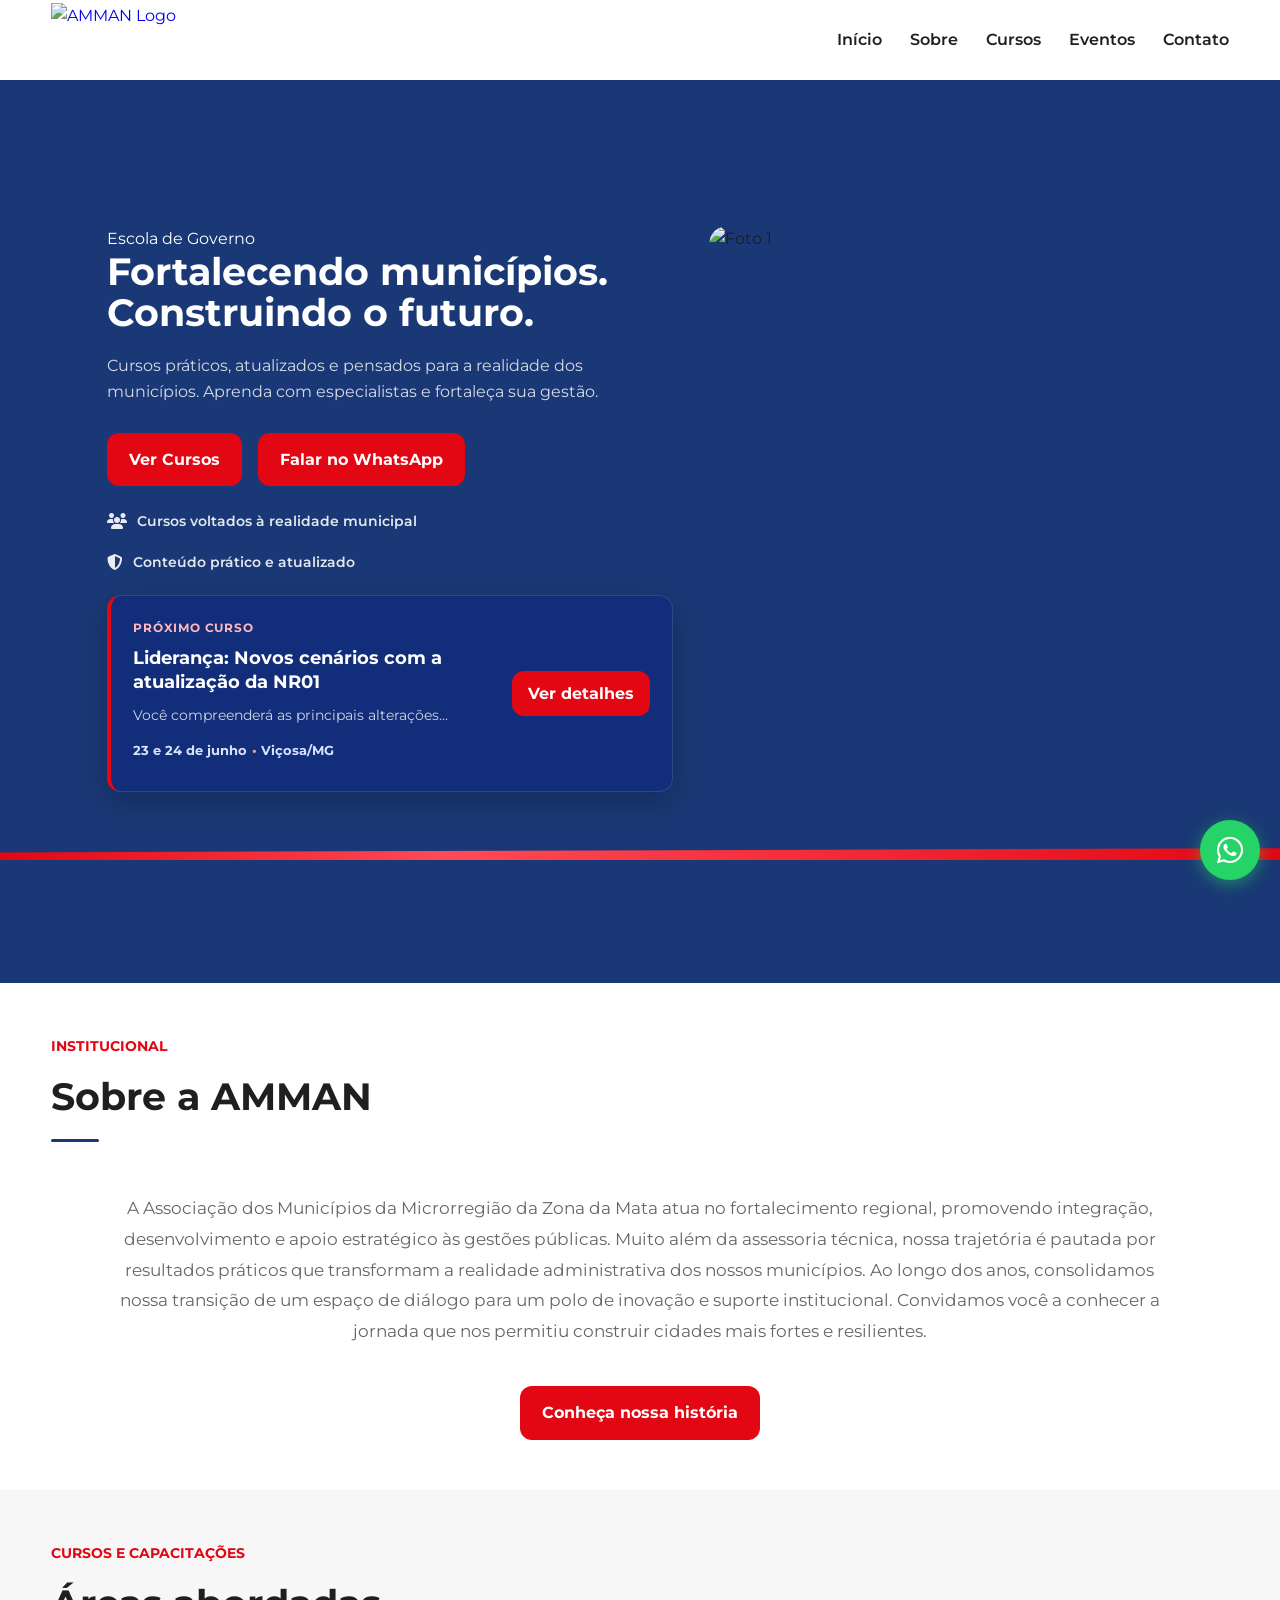
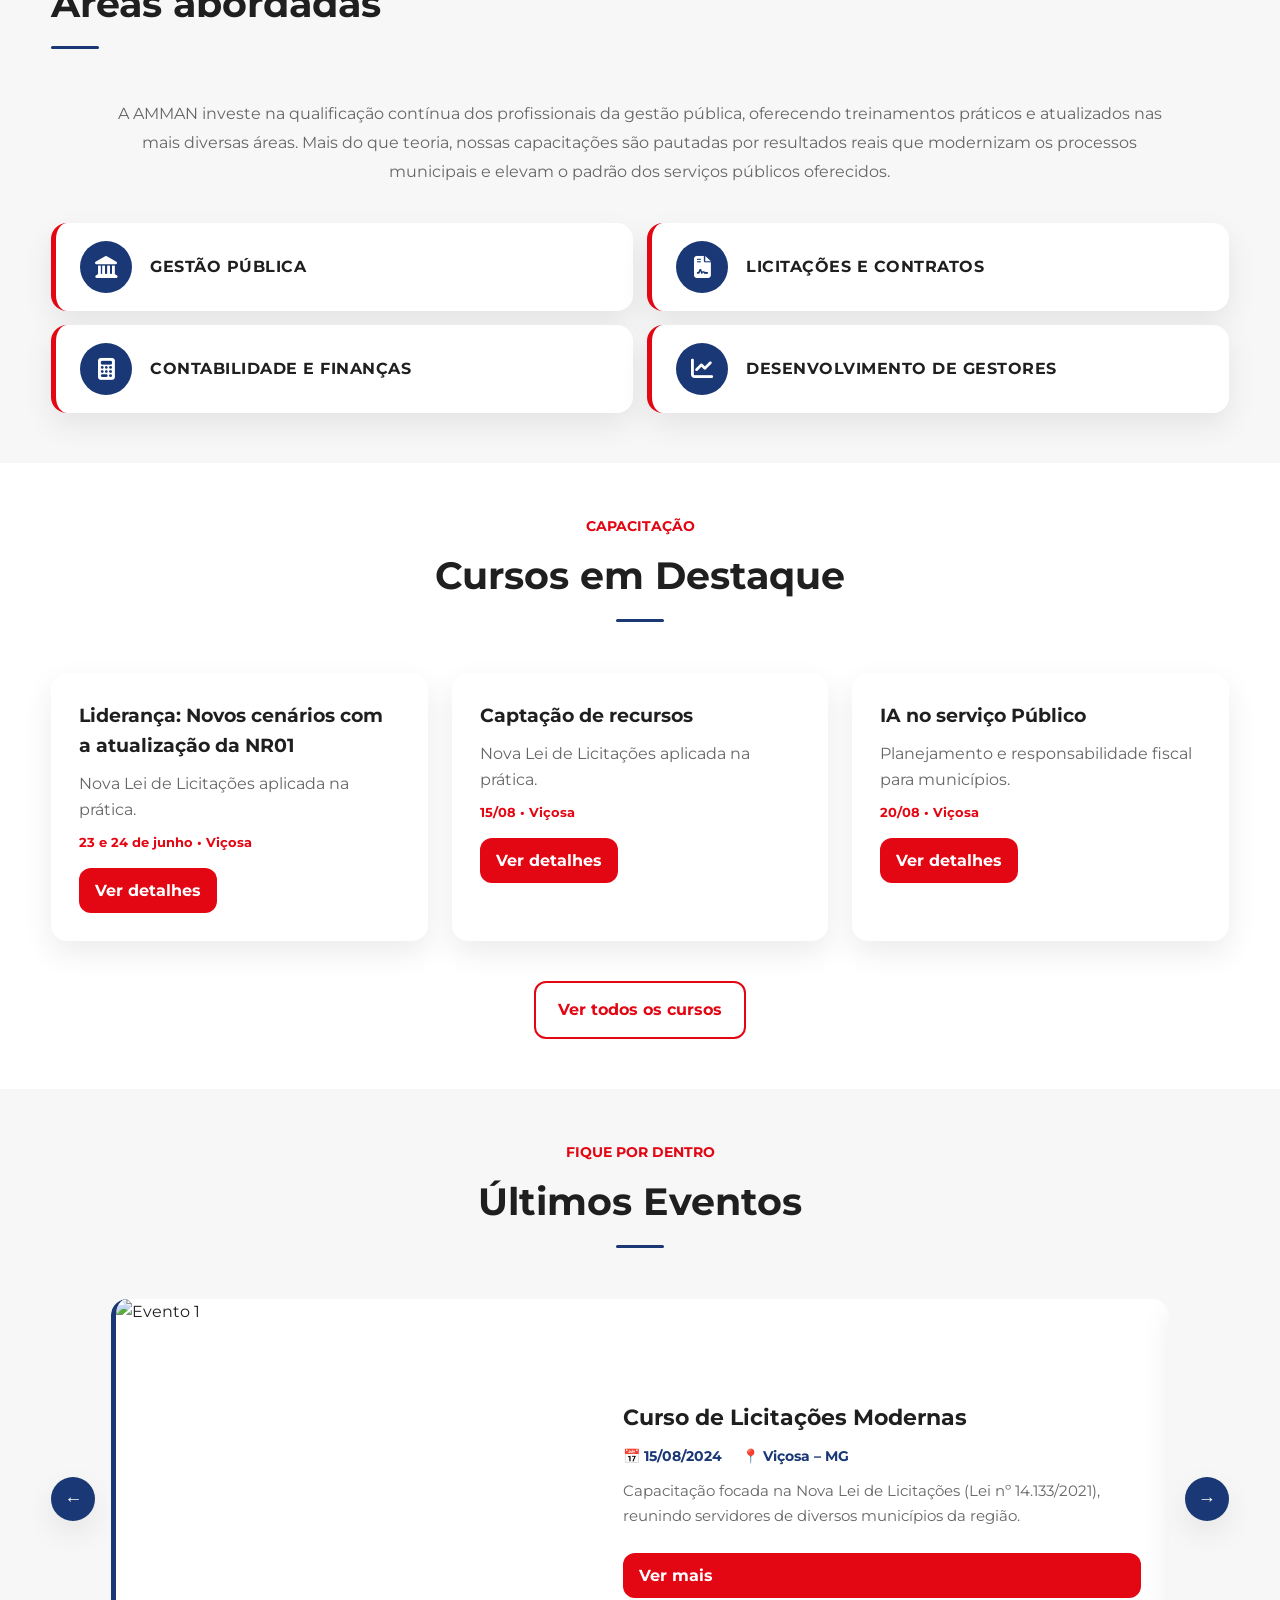
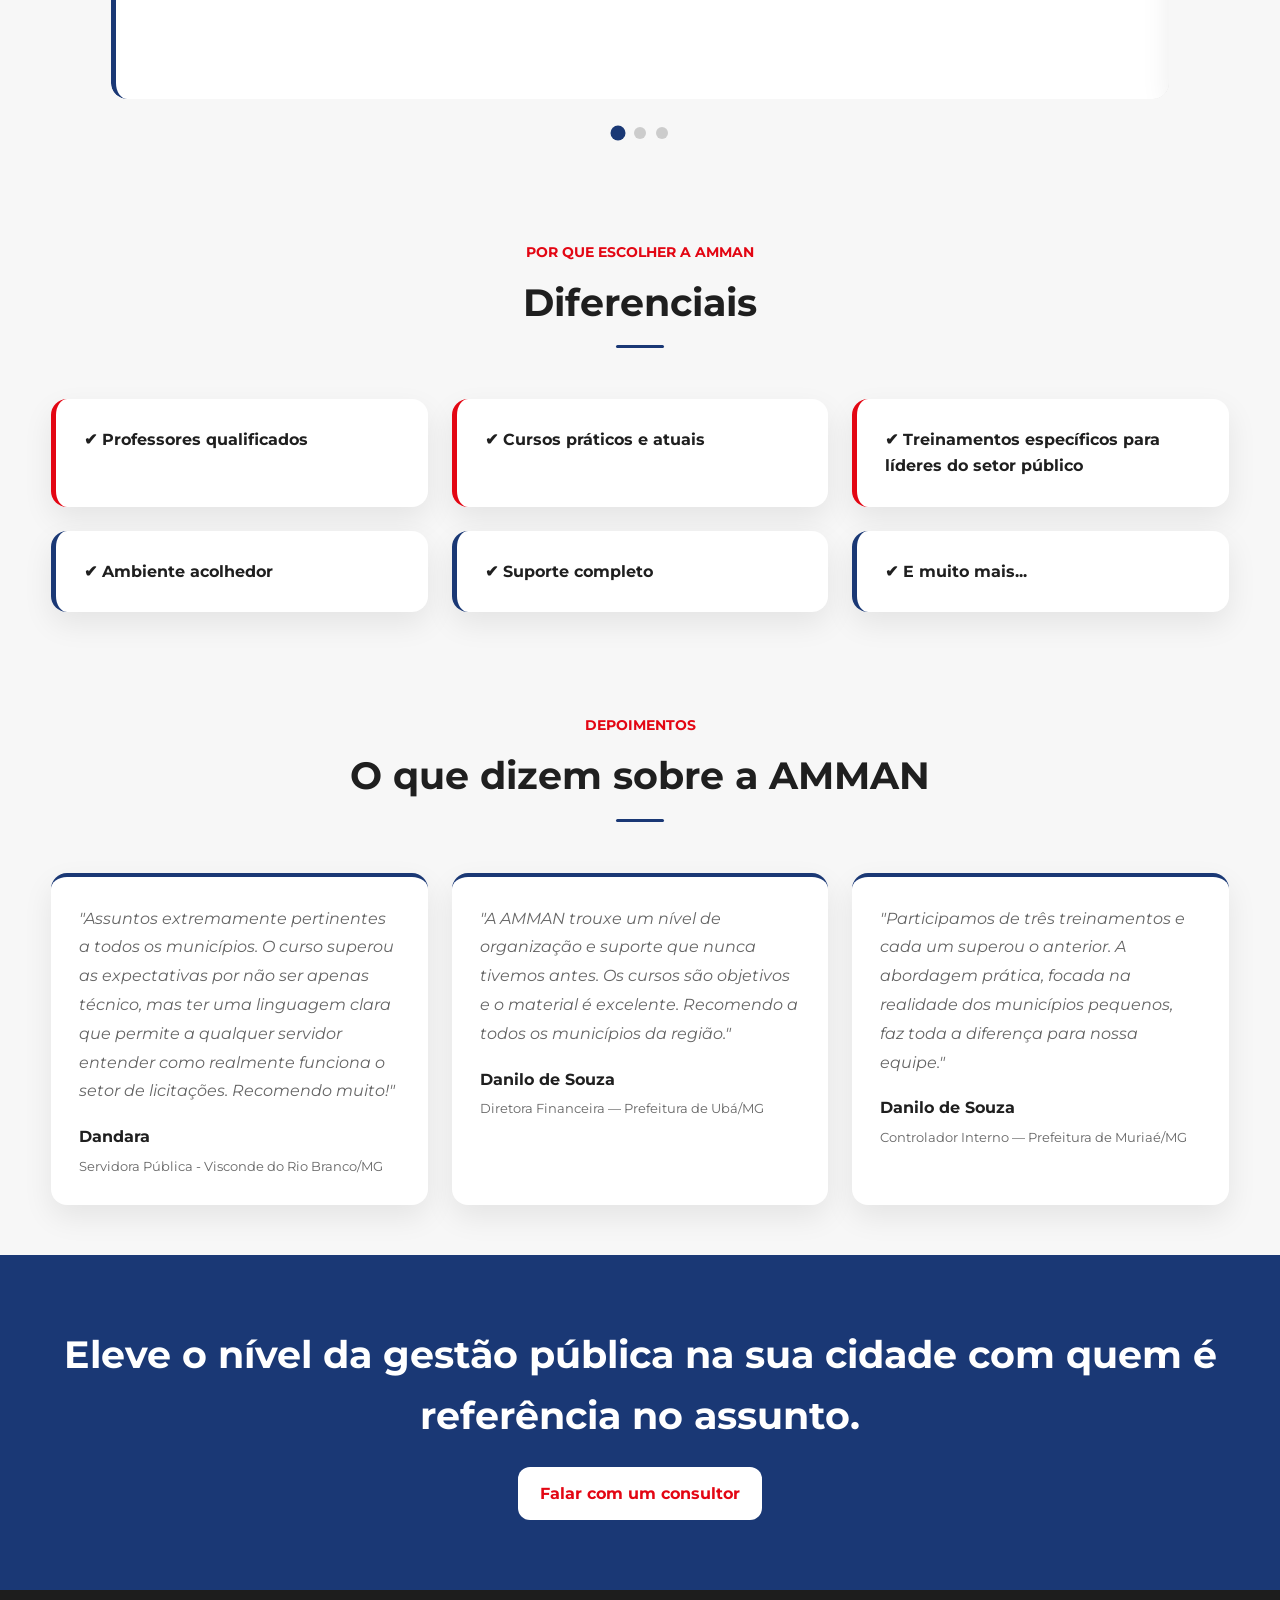
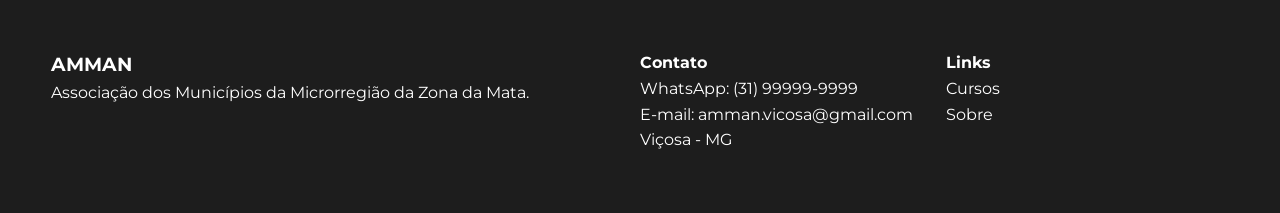
==== index.html @ 2d3f0f54 "Add files via upload" ====
<!DOCTYPE html>
<html lang="pt-BR">
<head>
  <meta charset="UTF-8" />
  <meta name="viewport" content="width=device-width, initial-scale=1.0" />

  <title>AMMAN | Escola de Governo</title>
  <meta name="description" content="Capacitação de qualidade para gestores públicos da Zona da Mata Mineira. Cursos práticos, atualizados e presenciais com foco na realidade dos municípios." />
  <meta name="keywords" content="AMMAN, cursos para prefeitura, capacitação pública, gestão municipal, licitações, escola de governo, zona da mata mineira" />
  <meta name="author" content="AMMAN" />
  <meta name="robots" content="index, follow" />

  <!-- Open Graph -->
  <meta property="og:title" content="AMMAN | Escola de Governo" />
  <meta property="og:description" content="Cursos e capacitações para gestores públicos." />
  <meta property="og:type" content="website" />
  <meta property="og:image" content="logo.png" />

  <!-- Favicon claro -->
    <link
      rel="icon"
      href="./assets/fav.svg"
      media="(prefers-color-scheme: light)"
    />

    <!-- Favicon para tema escuro -->
    <link
      rel="icon"
      href="./assets/fav-bco.svg"
      media="(prefers-color-scheme: dark)"
    />

  <!-- Fonts -->
  <link rel="preconnect" href="https://fonts.googleapis.com">
  <link href="https://fonts.googleapis.com/css2?family=Montserrat:wght@400;500;600;700;800&display=swap" rel="stylesheet">
  
  <!-- Icons -->
  <link rel="stylesheet" href="https://cdnjs.cloudflare.com/ajax/libs/font-awesome/6.5.0/css/all.min.css" />

  <link rel="stylesheet" href="style.css" />
</head>
<body>

<!-- HEADER -->
<header class="header">
  <div class="container nav">
    <a href="#inicio" class="brand">
      <img src="./assets/logo.svg" alt="AMMAN Logo">
    </a>

    <nav class="menu" id="menu">
      <a href="#inicio">Início</a>
      <a href="#sobre">Sobre</a>
      <a href="#cursos">Cursos</a>
	  <a href="#eventos">Eventos</a>
      <a href="#contato">Contato</a>
    </nav>

    <button class="hamburger" id="hamburger" aria-label="Abrir menu">
      ☰
    </button>
  </div>
</header>

<!-- HERO -->
<section class="hero hero-model" id="inicio">
  <div class="container">
    <div class="hero-panel">

      <div class="hero-content">
        <span class="tag">Escola de Governo</span>
        <h1>
          <span>Fortalecendo municípios.<br></span>
          <span>Construindo o futuro.</span>
        </h1>

        <p>
          Cursos práticos, atualizados e pensados para a realidade dos municípios.
          Aprenda com especialistas e fortaleça sua gestão.
        </p>

        <div class="hero-buttons">
          <a href="#cursos" class="btn btn-primary">Ver Cursos</a>
          <a href="https://wa.me/5531999999999" target="_blank" rel="noopener noreferrer" class="btn btn-primary">Falar no WhatsApp</a>
        </div>

        <div class="hero-highlights">
          <div class="hero-highlight">
            <i class="fas fa-users"></i>
            <span>Cursos voltados à realidade municipal</span>
          </div>
          <div class="hero-highlight">
            <i class="fas fa-shield-alt"></i>
            <span>Conteúdo prático e atualizado</span>
          </div>
        </div>
		
		<div class="hero-course-card floating">
  <div class="hero-course-card-body">
    <span class="hero-course-label">Próximo Curso</span>
    <h3>Liderança: Novos cenários com a atualização da NR01</h3>
    <p>Você compreenderá as principais alterações...</p>
    <div class="hero-course-meta">
      <span>23 e 24 de junho</span>
      <span>Viçosa/MG</span>
    </div>
  </div>
  <a href="#eventos" class="btn btn-primary btn-small">Ver detalhes</a>
</div>
		
      </div>

      <div class="hero-media">
        <div class="hero-photo-carousel">
  <img src="./assets/evento1.png" class="hero-photo-slide active" alt="Foto 1">
  <img src="./assets/evento2.png" class="hero-photo-slide" alt="Foto 2">
  <img src="./assets/evento3.png" class="hero-photo-slide" alt="Foto 3">
</div>
      </div>

    </div>
  </div>
  <div class="hero-redline"></div>   <!-- ← linha vermelha -->
</section>

<!-- SOBRE -->
<section class="section" id="sobre">
  <div class="container">
    <div class="section-title">
      <span>Institucional</span>
      <h2>Sobre a AMMAN</h2>
    </div>

<div class="reveal">
  <p style="max-width:90%; color:var(--gray); font-size:17px; line-height:1.8; margin:0 auto; text-align:center;">
    A Associação dos Municípios da Microrregião da Zona da Mata atua no fortalecimento regional,
    promovendo integração, desenvolvimento e apoio estratégico às gestões públicas. Muito além da
    assessoria técnica, nossa trajetória é pautada por resultados práticos que transformam a
    realidade administrativa dos nossos municípios. Ao longo dos anos, consolidamos nossa transição
    de um espaço de diálogo para um polo de inovação e suporte institucional. Convidamos você a
    conhecer a jornada que nos permitiu construir cidades mais fortes e resilientes.
  </p>
</div>

<div class="center-button">
  <a href="sobre.html" class="btn btn-primary">Conheça nossa história</a>
</div>
  </div>
</section>

<!-- ÁREAS DE ATUAÇÃO -->
<section class="section bg-light" id="areas">
  <div class="container">
    <div class="section-title">
      <span>Cursos e Capacitações</span>
      <h2>Áreas abordadas</h2>
    </div>

    <p style="color:var(--gray); max-width:90%; margin:0 auto 36px; line-height:1.8; text-align:center;">
      A AMMAN investe na qualificação contínua dos profissionais da gestão pública, oferecendo treinamentos
	  práticos e atualizados nas mais diversas áreas. Mais do que teoria, nossas capacitações são pautadas por
	  resultados reais que modernizam os processos municipais e elevam o padrão dos serviços públicos oferecidos.
    </p>

    <div class="areas-list">

      <div class="area-item reveal">
        <div class="area-icon">
          <i class="fas fa-landmark"></i>
        </div>
        <span>Gestão Pública</span>
      </div>

      <div class="area-item reveal">
        <div class="area-icon">
          <i class="fas fa-file-contract"></i>
        </div>
        <span>Licitações e Contratos</span>
      </div>

      <div class="area-item reveal">
        <div class="area-icon">
          <i class="fas fa-calculator"></i>
        </div>
        <span>Contabilidade e Finanças</span>
      </div>

      <div class="area-item reveal">
        <div class="area-icon">
          <i class="fas fa-chart-line"></i>
        </div>
        <span>Desenvolvimento de gestores</span>
      </div>

    </div>
  </div>
</section>


<!-- CURSOS -->
<section class="section" id="cursos">
  <div class="container">
    <div class="section-title center">
      <span>Capacitação</span>
      <h2>Cursos em Destaque</h2>
    </div>

    <div class="cards-grid courses-grid">

	  <article class="course-card reveal">
        <h3>Liderança: Novos cenários com a atualização da NR01</h3>
        <p>Nova Lei de Licitações aplicada na prática.</p>
        <small>23 e 24 de junho • Viçosa</small>
        <a href="#curso-interno" class="btn btn-small">Ver detalhes</a>
      </article>      
	  
	  <article class="course-card reveal">
        <h3>Captação de recursos</h3>
        <p>Nova Lei de Licitações aplicada na prática.</p>
        <small>15/08 • Viçosa</small>
        <a href="#curso-interno" class="btn btn-small">Ver detalhes</a>
      </article>

      <article class="course-card reveal">
        <h3>IA no serviço Público</h3>
        <p>Planejamento e responsabilidade fiscal para municípios.</p>
        <small>20/08 • Viçosa</small>
        <a href="#curso-interno" class="btn btn-small">Ver detalhes</a>
      </article>

    </div>
		
	<div class="center-button">
		<a href="cursos.html" class="btn btn-outline">
			Ver todos os cursos
		</a>
	</div>
  </div>
</section>

<!-- SEÇÃO ÚLTIMOS EVENTOS -->
<section class="section bg-light reveal" id="eventos">
  <div class="container">

    <div class="section-title center">
      <span>FIQUE POR DENTRO</span>
      <h2>Últimos Eventos</h2>
    </div>

    <div class="eventos-wrapper">

      <button class="carousel-btn carousel-prev" id="eventoPrev" aria-label="Evento anterior">&#8592;</button>

      <div class="carousel-viewport">
        <div class="carousel-track" id="eventoTrack">

          <div class="evento-card">
            <img src="./assets/evento1.png" alt="Evento 1" class="evento-img" loading="lazy">
            <div class="evento-info">
              <h3>Curso de Licitações Modernas</h3>
              <p class="evento-meta">
                <span>📅 15/08/2024</span>
                <span>📍 Viçosa – MG</span>
              </p>
              <p class="evento-desc">Capacitação focada na Nova Lei de Licitações (Lei nº 14.133/2021), reunindo servidores de diversos municípios da região.</p>
              <a href="#" class="btn btn-small">Ver mais</a>
            </div>
          </div>

          <div class="evento-card">
            <img src="./assets/evento1.png" alt="Evento 2" class="evento-img" loading="lazy">
            <div class="evento-info">
              <h3>Treinamento de Gestão Fiscal</h3>
              <p class="evento-meta">
                <span>📅 20/06/2024</span>
                <span>📍 Viçosa – MG</span>
              </p>
              <p class="evento-desc">Workshop prático sobre responsabilidade fiscal e planejamento orçamentário para gestores municipais.</p>
              <a href="#" class="btn btn-small">Ver mais</a>
            </div>
          </div>

          <div class="evento-card">
            <img src="./assets/evento1.png" alt="Evento 3" class="evento-img" loading="lazy">
            <div class="evento-info">
              <h3>RH no Setor Público</h3>
              <p class="evento-meta">
                <span>📅 28/04/2024</span>
                <span>📍 Viçosa – MG</span>
              </p>
              <p class="evento-desc">Formação voltada para gestores de pessoas na administração pública, abordando processos, produtividade e legislação.</p>
              <a href="#" class="btn btn-small">Ver mais</a>
            </div>
          </div>

        </div>
      </div>

      <button class="carousel-btn carousel-next" id="eventoNext" aria-label="Próximo evento">&#8594;</button>

    </div>

    <div class="carousel-dots" id="eventoDots">
      <button class="dot active" data-index="0"></button>
      <button class="dot" data-index="1"></button>
      <button class="dot" data-index="2"></button>
    </div>

  </div>
</section>

<!-- PÁGINA INTERNA DE CURSO
<section class="section bg-light" id="curso-interno">
  <div class="container">
    <div class="section-title">
      <span>Detalhes</span>
      <h2>Licitações Modernas</h2>
    </div>

    <div class="internal-course reveal">
      <p><strong>Para quem é:</strong> gestores, compradores, controladores e equipes administrativas.</p>
      <p><strong>O que vai aprender:</strong> planejamento, contratação, dispensa, fiscalização e boas práticas.</p>
      <p><strong>Data:</strong> 15 de Agosto</p>
      <p><strong>Local:</strong> Viçosa/MG</p>
      <p><strong>Instrutor:</strong> Especialista convidado</p>

      <div class="hero-buttons">
        <a href="#" class="btn btn-primary">Inscrever</a>
        <a href="https://wa.me/5531999999999" target="_blank" class="btn btn-outline">Tirar dúvidas</a>
      </div>
    </div>
  </div>
</section> -->

<!-- DIFERENCIAIS -->
<section class="section bg-light">
  <div class="container">
    <div class="section-title center">
      <span>Por que escolher a AMMAN</span>
      <h2>Diferenciais</h2>
    </div>

    <div class="cards-grid">
      <div class="feature-card reveal">✔ Professores qualificados</div>
      <div class="feature-card reveal">✔ Cursos práticos e atuais</div>
      <div class="feature-card reveal">✔ Treinamentos específicos para líderes do setor público</div>
      <div class="feature-card reveal">✔ Ambiente acolhedor</div>
      <div class="feature-card reveal">✔ Suporte completo</div>
	  <div class="feature-card reveal">✔ E muito mais...</div>
    </div>
  </div>
</section>

<!-- DEPOIMENTOS -->
<section class="section bg-light" id="depoimentos">
  <div class="container">
    <div class="section-title center">
      <span>Depoimentos</span>
      <h2>O que dizem sobre a AMMAN</h2>
    </div>

    <div class="cards-grid">

      <div class="depoimento-card reveal">
        <p style="color:var(--gray); font-style:italic; line-height:1.8; margin-bottom:18px;">
          "Assuntos extremamente pertinentes a todos os municípios. O curso superou as expectativas por não ser apenas técnico, mas ter uma linguagem clara que permite a qualquer servidor entender como realmente funciona o setor de licitações. Recomendo muito!"
        </p>
        <strong>Dandara</strong>
        <small>Servidora Pública - Visconde do Rio Branco/MG</small>
      </div>

      <div class="depoimento-card reveal">
        <p style="color:var(--gray); font-style:italic; line-height:1.8; margin-bottom:18px;">
          "A AMMAN trouxe um nível de organização e suporte que nunca tivemos antes. Os cursos são objetivos e o material é excelente. Recomendo a todos os municípios da região."
        </p>
        <strong>Danilo de Souza</strong>
        <small>Diretora Financeira — Prefeitura de Ubá/MG</small>
      </div>

      <div class="depoimento-card reveal">
        <p style="color:var(--gray); font-style:italic; line-height:1.8; margin-bottom:18px;">
          "Participamos de três treinamentos e cada um superou o anterior. A abordagem prática, focada na realidade dos municípios pequenos, faz toda a diferença para nossa equipe."
        </p>
        <strong>Danilo de Souza</strong>
        <small>Controlador Interno — Prefeitura de Muriaé/MG</small>
      </div>

    </div>
  </div>
</section>


<!-- CTA -->
<section class="cta">
  <div class="container">
    <h2>Eleve o nível da gestão pública na sua cidade com quem é referência no assunto.</h2>
    <a href="https://wa.me/5531999999999" target="_blank" class="btn btn-light">Falar com um consultor</a>
  </div>
</section>

<!-- CONTATO -->
<footer class="footer" id="contato">
  <div class="container footer-grid">
    <div>
      <h3>AMMAN</h3>
      <p>Associação dos Municípios da Microrregião da Zona da Mata.</p>
    </div>

    <div>
      <h4>Contato</h4>
      <p>WhatsApp: (31) 99999-9999</p>
	  <p>E-mail: amman.vicosa@gmail.com
      <p>Viçosa - MG</p>
    </div>

    <div>
      <h4>Links</h4>
      <p><a href="#cursos">Cursos</a></p>
      <p><a href="#sobre">Sobre</a></p>
    </div>
  </div>
</footer>

<!-- WHATSAPP FLUTUANTE -->
<a href="https://wa.me/55SEUNUMERO" class="whatsapp" target="_blank" aria-label="Falar no WhatsApp">
  <i class="fab fa-whatsapp"></i>
</a>

<script src="script.js"></script>
</body>
</html>
---- style.css ----
:root{
--red:#e30613;
--blue:#1a3875;
--blue-light:#e8edf7;
--dark:#1f1f1f;
--gray:#666;
--light:#f7f7f7;
--white:#fff;
--shadow:0 12px 30px rgba(0,0,0,.08);
--radius:16px;
}

*{
margin:0;
padding:0;
box-sizing:border-box;
}

html{
scroll-behavior:smooth;
}

body{
font-family:'Montserrat',sans-serif;
color:var(--dark);
background:#fff;
line-height:1.6;
overflow-x: hidden;
width: 100%;
}

img{
max-width:100%;
display:block;
}

a{
text-decoration:none;
}

.container{
width:min(92%,1200px);
margin:0 auto;
}

/* HEADER */
.header{
position:sticky;
top:0;
background:rgba(255,255,255,.95);
backdrop-filter:blur(8px);
border-bottom:3px solid var(--blue);
z-index:999;
}

.nav{
min-height:80px;
display:flex;
align-items:center;
justify-content:space-between;
}

.brand img{
height:75px;
}

.menu{
display:flex;
gap:28px;
}

.menu a{
color:var(--dark);
font-weight:600;
position:relative;
}

.menu a::after{
content:"";
position:absolute;
left:0;
bottom:-6px;
width:0;
height:2px;
background:var(--red);
transition:.3s;
}

.menu a:hover::after{
width:100%;
}

.hamburger{
display:none;
border:none;
background:none;
font-size:30px;
cursor:pointer;
color:var(--red);
}

/* HERO — modelo próximo à referência */
.hero.hero-model {
  padding: 0;
  background: #1a3875;
  position: relative;
  min-height: 100vh; /* 🔥 garante altura mínima da tela */
  display: flex;
  flex-direction: column;
  justify-content: center;
}

.hero-panel {
  position: relative;
  display: grid;
  grid-template-columns: 1.1fr .9fr;
  gap: 36px;
  align-items: start;
  background: transparent;   /* ← agora transparente, o azul vem da section */
  border-radius: 0;
  min-height: 500px;
  padding: 20px 56px 56px;
}

.hero-redline {
  width: 100%;
  height: 12px;
  background: linear-gradient(90deg, var(--red) 0%, #ff4a55 35%, var(--red) 100%);
  clip-path: polygon(0 35%, 100% 0, 100% 100%, 0 100%);
}

.hero-content{
  position: relative;
  z-index: 2;
}

.hero-model .tag {
/*   background: rgba(255,255,255,.12); */
  color: #ffffff;        /* ← branco puro */
/*   border: 1px solid rgba(255,255,255,.16); */
  backdrop-filter: blur(4px);
}

.hero-model h1{
  font-size: clamp(24px, 3vw, 38px);
  line-height: 1.08;
  margin-bottom: 20px;
  color:#fff;
  max-width: none;
}

.hero-model h1 span{
  display:block;
}

.hero-model h1 span:last-child{
  color:#ffffff;
}

.hero-model p{
  color: rgba(255,255,255,.82);
  max-width: 560px;
  margin-bottom: 28px;
  font-size: 16px;
}

.btn-outline-light{
  border-color: rgba(255,255,255,.45);
  color: #fff;
}

.btn-outline-light:hover{
  background: #fff;
  border-color: #fff;
  color: var(--blue);
}

.hero-highlights{
  display:flex;
  flex-wrap:wrap;
  gap:18px 26px;
  margin-top: 24px;
}

.hero-highlight{
  display:flex;
  align-items:center;
  gap:10px;
  color: rgba(255,255,255,.88);
  font-size:14px;
  font-weight:600;
}

.hero-highlight i{
  color:#fff;
  font-size:16px;
  opacity:.9;
}

.hero-media{
  position: relative;
  min-height: 390px;
  display:flex;
  align-items:flex-end;
  justify-content:flex-end;
  z-index:1;
}

/* CARROSSEL DE FOTOS DO HERO */
.hero-photo-carousel {
  position: relative;
  width: 100%;
  max-width: 560px;
  height: 520px;
  border-radius: 18px 18px 0 0;
  overflow: hidden;
}

.hero-photo-slide {
  position: absolute;
  top: 0;
  left: 0;
  width: 100%;
  height: 100%;
  object-fit: cover;
  object-position: center top;
  border-radius: 18px 18px 0 0;
  filter: saturate(1.02) contrast(1.02);
  opacity: 0;
  transition: opacity 1.2s ease-in-out;   /* ← transição suave */
}

.hero-photo-slide:first-child {
  opacity: 0;
  z-index: 1;
}

.hero-photo-slide.active {
  opacity: 1;
  z-index: 2;
}

.hero-course-card {
  position: static;               /* ← sai do absolute, entra no fluxo normal */
  width: 100%;                    /* ← ocupa toda a largura da coluna esquerda */
  display: flex;                  /* ← layout horizontal retangular */
  align-items: center;
  gap: 18px;
  flex-wrap: wrap;
  margin-top: 22px;               /* ← espaço abaixo dos highlights */
  background: rgba(18,45,122,.90);
  color: #fff;
  padding: 18px 22px;
  border-radius: 14px;
  border-left: 4px solid var(--red);
  border-top: 1px solid rgba(255,255,255,.12);
  border-right: 1px solid rgba(255,255,255,.12);
  border-bottom: 1px solid rgba(255,255,255,.12);
  box-shadow: 0 10px 28px rgba(0,0,0,.20);
  backdrop-filter: blur(8px);
}

/* Agrupa label + título + descrição em uma coluna flexível */
.hero-course-card-body {
  flex: 1;
  min-width: 0;
}

/* Botão fica à direita */
.hero-course-card .btn-small {
  flex-shrink: 0;
  margin-top: 0;                  /* ← remove o margin-top padrão do btn-small */
  white-space: nowrap;
}

.hero-course-label{
  display:inline-block;
  font-size:12px;
  text-transform:uppercase;
  letter-spacing:.8px;
  color:#ffb8bd;
  margin-bottom:10px;
  font-weight:700;
}

.hero-course-card h3{
  font-size:18px;
  line-height:1.3;
  margin-bottom:10px;
  color:#fff;
}

.hero-course-card p{
  font-size:14px;
  color: rgba(255,255,255,.80);
  line-height:1.6;
  margin-bottom:14px;
}

.hero-course-meta{
  display:flex;
  flex-wrap:wrap;
  gap:8px 14px;
  font-size:13px;
  font-weight:700;
  color:#d9e3ff;
  margin-bottom:12px;
}

.hero-course-meta span{
  position:relative;
}

.hero-course-meta span + span::before{
  content:"•";
  position:absolute;
  left:-9px;
  color:#ff9ea6;
}

/* mantém a animação existente */
.floating{
  animation:float 3s ease-in-out infinite;
}

@keyframes float{
  0%,100%{transform:translateY(0);}
  50%{transform:translateY(-10px);}
}

.hero-buttons {
  display: flex;
  flex-wrap: wrap; /* Permite que os botões caiam para a linha de baixo se não couberem */
  gap: 16px; /* Adiciona um espaço de 16px entre os botões, tanto na horizontal quanto na vertical */
}

/* RESPONSIVO */
@media (max-width: 992px){
.hero-panel {
    padding: 20px 20px 40px 20px; /* Padding igual em todos os lados para respiro */
    width: 100%;
    display: flex;
    flex-direction: column;
    overflow: visible;
  }

  .hero-model h1{
    max-width: 100%;
  }

.hero-media{
  min-height: 260px; /* 🔥 garante espaço para o carrossel */
  display: flex;
  align-items: center;
  justify-content: center;
}

.hero-photo-carousel {
  max-width: 100%;
  height: 420px;
}

.hero-course-card{
right: auto;
bottom: auto;
}
}

@media (max-width: 768px){
.hero.hero-model{
    padding: 0;
    overflow: visible;
    min-height: auto;
  }

.hero-panel {
  padding: 28px 16px 28px 16px;  /* ← padding lateral reduzido e simétrico */
  border-radius: 0;               /* ← sem arredondamento no mobile */
  gap: 22px;
  min-height: auto;
  width: 100%;                    /* ← garante que não ultrapasse a tela */
  box-sizing: border-box;
}

  .hero-model .hero-content{
    text-align: center;
  }

.hero-model h1 {
    font-size: clamp(20px, 8vw, 28px); /* Reduz levemente o tamanho máximo */
    word-wrap: break-word; /* Força a quebra de palavras se necessário */
    width: 100%;
  }
  
  .hero-model h1 span {
    display: inline; 
    white-space: normal;
  }

  .hero-model p{
    margin-left:auto;
    margin-right:auto;
  }

  .hero-buttons{
    justify-content:center;
	flex-wrap: wrap; /* Garante a quebra caso a tela seja muito pequena */
    gap: 12px; /* Espaçamento ligeiramente menor no mobile */
  }

  .hero-highlights{
    justify-content:center;
    gap:12px;
  }

  .hero-highlight{
    width:100%;
    justify-content:center;
    text-align:center;
  }

.hero-photo-carousel {
  height: 280px;
  border-radius: 16px;
  position: relative;
  overflow: hidden;
  display: block;
  width: 100%;
}

.hero-photo-slide {
  border-radius: 16px;
}

.hero-course-card {
  width: 100%;
  box-sizing: border-box;
  margin-top: 20px;
  margin-bottom: 20px;
  flex-direction: column;
  align-items: flex-start;
  animation: none;
  position: static;
  right: auto;
  left: auto;
}

.hero-media {
  min-height: 260px;
  display: block;
  width: 100%;
}

.hero-redline {
    clip-path: none;
    height: 8px;
    width: 100%;
    margin: 0;
  }
}


/* .hero-card{
background:var(--white);
padding:30px;
border-radius:var(--radius);
box-shadow:var(--shadow);
border-top:5px solid var(--red);
} */

.floating{
animation:float 3s ease-in-out infinite;
}

@keyframes float{
0%,100%{transform:translateY(0);}
50%{transform:translateY(-12px);}
}

/* BUTTONS */
.btn{
padding:14px 22px;
border-radius:12px;
font-weight:700;
display:inline-block;
transition:.25s;
}

.btn-primary,
.btn-small{
background:var(--red);
color:#fff;
}

.btn-primary:hover{
  transform:translateY(-2px);
  box-shadow:var(--shadow);
}

.btn-small:hover{
  transform:translateY(-2px);
  box-shadow:var(--shadow);
  background:var(--blue);
}

.btn-outline{
border:2px solid var(--red);
color:var(--red);
}

.btn-outline:hover{
background:var(--blue);
border-color:var(--blue);
color:#fff;
}

.btn-light{
background:#fff;
color:var(--red);
}

.btn-small{
padding:10px 16px;
margin-top:14px;
}

/* SECTIONS */
.section{
padding:50px 0;
}

.bg-light{
background:var(--light);
}

.section-title{
margin-bottom:35px;
}

.section-title span{
color:var(--red);
font-weight:700;
font-size:14px;
text-transform:uppercase;
}

.section-title h2{
font-size:38px;
margin-top:8px;
position:relative;
padding-bottom:16px;
}

.section-title h2::after{
content:"";
display:block;
width:48px;
height:3px;
background:var(--blue);
border-radius:2px;
margin-top:12px;
}

.center{
text-align:center;
}

.center .section-title h2::after,
.section-title.center h2::after{
margin-left:auto;
margin-right:auto;
}

/* GRID */
.about-grid,
.cards-grid,
.footer-grid{
display:grid;
gap:24px;
}

.about-grid{
grid-template-columns:repeat(3,1fr);
}

.cards-grid{
grid-template-columns:repeat(3,1fr);
}

.courses-grid{
align-items:stretch;
}

.about-box,
.feature-card,
.course-card,
.internal-course{
background:#fff;
padding:28px;
border-radius:var(--radius);
box-shadow:var(--shadow);
}

.about-box{
border-top:4px solid var(--blue);
}

.feature-card{
border-left:5px solid var(--red);
font-weight:700;
}

.feature-card:nth-child(n+4) {
  border-left-color: var(--blue);
}

.course-card h3{
margin-bottom:10px;
}

.course-card p{
color:var(--gray);
}

.course-card small{
display:block;
margin-top:10px;
color:var(--red);
font-weight:700;
}

/* CTA */
.cta{
background:var(--blue);
color:#fff;
text-align:center;
padding:70px 0;
}

.cta h2{
font-size:38px;
margin-bottom:20px;
}

/* FOOTER */
.footer{
background:#1d1d1d;
color:#fff;
padding:60px 0;
}

.footer-grid{
grid-template-columns:2fr 1fr 1fr;
}

.footer a{
color:#fff;
}

/* REVEAL */
.reveal{
opacity:0;
transform:translateY(40px);
transition:all .8s ease;
}

.reveal.active{
opacity:1;
transform:translateY(0);
}

/* WHATSAPP */
.whatsapp {
position: fixed;
right: 20px;
bottom: 20px;
width: 60px;
height: 60px;
border-radius: 50%;
background: #25D366;
color: #fff;
display: flex;
align-items: center;
justify-content: center;
font-size: 30px;
box-shadow: 0 4px 16px rgba(37,211,102,.5);
z-index: 999;
animation: whatsapp-pulse 2s ease-in-out infinite;
transition: transform .2s;
}

.whatsapp:hover {
transform: scale(1.12);
animation-play-state: paused;
}

@keyframes whatsapp-pulse {
0%, 100% {
box-shadow: 0 4px 16px rgba(37,211,102,.5), 0 0 0 0 rgba(37,211,102,.5);
}
50% {
box-shadow: 0 4px 16px rgba(37,211,102,.5), 0 0 0 14px rgba(37,211,102,0);
}
}

/* RESPONSIVO PREMIUM */
@media (max-width:992px){
.hero-grid,
.about-grid,
.cards-grid,
.footer-grid{
grid-template-columns:1fr 1fr;
}

.hero h1{
font-size: clamp(22px, 7.5vw, 38px);
}
}

@media (max-width:768px){

.menu{
position:absolute;
top:80px;
right:15px;
background:#fff;
flex-direction:column;
padding:20px;
width:220px;
border-radius:16px;
box-shadow:var(--shadow);
display:none;
}

.menu.show{
display:flex;
}

.hamburger{
display:block;
}

.hero-grid,
.about-grid,
.cards-grid,
.footer-grid{
grid-template-columns:1fr;
}

.hero{
padding:60px 0;
}

.hero-content {
text-align: center;
}

.hero h1{
font-size: clamp(18px, 7vw, 28px);
line-height: 1.1;
margin-bottom: 20px;
width: 100%;
overflow-wrap: break-word;
word-wrap: break-word;
}

.hero h1 span {
display: inline;
white-space: normal;
}

.hero p {
margin-left: auto;
margin-right: auto;
}

.section-title h2,
.cta h2{
font-size:30px;
}

.hero-buttons{
justify-content: center;
}

.btn{
text-align:center;
}

.areas-list {
grid-template-columns: 1fr;
}
}

.center-button{
text-align:center;
margin-top:40px;
}

/* DEPOIMENTOS */
.depoimento-card {
background: #fff;
padding: 28px;
border-radius: var(--radius);
box-shadow: var(--shadow);
border-top: 4px solid var(--blue);
}

.depoimento-card small {
display: block;
margin-top: 6px;
color: var(--gray);
font-weight: 400;
}

.course-description {
font-size: 14px;
line-height: 1.6;
opacity: 0.9;
margin-bottom: 15px;
}

/* ÁREAS DE ATUAÇÃO */
.areas-list {
display: grid;
grid-template-columns: repeat(2, 1fr);
gap: 14px;
}

.area-item {
  display: flex;
  align-items: center;
  gap: 18px;
  background: #fff;
  padding: 18px 24px;
  border-radius: var(--radius);
  box-shadow: var(--shadow);
  border-left: 5px solid var(--red);
}

.area-icon {
width: 52px;
height: 52px;
min-width: 52px;
border-radius: 50%;
background: var(--blue);
color: #fff;
display: flex;
align-items: center;
justify-content: center;
font-size: 22px;
}

.area-item span {
font-weight: 700;
font-size: 16px;
text-transform: uppercase;
letter-spacing: .5px;
}

.mobile-only {
display: none;
}

@media (max-width: 768px) {
.areas-list {
grid-template-columns: 1fr !important;
}

.mobile-only {
display: block;
}

.feature-card {
    border-left-color: var(--blue);
  }

}

/* ÚLTIMOS EVENTOS — CARROSSEL */
.eventos-wrapper {
  display: flex;
  align-items: center;
  gap: 16px;
}

.carousel-viewport {
  overflow: hidden;
  flex: 1;
  border-radius: var(--radius);
}

.carousel-track {
  display: flex;
  transition: transform 0.5s ease;
}

.evento-card {
  min-width: 100%;
  display: grid;
  grid-template-columns: 1fr 1.2fr;
  background: #fff;
  border-radius: var(--radius);
  box-shadow: var(--shadow);
  border-left: 5px solid var(--blue);
  overflow: hidden;
}

.evento-img {
  width: 100%;
  height: 400px;
  object-fit: cover; /* cover: A imagem preenche todo o espaço definido, pode cortar a imagem. contain: A imagem tenta caber inteira dentro do espaço, sem cortes. */
  display: block;
}

.evento-info {
  padding: 24px 28px;
  display: flex;
  flex-direction: column;
  justify-content: center;
  gap: 10px;
}

.evento-info h3 {
  font-size: 22px;
  color: var(--dark);
}

.evento-meta {
  display: flex;
  gap: 20px;
  color: var(--blue);
  font-weight: 700;
  font-size: 14px;
}

.evento-desc {
  color: var(--gray);
  font-size: 15px;
  line-height: 1.7;
}

.carousel-btn {
  width: 44px;
  height: 44px;
  min-width: 44px;
  border-radius: 50%;
  background: var(--blue);
  color: #fff;
  font-size: 18px;
  display: flex;
  align-items: center;
  justify-content: center;
  cursor: pointer;
  border: none;
  box-shadow: var(--shadow);
  transition: background .25s, transform .2s;
}

.carousel-btn:hover {
  background: var(--red);
  transform: scale(1.08);
}

.carousel-dots {
  display: flex;
  justify-content: center;
  gap: 10px;
  margin-top: 28px;
}

.dot {
  width: 12px;
  height: 12px;
  border-radius: 50%;
  background: #ccc;
  border: none;
  cursor: pointer;
  transition: background .3s, transform .2s;
  padding: 0;
}

.dot.active {
  background: var(--blue);
  transform: scale(1.25);
}

@media (max-width: 768px) {
  .evento-card {
    grid-template-columns: 1fr;
  }

  .evento-img {
    min-height: 200px;
    max-height: 220px;
  }

  .evento-info {
    padding: 22px 20px;
  }

  .eventos-wrapper {
    gap: 8px;
  }

  .carousel-btn {
    width: 36px;
    height: 36px;
    min-width: 36px;
    font-size: 15px;
	display: none;
  }
}
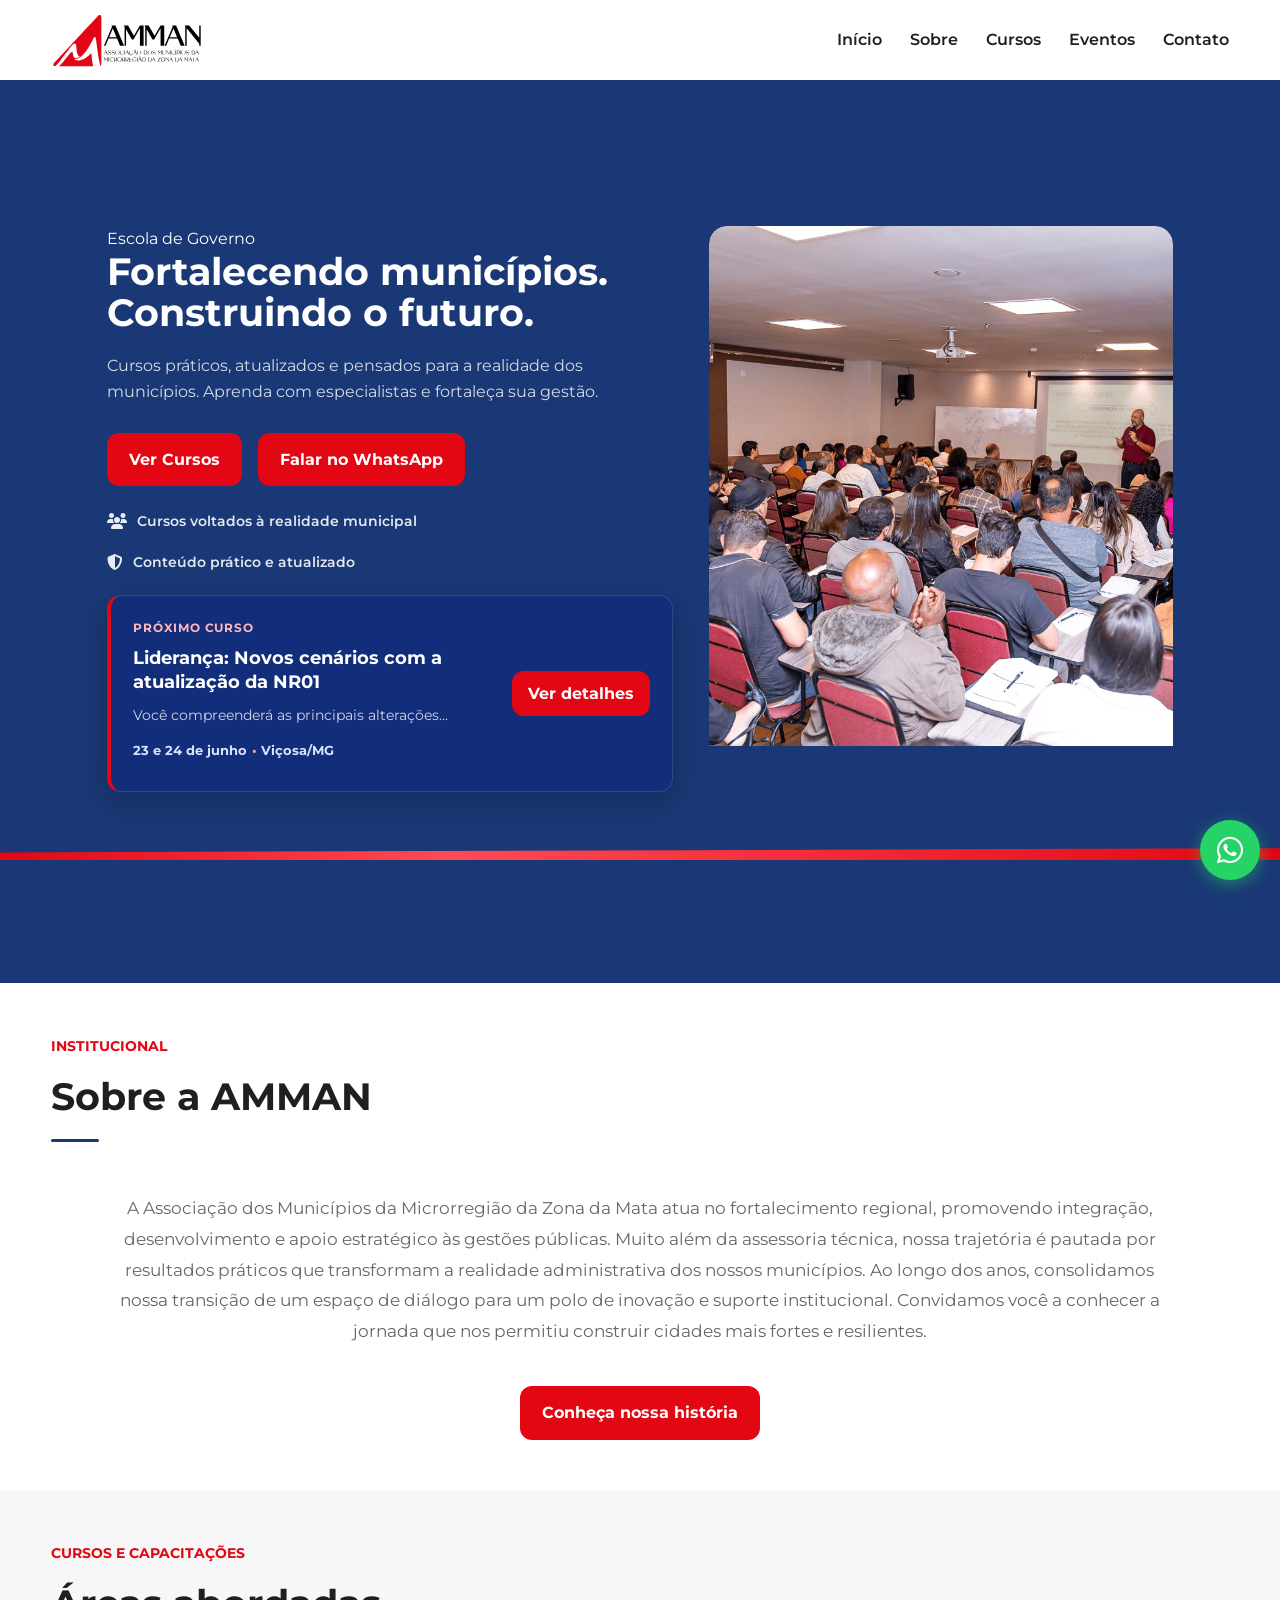
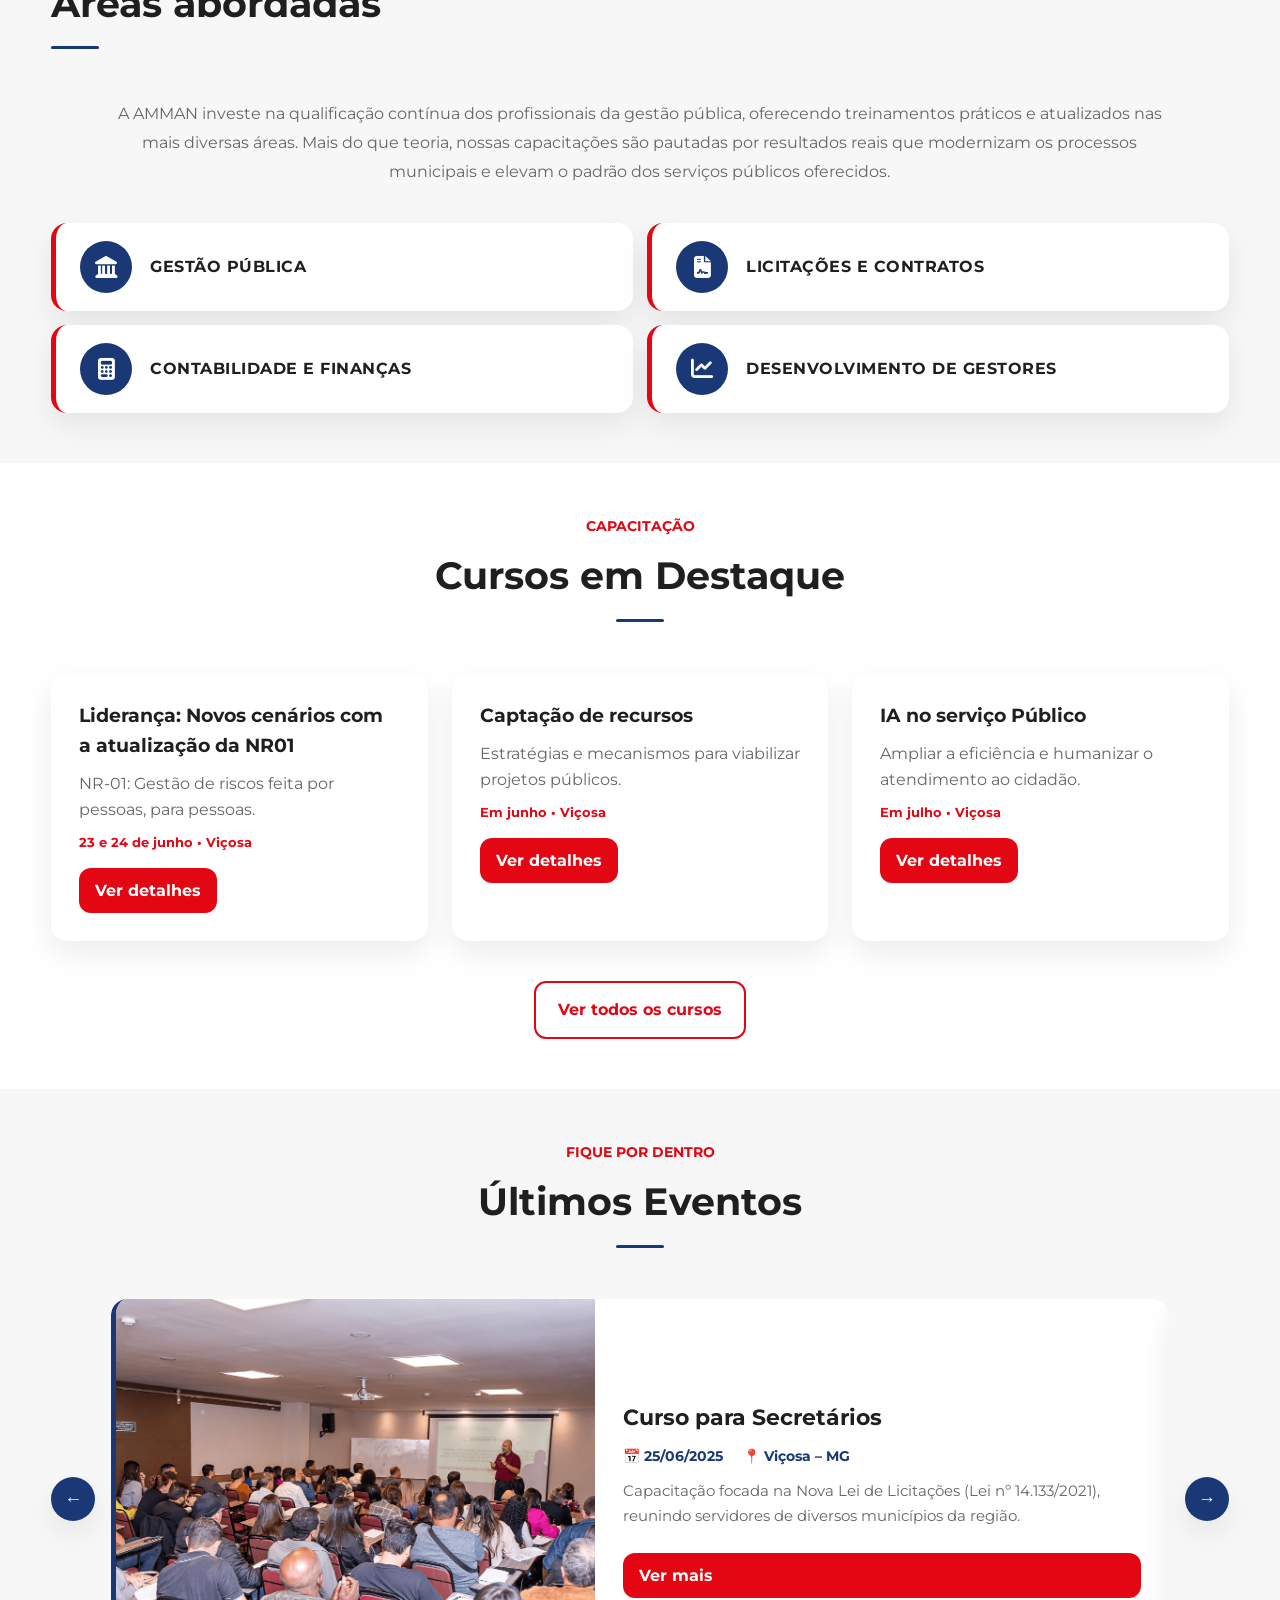
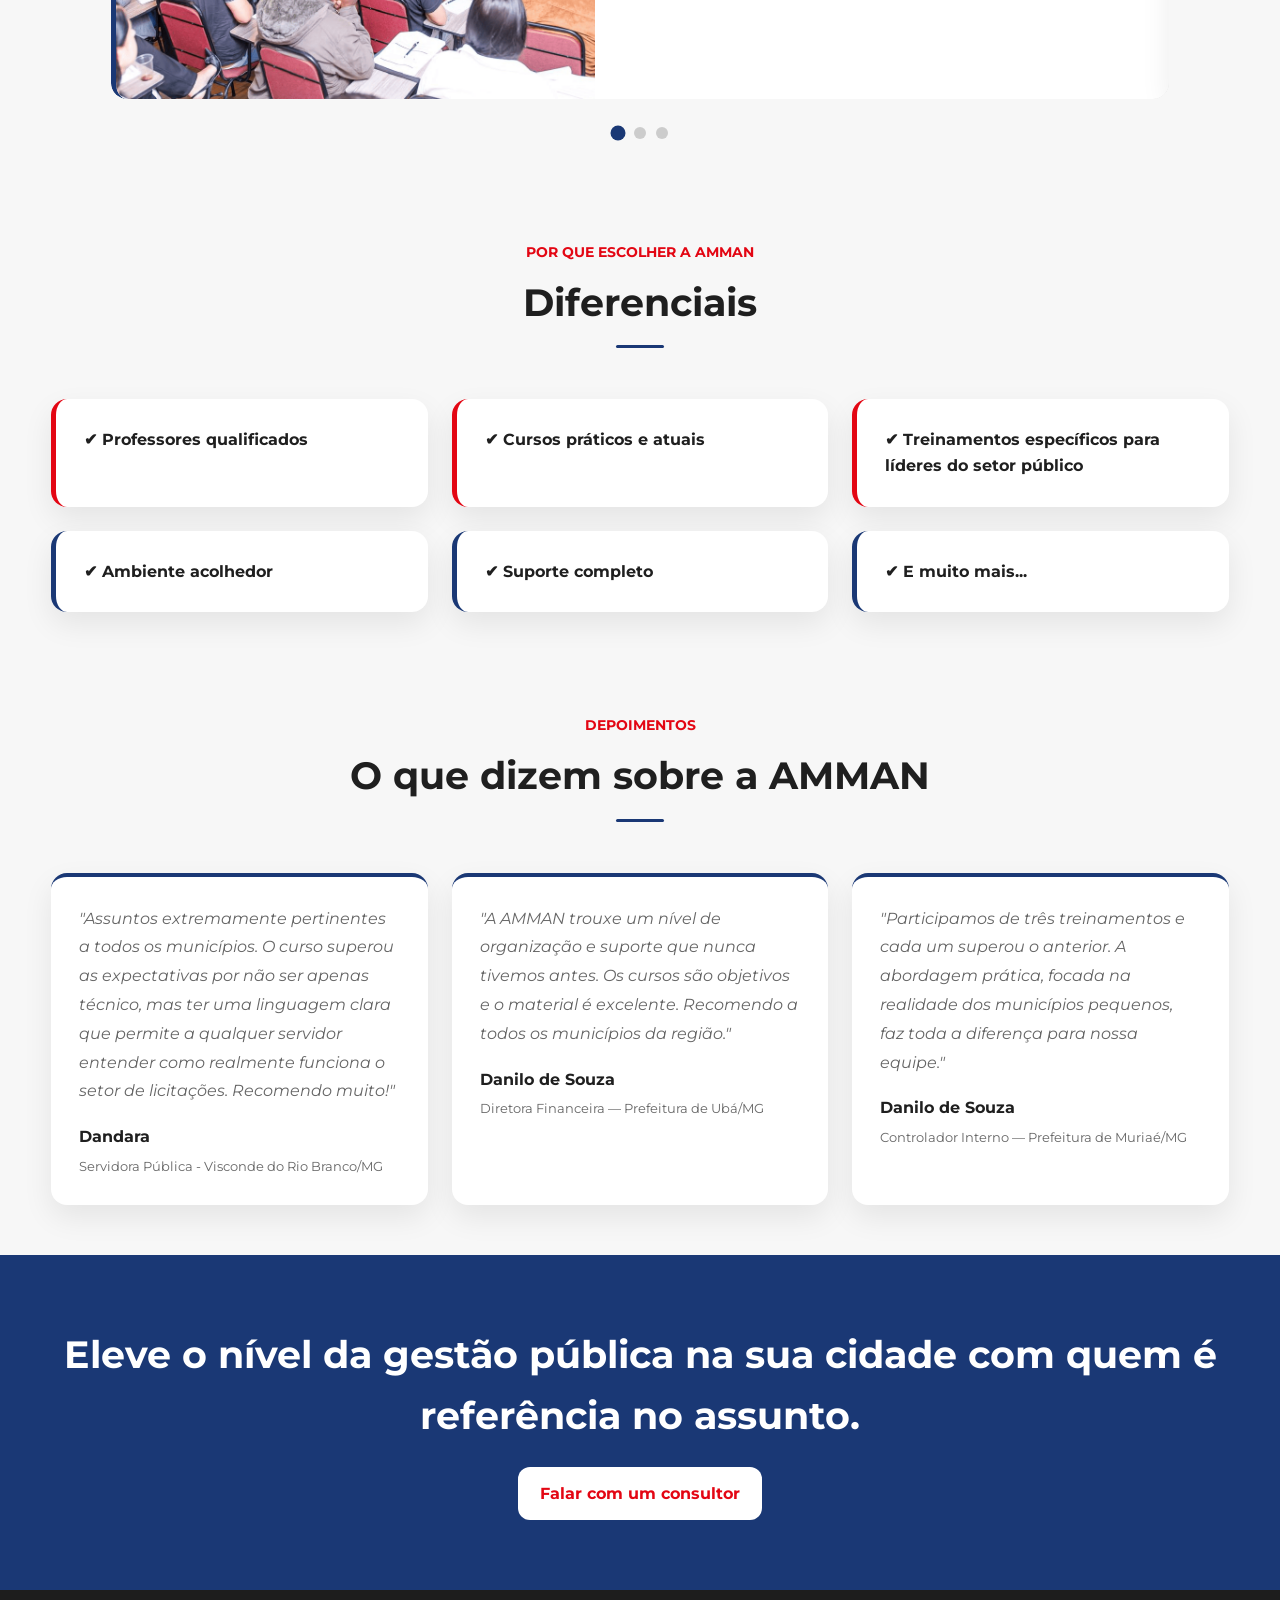
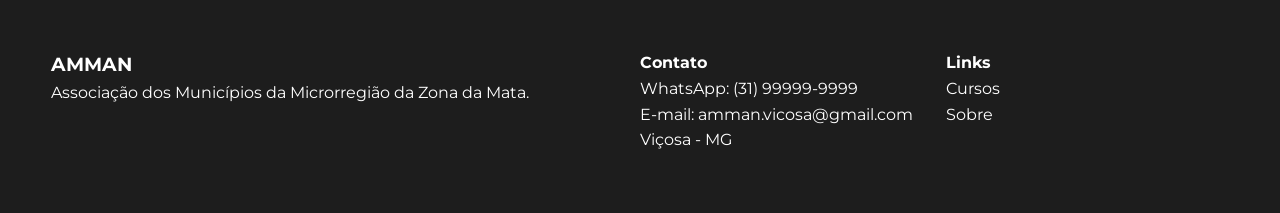
==== commit 3c650437: "Add files via upload" ====
--- a/index.html
+++ b/index.html
@@ -209,22 +209,22 @@
 
 	  <article class="course-card reveal">
         <h3>Liderança: Novos cenários com a atualização da NR01</h3>
-        <p>Nova Lei de Licitações aplicada na prática.</p>
+        <p>NR-01: Gestão de riscos feita por pessoas, para pessoas.</p>
         <small>23 e 24 de junho • Viçosa</small>
         <a href="#curso-interno" class="btn btn-small">Ver detalhes</a>
       </article>      
 	  
 	  <article class="course-card reveal">
         <h3>Captação de recursos</h3>
-        <p>Nova Lei de Licitações aplicada na prática.</p>
-        <small>15/08 • Viçosa</small>
+        <p>Estratégias e mecanismos para viabilizar projetos públicos.</p>
+        <small>Em junho • Viçosa</small>
         <a href="#curso-interno" class="btn btn-small">Ver detalhes</a>
       </article>
 
       <article class="course-card reveal">
         <h3>IA no serviço Público</h3>
-        <p>Planejamento e responsabilidade fiscal para municípios.</p>
-        <small>20/08 • Viçosa</small>
+        <p>Ampliar a eficiência e humanizar o atendimento ao cidadão.</p>
+        <small>Em julho • Viçosa</small>
         <a href="#curso-interno" class="btn btn-small">Ver detalhes</a>
       </article>
 
@@ -257,9 +257,9 @@
           <div class="evento-card">
             <img src="./assets/evento1.png" alt="Evento 1" class="evento-img" loading="lazy">
             <div class="evento-info">
-              <h3>Curso de Licitações Modernas</h3>
+              <h3>Curso para Secretários</h3>
               <p class="evento-meta">
-                <span>📅 15/08/2024</span>
+                <span>📅 25/06/2025</span>
                 <span>📍 Viçosa – MG</span>
               </p>
               <p class="evento-desc">Capacitação focada na Nova Lei de Licitações (Lei nº 14.133/2021), reunindo servidores de diversos municípios da região.</p>
@@ -270,9 +270,9 @@
           <div class="evento-card">
             <img src="./assets/evento1.png" alt="Evento 2" class="evento-img" loading="lazy">
             <div class="evento-info">
-              <h3>Treinamento de Gestão Fiscal</h3>
+              <h3>Curso Controle Interno de Almoxarifado</h3>
               <p class="evento-meta">
-                <span>📅 20/06/2024</span>
+                <span>📅 15/05/2025</span>
                 <span>📍 Viçosa – MG</span>
               </p>
               <p class="evento-desc">Workshop prático sobre responsabilidade fiscal e planejamento orçamentário para gestores municipais.</p>
@@ -283,9 +283,9 @@
           <div class="evento-card">
             <img src="./assets/evento1.png" alt="Evento 3" class="evento-img" loading="lazy">
             <div class="evento-info">
-              <h3>RH no Setor Público</h3>
+              <h3>Curso Nova Lei de Licitações</h3>
               <p class="evento-meta">
-                <span>📅 28/04/2024</span>
+                <span>📅 10/04/2025</span>
                 <span>📍 Viçosa – MG</span>
               </p>
               <p class="evento-desc">Formação voltada para gestores de pessoas na administração pública, abordando processos, produtividade e legislação.</p>
--- a/style.css
+++ b/style.css
@@ -407,6 +407,12 @@
 	flex-wrap: wrap; /* Garante a quebra caso a tela seja muito pequena */
     gap: 12px; /* Espaçamento ligeiramente menor no mobile */
   }
+  
+  .hero-course-card .btn-small {
+  margin-top: 15px; /* Adiciona um espaço acima do botão para ele não colar no texto */
+  align-self: center; /* Centraliza o botão horizontalmente no layout de coluna */
+  width: auto; /* Garante que o botão tenha apenas a largura necessária (caso tenha colocado 100% antes) */
+}
 
   .hero-highlights{
     justify-content:center;
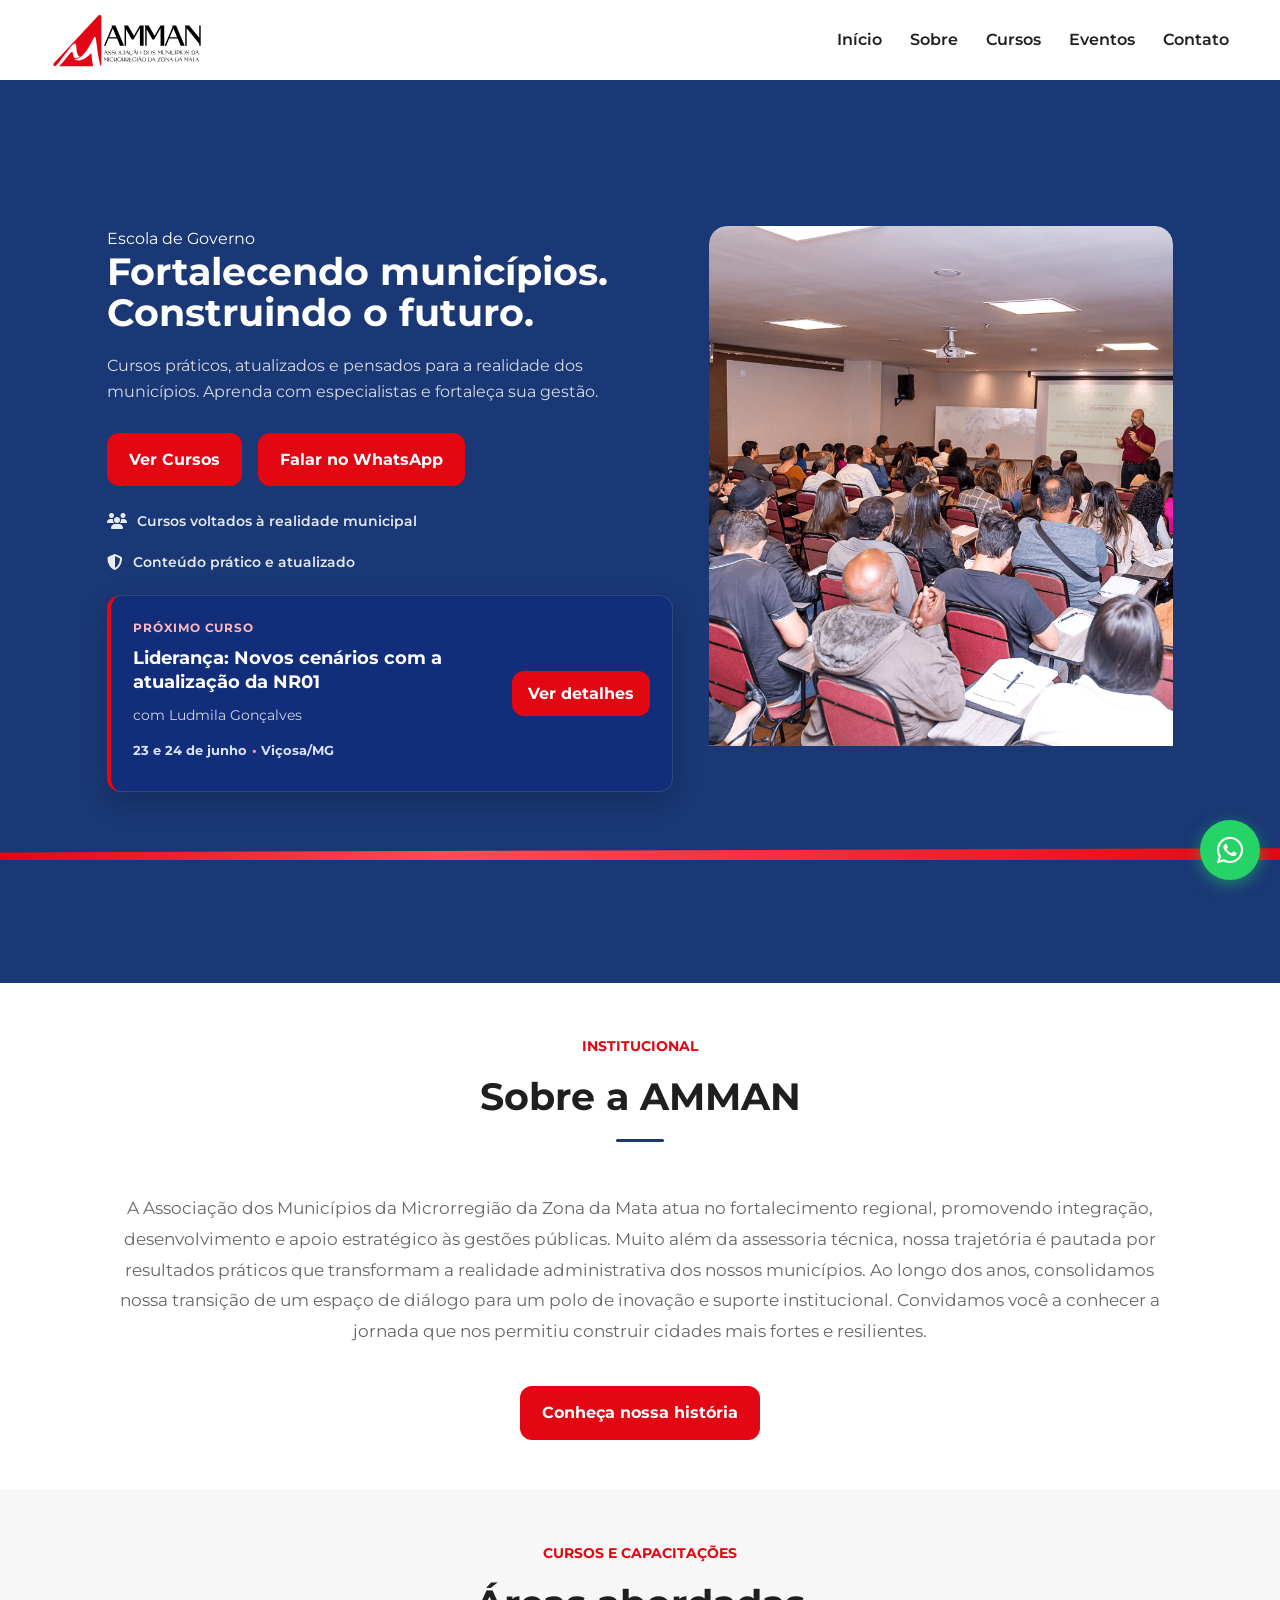
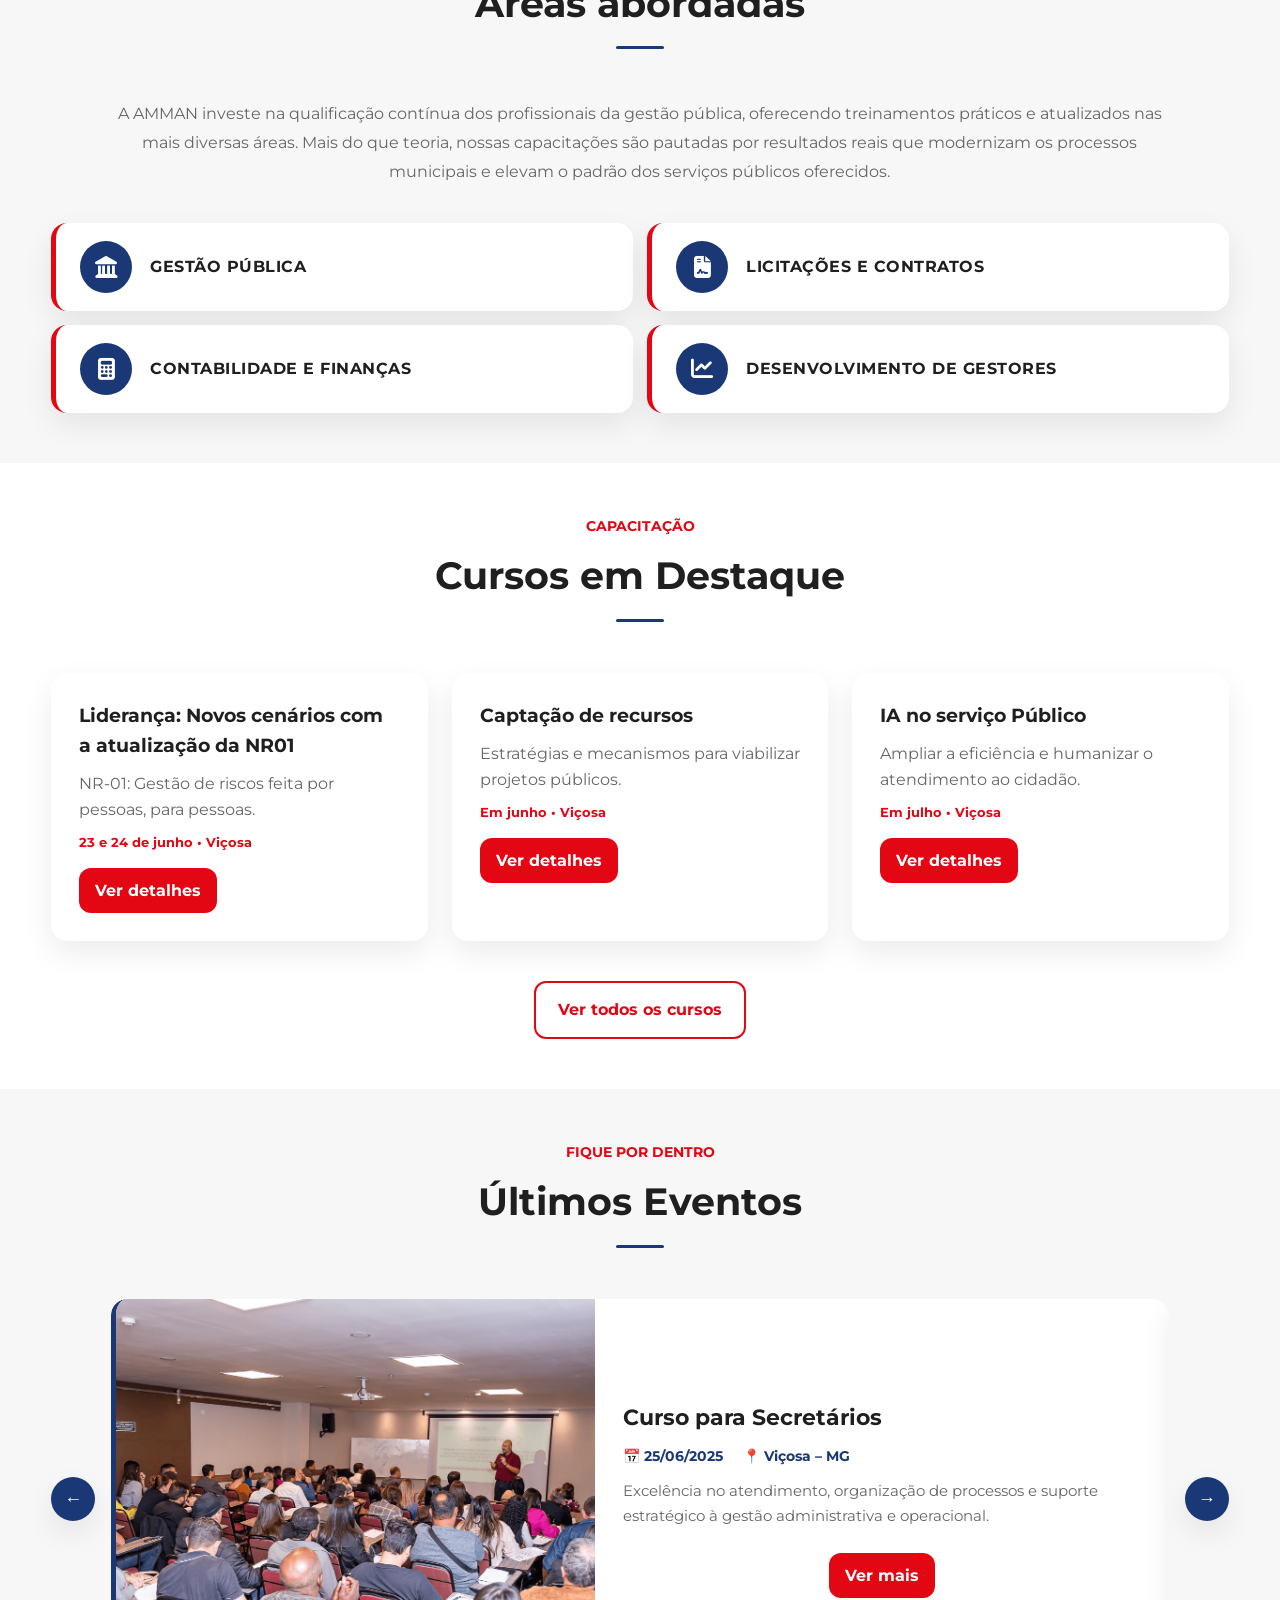
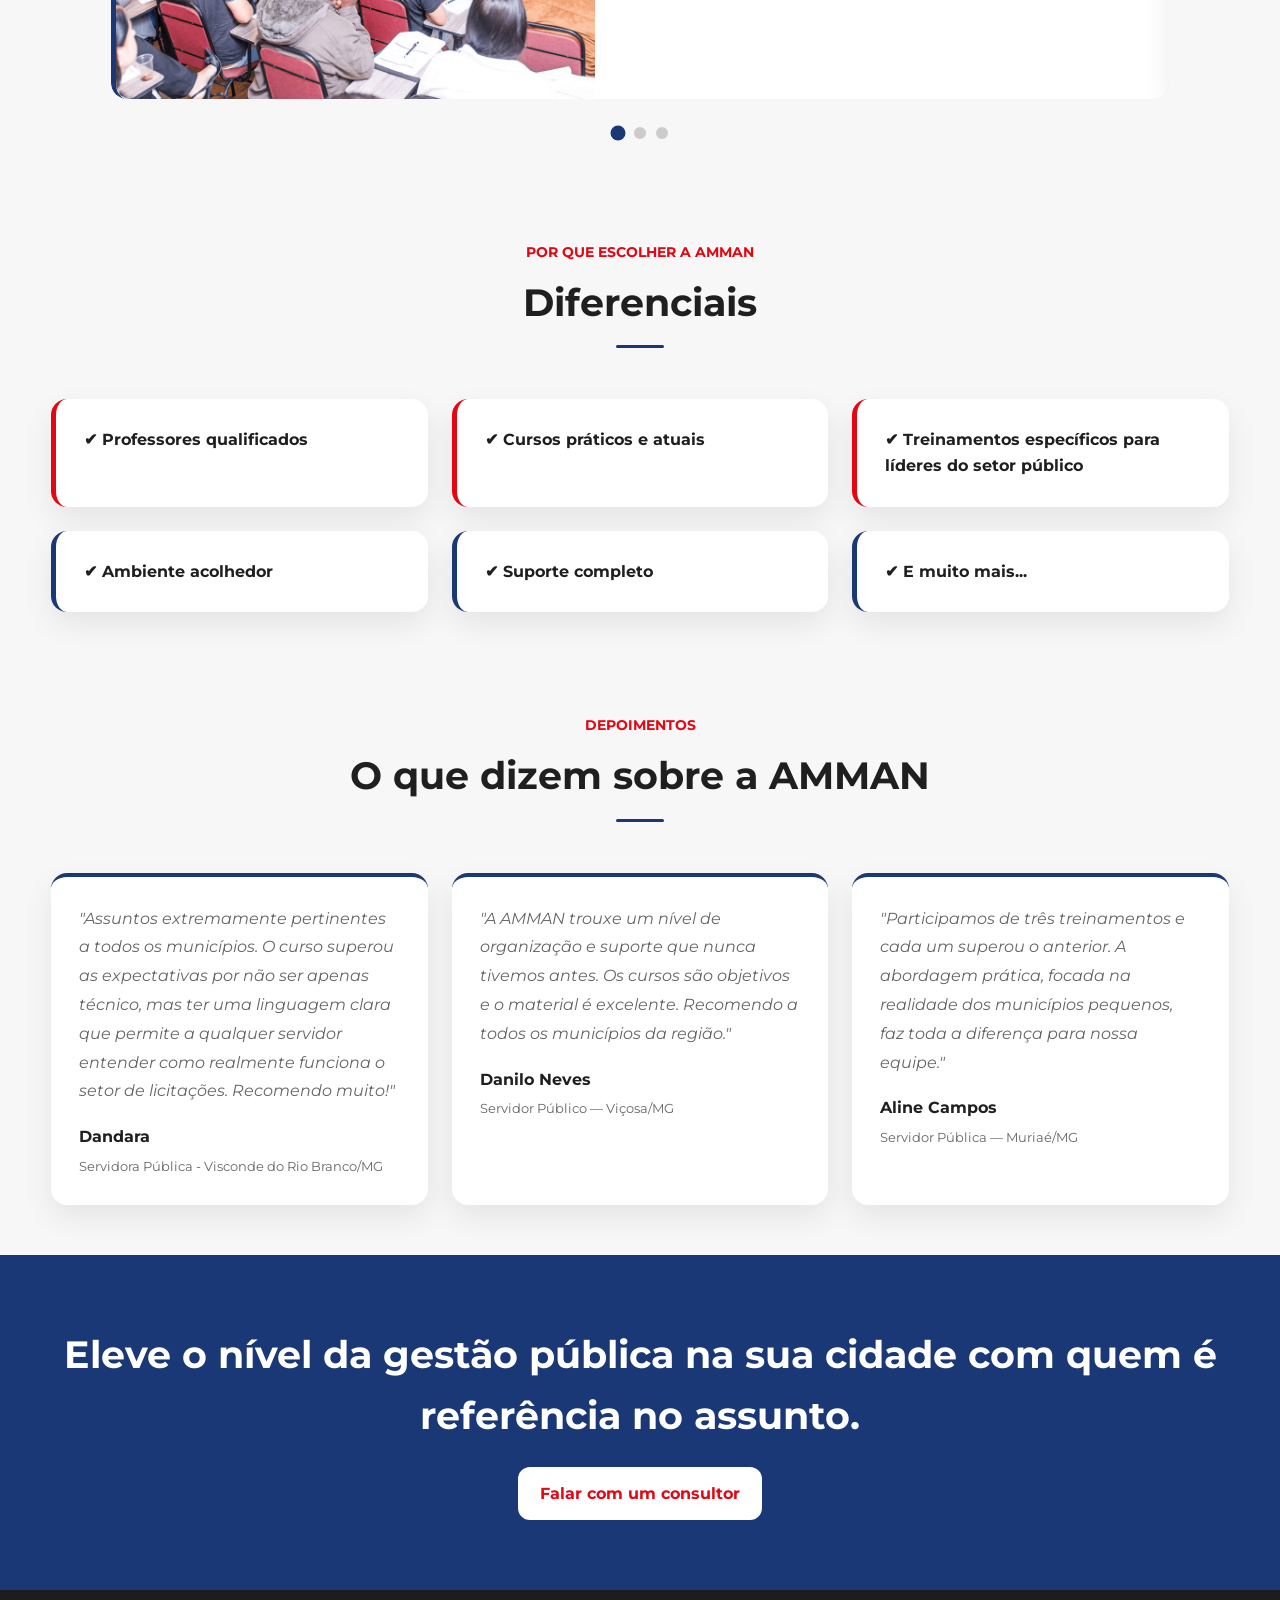
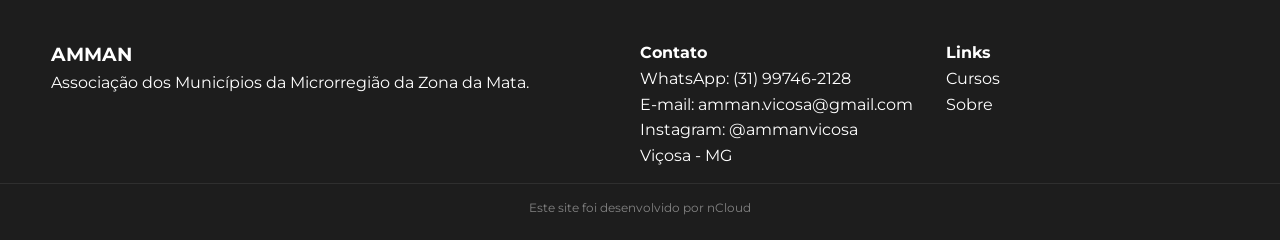
==== commit aa3dc0d0: "Add files via upload" ====
--- a/index.html
+++ b/index.html
@@ -81,7 +81,8 @@
 
         <div class="hero-buttons">
           <a href="#cursos" class="btn btn-primary">Ver Cursos</a>
-          <a href="https://wa.me/5531999999999" target="_blank" rel="noopener noreferrer" class="btn btn-primary">Falar no WhatsApp</a>
+		  <a href="https://wa.me/5531997462128?text=Olá%20vim%20do%20site%20e%20gostaria%20de%20obter%20mais%20informações%20sobre%20os%20cursos%20e%20capacitações" target="_blank" rel="noopener noreferrer" class="btn btn-primary">Falar no WhatsApp</a>
+          <!-- <a href="https://wa.me/5531997462128" target="_blank" rel="noopener noreferrer" class="btn btn-primary">Falar no WhatsApp</a> -->
         </div>
 
         <div class="hero-highlights">
@@ -99,13 +100,14 @@
   <div class="hero-course-card-body">
     <span class="hero-course-label">Próximo Curso</span>
     <h3>Liderança: Novos cenários com a atualização da NR01</h3>
-    <p>Você compreenderá as principais alterações...</p>
+    <p>com Ludmila Gonçalves</p>
     <div class="hero-course-meta">
       <span>23 e 24 de junho</span>
       <span>Viçosa/MG</span>
     </div>
   </div>
-  <a href="#eventos" class="btn btn-primary btn-small">Ver detalhes</a>
+  <!-- <a href="#eventos" class="btn btn-primary btn-small">Ver detalhes</a> -->
+  <a href="./assets/curso_nr01.png" target="_blank" class="btn btn-primary btn-small">Ver detalhes</a>
 </div>
 		
       </div>
@@ -126,7 +128,7 @@
 <!-- SOBRE -->
 <section class="section" id="sobre">
   <div class="container">
-    <div class="section-title">
+    <div class="section-title center">
       <span>Institucional</span>
       <h2>Sobre a AMMAN</h2>
     </div>
@@ -151,7 +153,7 @@
 <!-- ÁREAS DE ATUAÇÃO -->
 <section class="section bg-light" id="areas">
   <div class="container">
-    <div class="section-title">
+    <div class="section-title center">
       <span>Cursos e Capacitações</span>
       <h2>Áreas abordadas</h2>
     </div>
@@ -262,33 +264,33 @@
                 <span>📅 25/06/2025</span>
                 <span>📍 Viçosa – MG</span>
               </p>
-              <p class="evento-desc">Capacitação focada na Nova Lei de Licitações (Lei nº 14.133/2021), reunindo servidores de diversos municípios da região.</p>
+              <p class="evento-desc">Excelência no atendimento, organização de processos e suporte estratégico à gestão administrativa e operacional.</p>
               <a href="#" class="btn btn-small">Ver mais</a>
             </div>
           </div>
 
           <div class="evento-card">
-            <img src="./assets/evento1.png" alt="Evento 2" class="evento-img" loading="lazy">
+            <img src="./assets/evento5.png" alt="Evento 2" class="evento-img" loading="lazy">
             <div class="evento-info">
               <h3>Curso Controle Interno de Almoxarifado</h3>
               <p class="evento-meta">
                 <span>📅 15/05/2025</span>
                 <span>📍 Viçosa – MG</span>
               </p>
-              <p class="evento-desc">Workshop prático sobre responsabilidade fiscal e planejamento orçamentário para gestores municipais.</p>
+              <p class="evento-desc">Otimização do fluxo de materiais, rigor no controle de estoque e máxima eficiência logística.</p>
               <a href="#" class="btn btn-small">Ver mais</a>
             </div>
           </div>
 
           <div class="evento-card">
-            <img src="./assets/evento1.png" alt="Evento 3" class="evento-img" loading="lazy">
+            <img src="./assets/evento4.png" alt="Evento 3" class="evento-img" loading="lazy">
             <div class="evento-info">
               <h3>Curso Nova Lei de Licitações</h3>
               <p class="evento-meta">
                 <span>📅 10/04/2025</span>
                 <span>📍 Viçosa – MG</span>
               </p>
-              <p class="evento-desc">Formação voltada para gestores de pessoas na administração pública, abordando processos, produtividade e legislação.</p>
+              <p class="evento-desc">Domínio prático da Lei 14.133/21 para contratações públicas seguras, transparentes e modernizadas.</p>
               <a href="#" class="btn btn-small">Ver mais</a>
             </div>
           </div>
@@ -308,29 +310,6 @@
 
   </div>
 </section>
-
-<!-- PÁGINA INTERNA DE CURSO
-<section class="section bg-light" id="curso-interno">
-  <div class="container">
-    <div class="section-title">
-      <span>Detalhes</span>
-      <h2>Licitações Modernas</h2>
-    </div>
-
-    <div class="internal-course reveal">
-      <p><strong>Para quem é:</strong> gestores, compradores, controladores e equipes administrativas.</p>
-      <p><strong>O que vai aprender:</strong> planejamento, contratação, dispensa, fiscalização e boas práticas.</p>
-      <p><strong>Data:</strong> 15 de Agosto</p>
-      <p><strong>Local:</strong> Viçosa/MG</p>
-      <p><strong>Instrutor:</strong> Especialista convidado</p>
-
-      <div class="hero-buttons">
-        <a href="#" class="btn btn-primary">Inscrever</a>
-        <a href="https://wa.me/5531999999999" target="_blank" class="btn btn-outline">Tirar dúvidas</a>
-      </div>
-    </div>
-  </div>
-</section> -->
 
 <!-- DIFERENCIAIS -->
 <section class="section bg-light">
@@ -373,16 +352,16 @@
         <p style="color:var(--gray); font-style:italic; line-height:1.8; margin-bottom:18px;">
           "A AMMAN trouxe um nível de organização e suporte que nunca tivemos antes. Os cursos são objetivos e o material é excelente. Recomendo a todos os municípios da região."
         </p>
-        <strong>Danilo de Souza</strong>
-        <small>Diretora Financeira — Prefeitura de Ubá/MG</small>
+        <strong>Danilo Neves</strong>
+        <small>Servidor Público — Viçosa/MG</small>
       </div>
 
       <div class="depoimento-card reveal">
         <p style="color:var(--gray); font-style:italic; line-height:1.8; margin-bottom:18px;">
           "Participamos de três treinamentos e cada um superou o anterior. A abordagem prática, focada na realidade dos municípios pequenos, faz toda a diferença para nossa equipe."
         </p>
-        <strong>Danilo de Souza</strong>
-        <small>Controlador Interno — Prefeitura de Muriaé/MG</small>
+        <strong>Aline Campos</strong>
+        <small>Servidor Pública — Muriaé/MG</small>
       </div>
 
     </div>
@@ -394,7 +373,8 @@
 <section class="cta">
   <div class="container">
     <h2>Eleve o nível da gestão pública na sua cidade com quem é referência no assunto.</h2>
-    <a href="https://wa.me/5531999999999" target="_blank" class="btn btn-light">Falar com um consultor</a>
+    <a href="https://wa.me/5531997462128?text=Olá%20vim%20do%20site%20e%20gostaria%20de%20obter%20mais%20informações%20sobre%20os%20cursos%20e%20capacitações" target="_blank" class="btn btn-light">Falar com um consultor</a>
+	<!-- <a href="https://wa.me/5531997462128" target="_blank" class="btn btn-light">Falar com um consultor</a> -->
   </div>
 </section>
 
@@ -408,8 +388,9 @@
 
     <div>
       <h4>Contato</h4>
-      <p>WhatsApp: (31) 99999-9999</p>
-	  <p>E-mail: amman.vicosa@gmail.com
+      <p>WhatsApp: (31) 99746-2128</p>
+	  <p>E-mail: amman.vicosa@gmail.com</p>
+	  <p>Instagram: @ammanvicosa</p>
       <p>Viçosa - MG</p>
     </div>
 
@@ -419,10 +400,16 @@
       <p><a href="#sobre">Sobre</a></p>
     </div>
   </div>
+    <div class="footer-dev">
+    <a href="https://wa.me/5531998742305" target="_blank" rel="noopener">
+      Este site foi desenvolvido por nCloud
+    </a>
+  </div>
 </footer>
 
 <!-- WHATSAPP FLUTUANTE -->
-<a href="https://wa.me/55SEUNUMERO" class="whatsapp" target="_blank" aria-label="Falar no WhatsApp">
+<a href="https://wa.me/5531997462128?text=Olá%20vim%20do%20site%20e%20gostaria%20de%20obter%20mais%20informações%20sobre%20os%20cursos%20e%20capacitações" class="whatsapp" target="_blank" aria-label="Falar no WhatsApp">
+<!-- <a href="https://wa.me/5531997462128" class="whatsapp" target="_blank" aria-label="Falar no WhatsApp"> -->
   <i class="fab fa-whatsapp"></i>
 </a>
 
--- a/style.css
+++ b/style.css
@@ -414,6 +414,11 @@
   width: auto; /* Garante que o botão tenha apenas a largura necessária (caso tenha colocado 100% antes) */
 }
 
+.hero-course-meta {
+  justify-content: center;
+  width: 100%;
+}
+
   .hero-highlights{
     justify-content:center;
     gap:12px;
@@ -506,7 +511,6 @@
 .btn-small:hover{
   transform:translateY(-2px);
   box-shadow:var(--shadow);
-  background:var(--blue);
 }
 
 .btn-outline{
@@ -652,7 +656,7 @@
 .footer{
 background:#1d1d1d;
 color:#fff;
-padding:60px 0;
+padding: 50px 0 20px 0;
 }
 
 .footer-grid{
@@ -927,6 +931,10 @@
   gap: 10px;
 }
 
+.evento-info .btn-small {
+  align-self: center;
+}
+
 .evento-info h3 {
   font-size: 22px;
   color: var(--dark);
@@ -1016,4 +1024,22 @@
     font-size: 15px;
 	display: none;
   }
+}
+
+.footer-dev {
+  border-top: 1px solid rgba(255,255,255,0.08);
+  text-align: center;
+  margin-top: 15px;
+  padding-top: 10px;
+}
+
+.footer-dev a {
+  color: rgba(255,255,255,0.45);
+  font-size: 12px;
+  text-decoration: none;
+  transition: 0.3s;
+}
+
+.footer-dev a:hover {
+  color: rgba(255,255,255,0.75);
 }
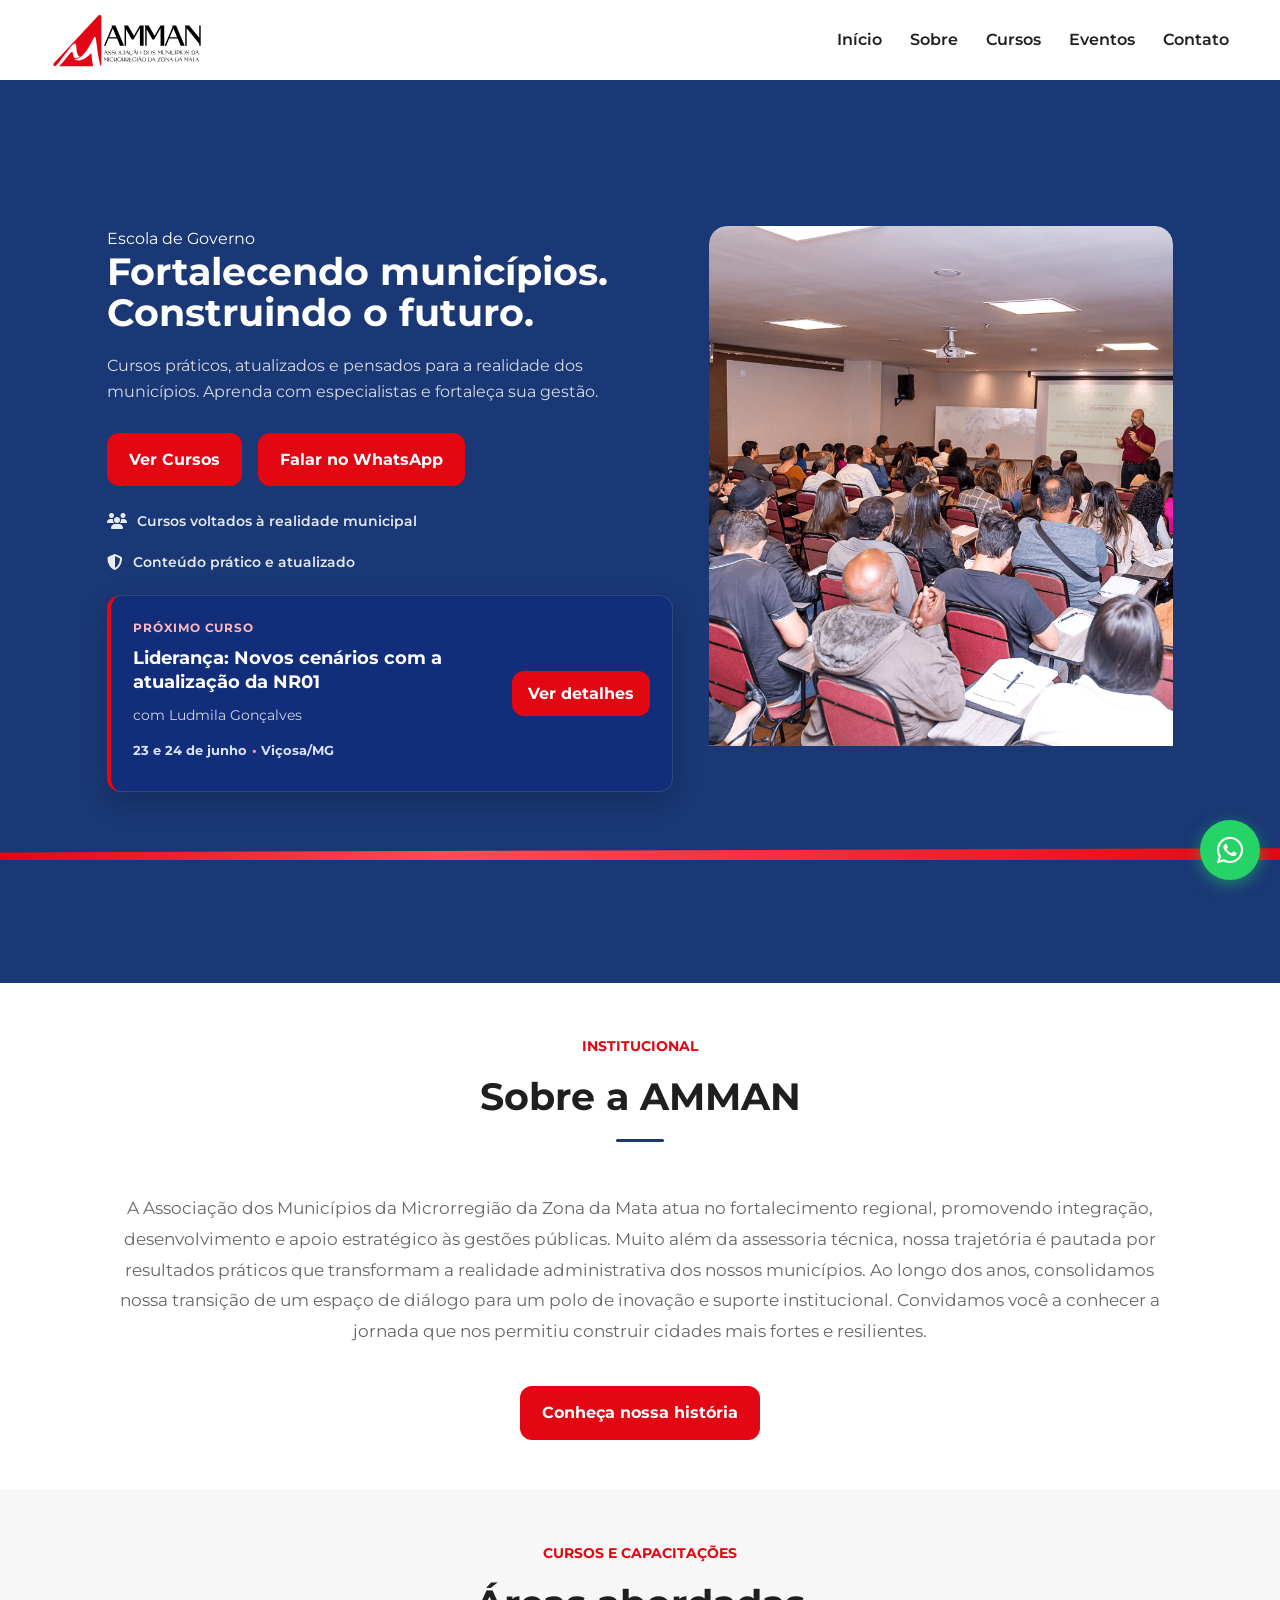
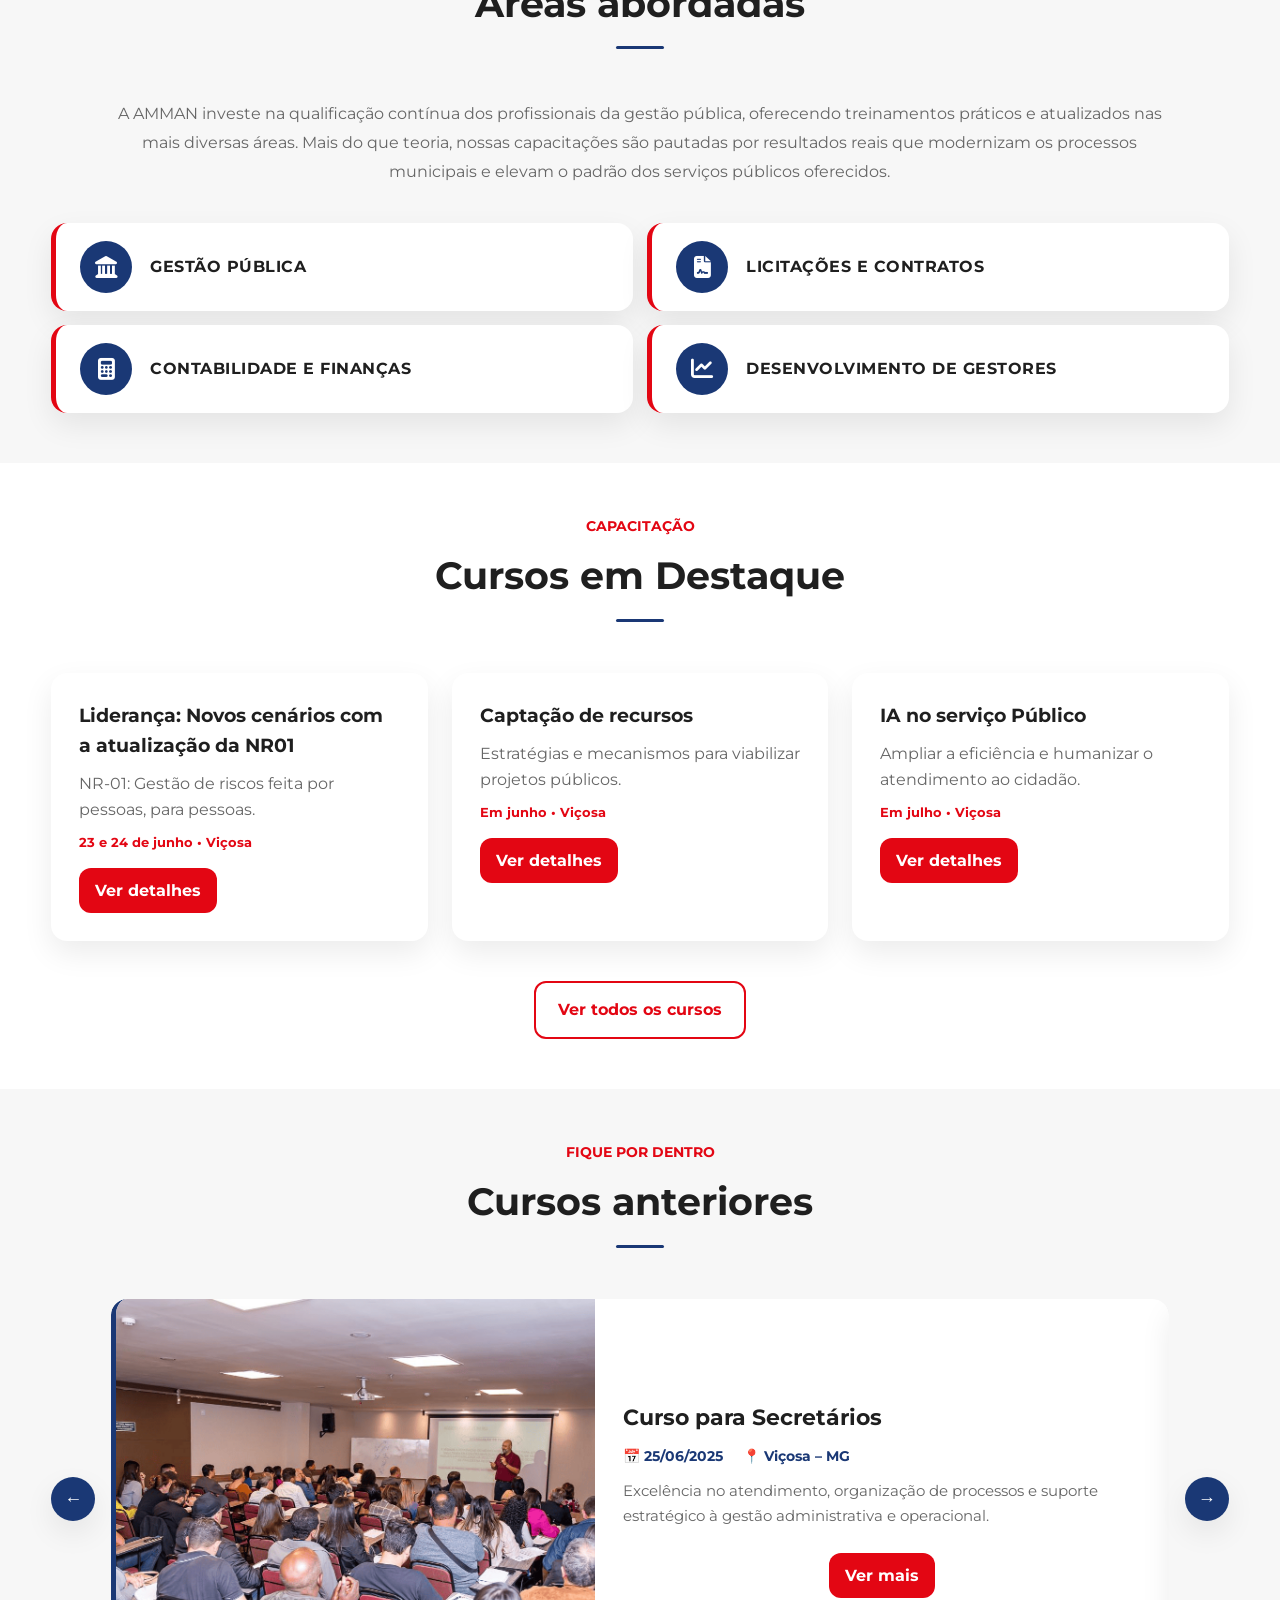
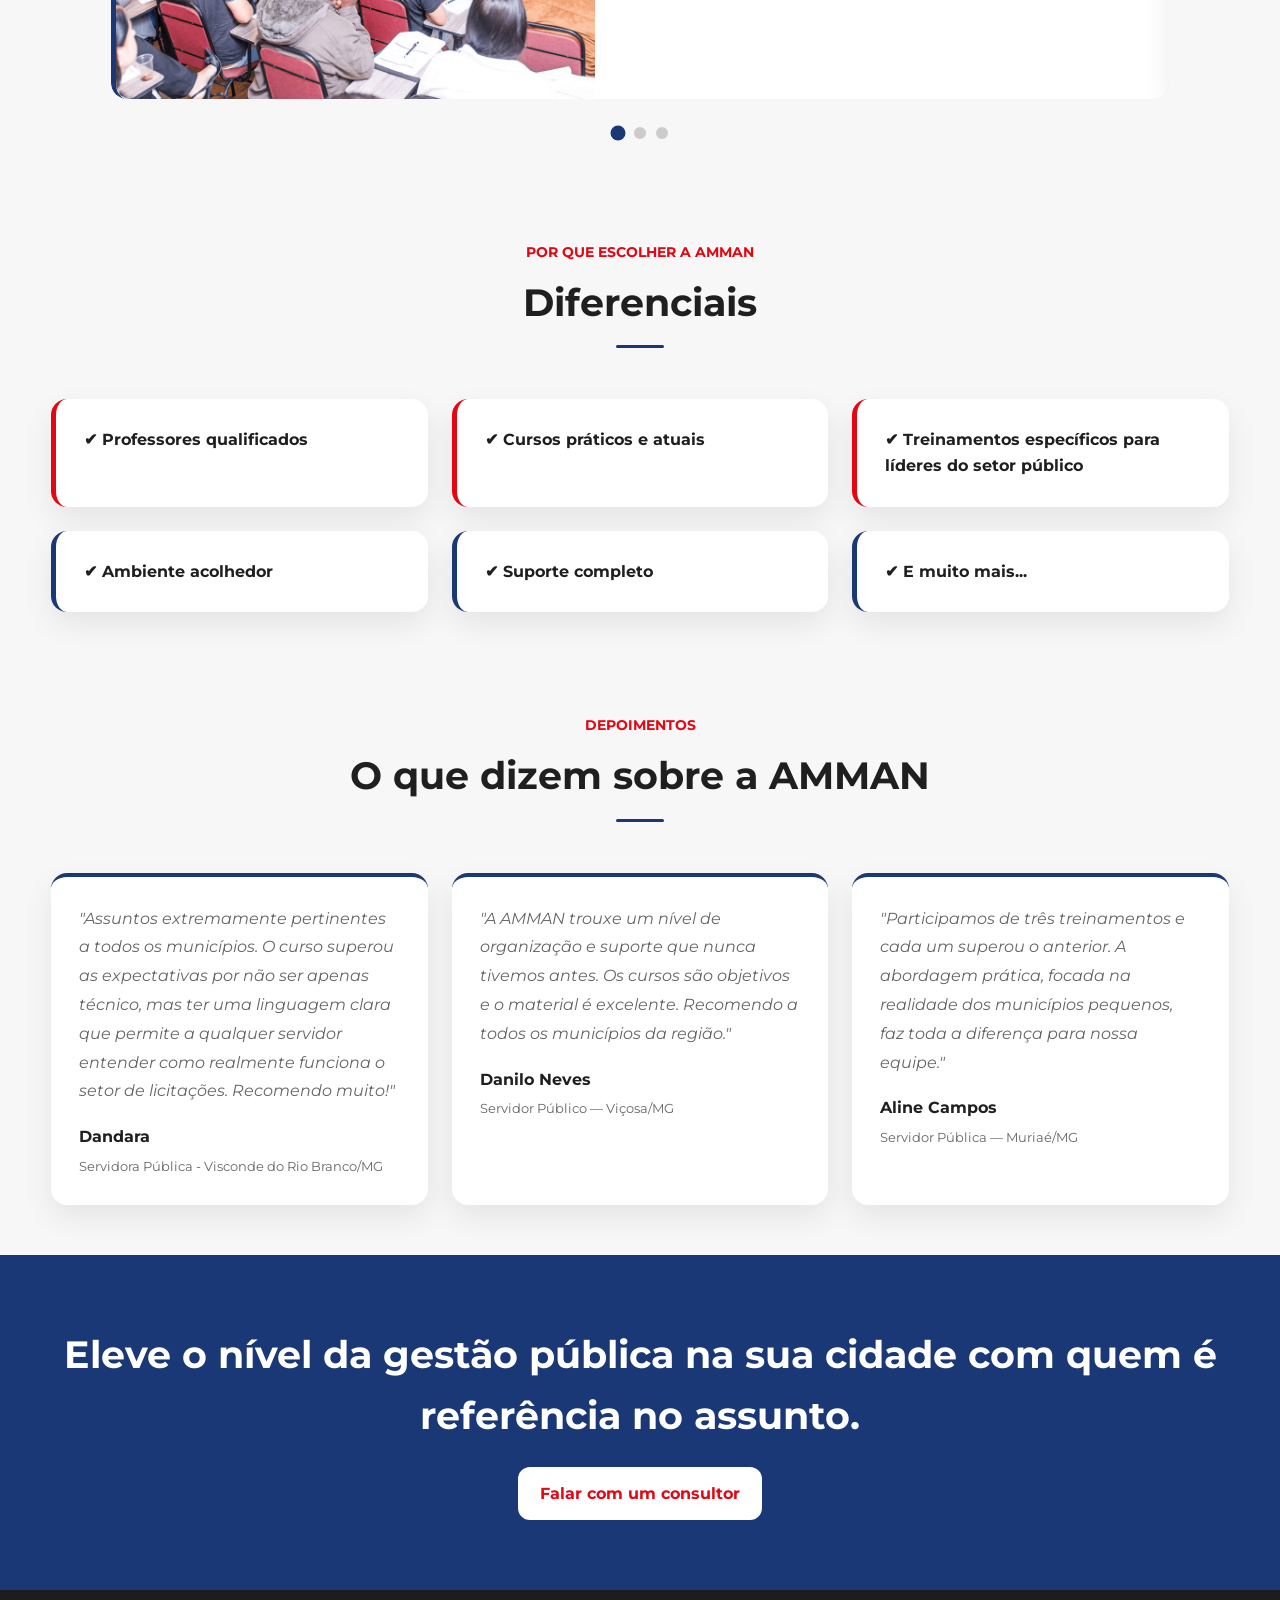
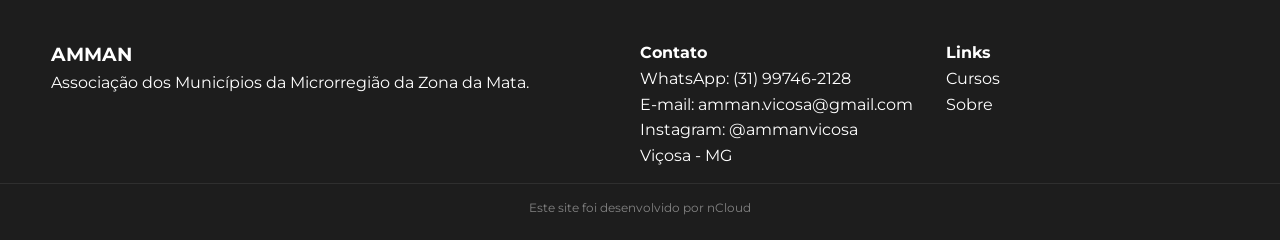
==== commit a43d8471: "Update index.html" ====
--- a/index.html
+++ b/index.html
@@ -246,7 +246,7 @@
 
     <div class="section-title center">
       <span>FIQUE POR DENTRO</span>
-      <h2>Últimos Eventos</h2>
+      <h2>Cursos anteriores</h2>
     </div>
 
     <div class="eventos-wrapper">
@@ -415,4 +415,4 @@
 
 <script src="script.js"></script>
 </body>
-</html>+</html>
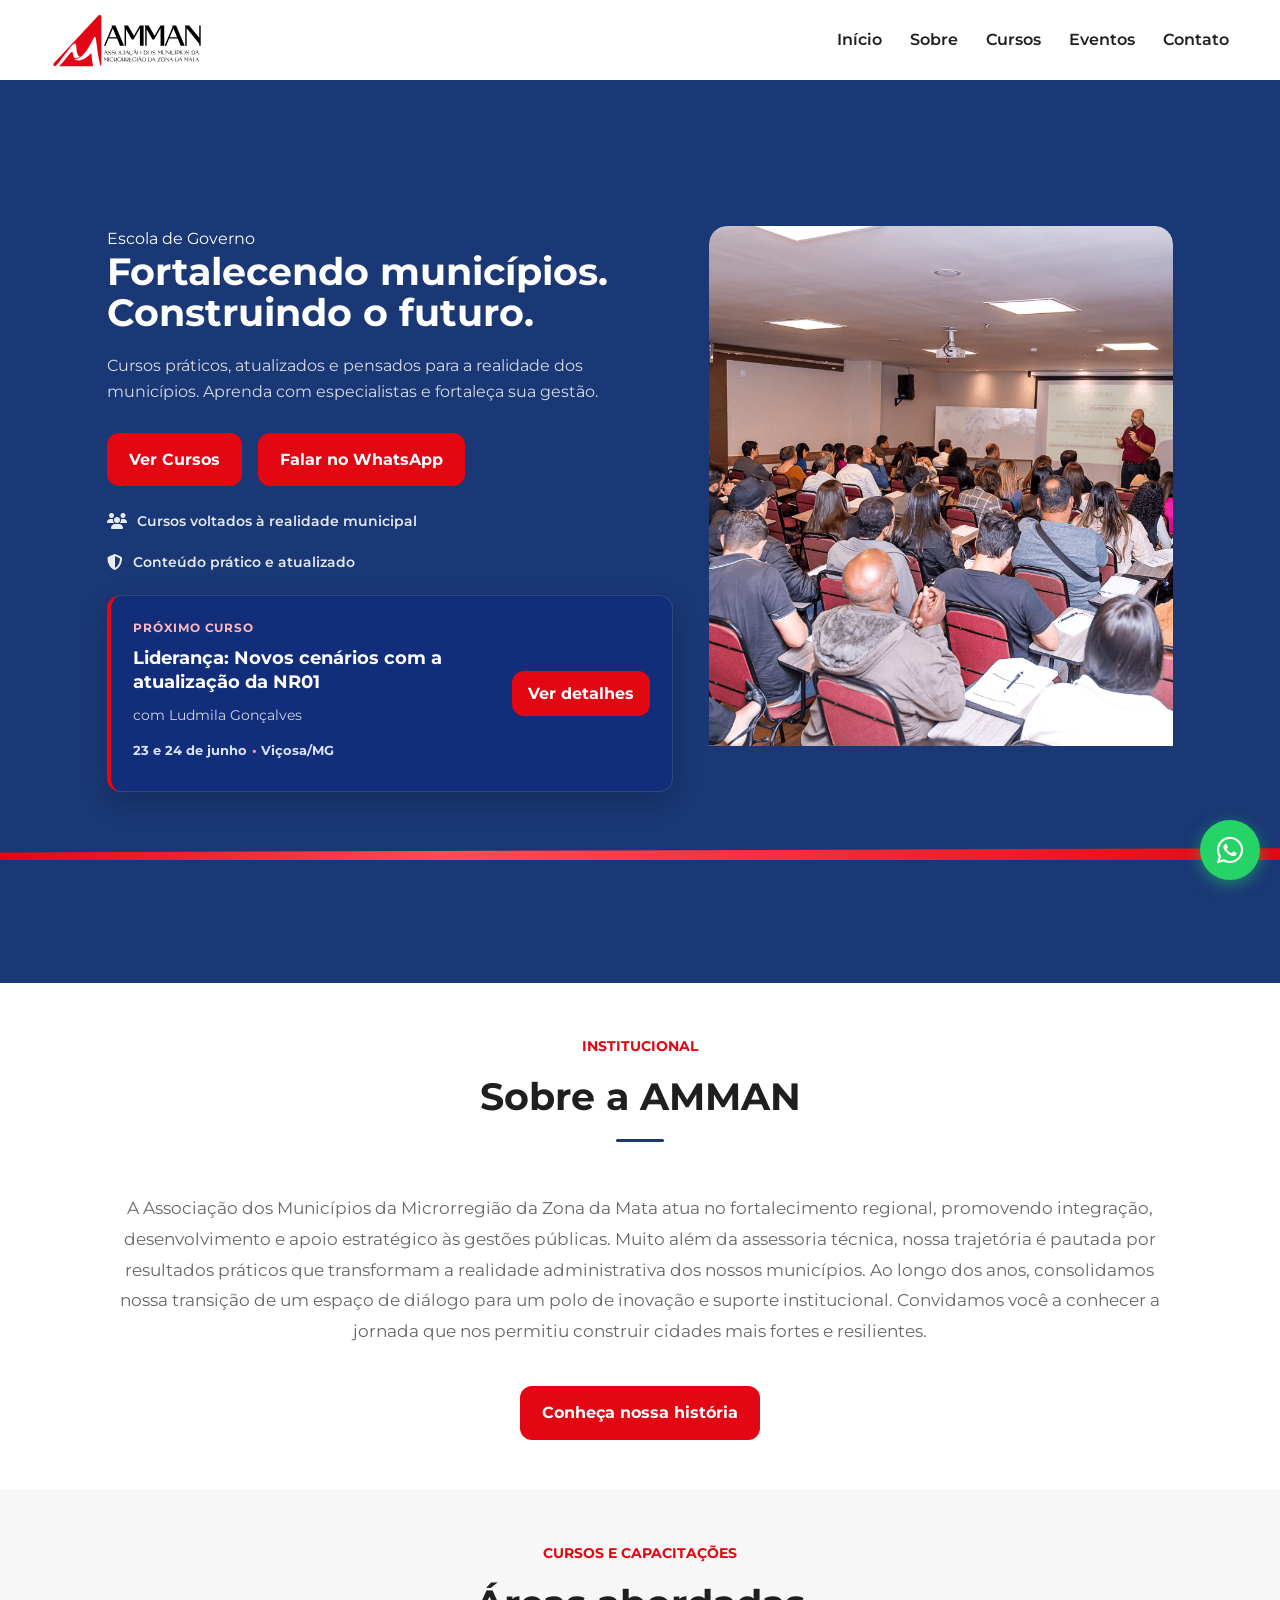
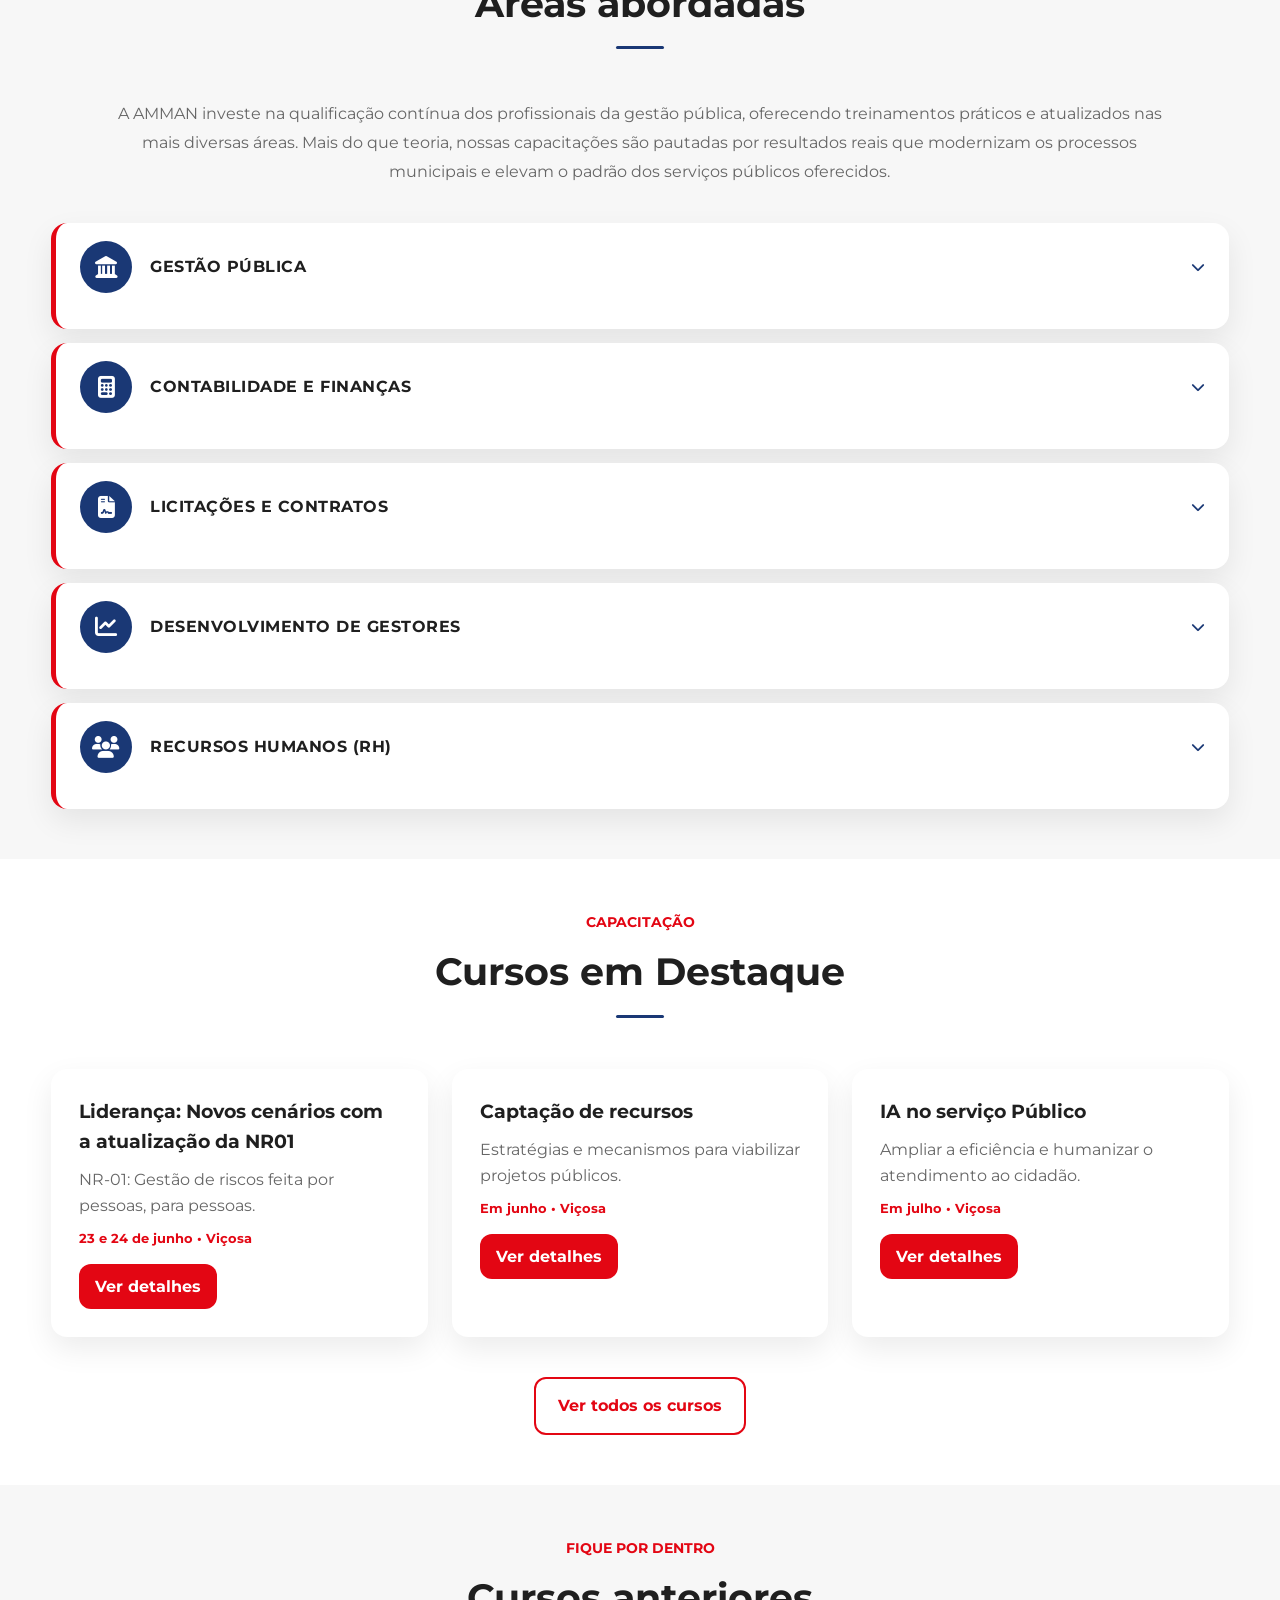
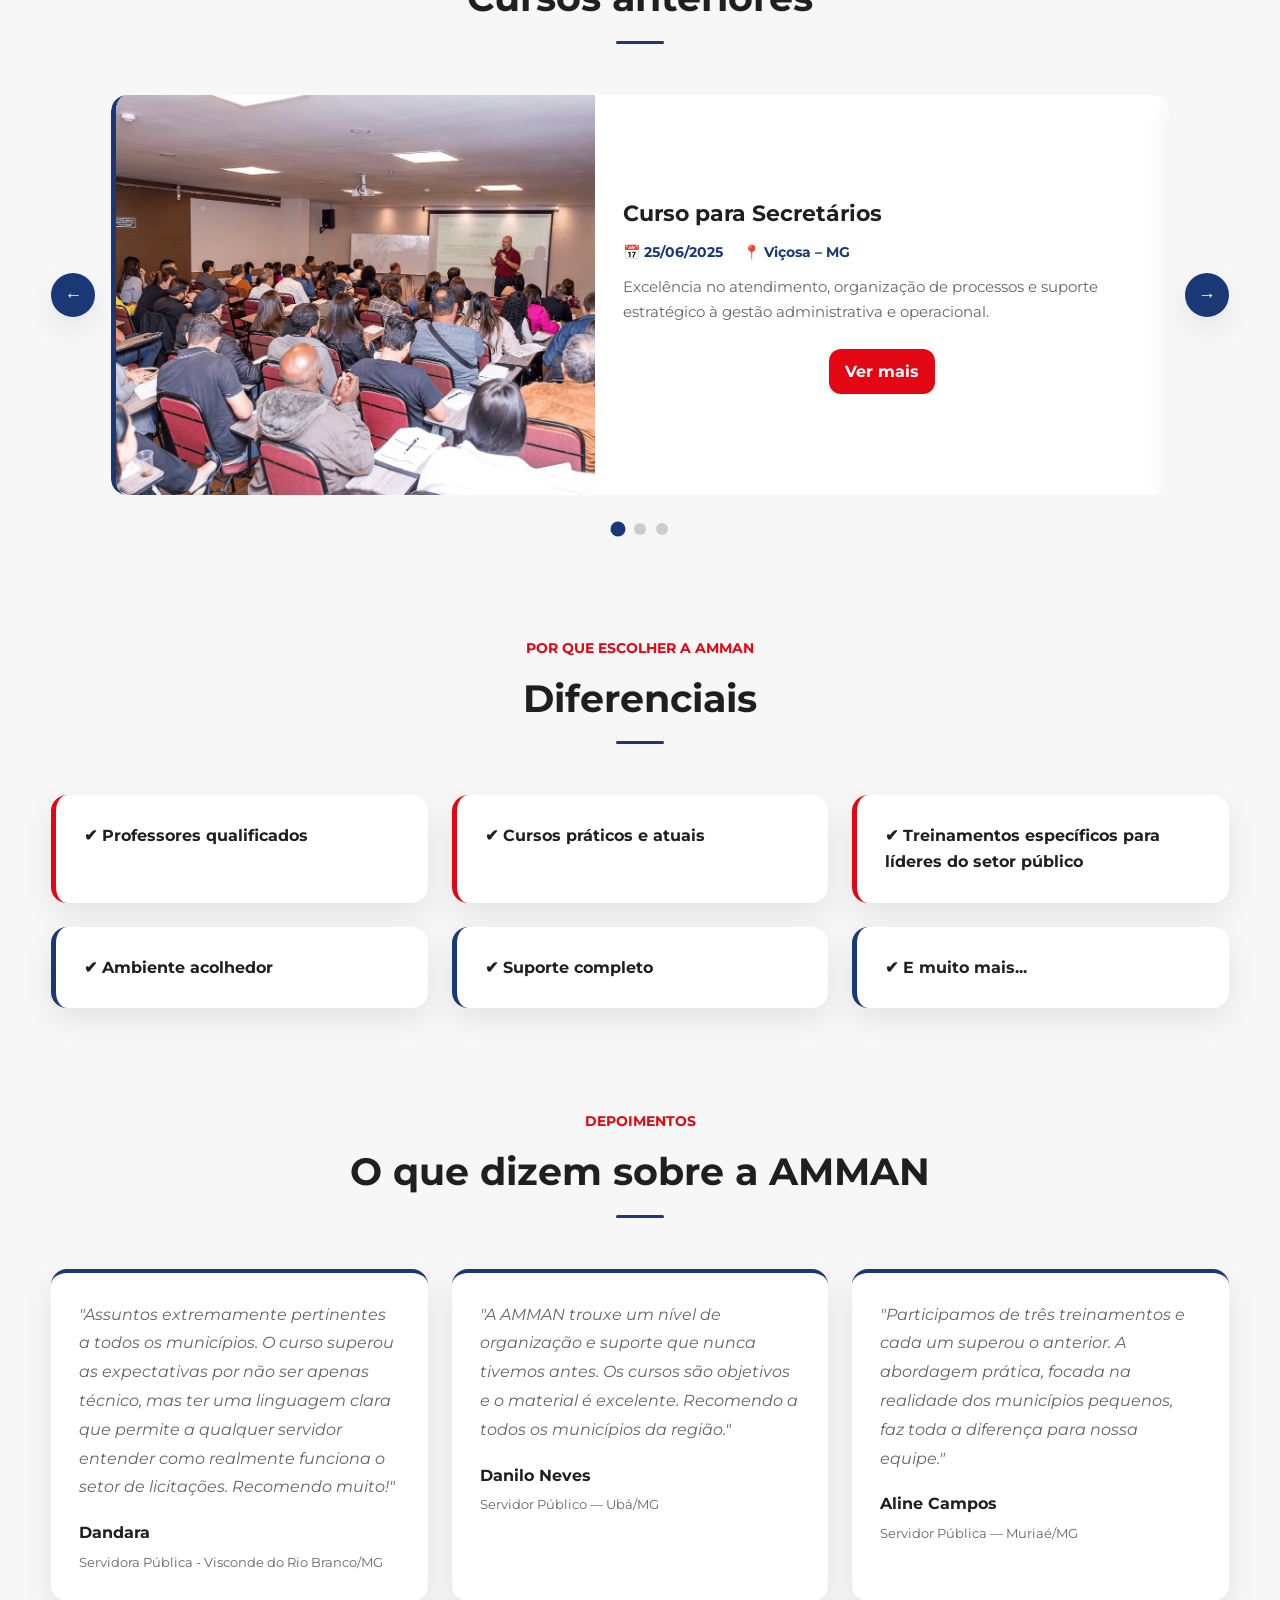
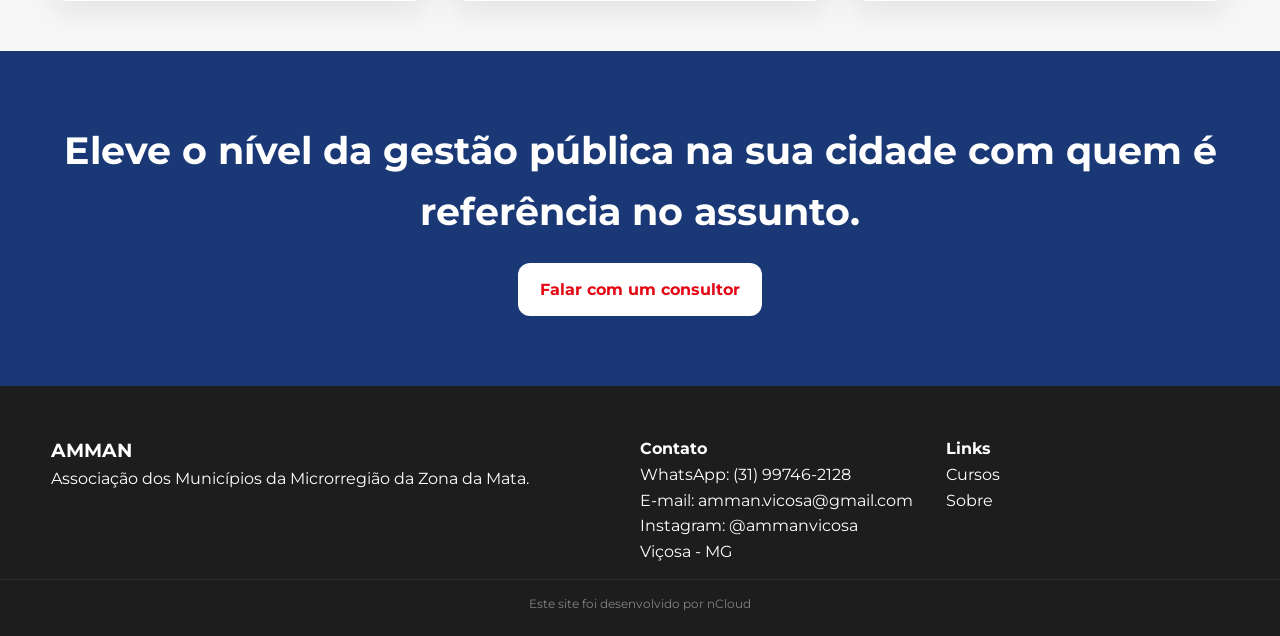
==== commit 86b5cee8: "Add files via upload" ====
--- a/index.html
+++ b/index.html
@@ -145,7 +145,7 @@
 </div>
 
 <div class="center-button">
-  <a href="sobre.html" class="btn btn-primary">Conheça nossa história</a>
+  <a href="/sobre" class="btn btn-primary">Conheça nossa história</a>
 </div>
   </div>
 </section>
@@ -163,8 +163,120 @@
 	  práticos e atualizados nas mais diversas áreas. Mais do que teoria, nossas capacitações são pautadas por
 	  resultados reais que modernizam os processos municipais e elevam o padrão dos serviços públicos oferecidos.
     </p>
-
-    <div class="areas-list">
+	
+	<div class="areas-list">
+
+  <div class="area-item reveal" data-category="gestao-publica">
+    <div class="area-item-header">
+      <div class="area-icon"><i class="fas fa-landmark"></i></div>
+      <span>Gestão Pública</span>
+      <i class="fas fa-chevron-down area-chevron"></i>
+    </div>
+    <ul class="area-courses">
+      <li>Inteligência Artificial aplicada ao serviço público</li>
+      <li>Governança pública e gestão por resultados</li>
+      <li>Captação de recursos e elaboração de projetos</li>
+      <li>Planejamento estratégico municipal</li>
+      <li>Gestão de riscos e compliance</li>
+      <li>Transformação digital e inovação na administração pública</li>
+      <li>Transparência e prestação de contas</li>
+      <li>Gestão eficiente de políticas públicas</li>
+    </ul>
+  </div>
+
+  <div class="area-item reveal" data-category="contabilidade">
+    <div class="area-item-header">
+      <div class="area-icon"><i class="fas fa-calculator"></i></div>
+      <span>Contabilidade e Finanças</span>
+      <i class="fas fa-chevron-down area-chevron"></i>
+    </div>
+    <ul class="area-courses">
+      <li>Finanças públicas: planejamento, gestão e equilíbrio fiscal</li>
+      <li>CAPAG: indicadores, critérios de avaliação e estratégias para melhoria da capacidade de pagamento</li>
+      <li>Planejamento orçamentário: PPA, LDO e LOA</li>
+      <li>Lei de Responsabilidade Fiscal (LRF) na prática</li>
+      <li>Execução orçamentária e financeira</li>
+      <li>Prestação de contas e fiscalização</li>
+      <li>Retenções tributárias na administração pública</li>
+      <li>Aumento da arrecadação municipal</li>
+      <li>Gestão financeira municipal e sustentabilidade fiscal</li>
+      <li>SIAFI C e integração dos sistemas públicos</li>
+      <li>Controle patrimonial e gestão de recursos públicos</li>
+      <li>Indicadores financeiros para tomada de decisão</li>
+    </ul>
+  </div>
+
+  <div class="area-item reveal" data-category="licitacoes">
+    <div class="area-item-header">
+      <div class="area-icon"><i class="fas fa-file-contract"></i></div>
+      <span>Licitações e Contratos</span>
+      <i class="fas fa-chevron-down area-chevron"></i>
+    </div>
+    <ul class="area-courses">
+      <li>Aplicação prática da Nova Lei de Licitações (Lei 14.133/2021)</li>
+      <li>Planejamento das contratações públicas</li>
+      <li>Estudo Técnico Preliminar (ETP) e Termo de Referência</li>
+      <li>Fiscalização e gestão de contratos</li>
+      <li>Compras públicas eficientes</li>
+      <li>Dispensa e inexigibilidade após a nova legislação</li>
+      <li>Pregão eletrônico na prática</li>
+      <li>Principais erros e apontamentos dos Tribunais de Contas</li>
+      <li>Gestão de riscos nas contratações públicas</li>
+    </ul>
+  </div>
+
+  <div class="area-item reveal" data-category="gestores">
+    <div class="area-item-header">
+      <div class="area-icon"><i class="fas fa-chart-line"></i></div>
+      <span>Desenvolvimento de Gestores</span>
+      <i class="fas fa-chevron-down area-chevron"></i>
+    </div>
+    <ul class="area-courses">
+      <li>Liderança diante dos novos desafios organizacionais</li>
+      <li>Liderança na Era da IA</li>
+      <li>Pilares da Liderança</li>
+      <li>Autoliderança em Ação</li>
+      <li>Liderar com DISC</li>
+      <li>Inteligência emocional e gestão de pessoas</li>
+      <li>Gestão de equipes de alta performance</li>
+      <li>Equipes de Alta Performance</li>
+      <li>Comunicação estratégica no setor público</li>
+      <li>Gestão de conflitos</li>
+      <li>Gestão de Conflitos com CNV (Comunicação Não Violenta)</li>
+      <li>Liderança</li>
+      <li>Saúde mental e riscos psicossociais no trabalho</li>
+      <li>Desenvolvimento de competências para gestores públicos</li>
+      <li>Oratória, influência e tomada de decisão</li>
+    </ul>
+  </div>
+
+  <div class="area-item reveal" data-category="rh">
+    <div class="area-item-header">
+      <div class="area-icon"><i class="fas fa-users"></i></div>
+      <span>Recursos Humanos (RH)</span>
+      <i class="fas fa-chevron-down area-chevron"></i>
+    </div>
+    <ul class="area-courses">
+      <li>Gestão estratégica de pessoas no setor público</li>
+      <li>Processo Seletivo sem Erros</li>
+      <li>DISC na Gestão de Pessoas</li>
+      <li>Recrutamento, seleção e integração de equipes</li>
+      <li>Gestão por competências</li>
+      <li>Avaliação de desempenho e desenvolvimento de servidores</li>
+      <li>Inteligência emocional no ambiente de trabalho</li>
+      <li>Liderança e gestão de equipes</li>
+      <li>Cultura organizacional e clima organizacional</li>
+      <li>Mediação e gestão de conflitos</li>
+      <li>Comunicação institucional e relações interpessoais</li>
+      <li>Inteligência Artificial aplicada ao RH</li>
+      <li>Automação e modernização de processos de RH</li>
+      <li>Desenvolvimento e retenção de talentos no setor público</li>
+    </ul>
+  </div>
+
+</div>
+
+<!--     <div class="areas-list">
 
       <div class="area-item reveal">
         <div class="area-icon">
@@ -193,8 +305,15 @@
         </div>
         <span>Desenvolvimento de gestores</span>
       </div>
-
-    </div>
+	  
+	  <div class="area-item reveal">
+        <div class="area-icon">
+          <i class="fas fa-users"></i>
+        </div>
+        <span>Recursos Humanos (RH)</span>
+      </div>
+
+    </div> -->
   </div>
 </section>
 
@@ -353,7 +472,7 @@
           "A AMMAN trouxe um nível de organização e suporte que nunca tivemos antes. Os cursos são objetivos e o material é excelente. Recomendo a todos os municípios da região."
         </p>
         <strong>Danilo Neves</strong>
-        <small>Servidor Público — Viçosa/MG</small>
+        <small>Servidor Público — Ubá/MG</small>
       </div>
 
       <div class="depoimento-card reveal">
@@ -415,4 +534,4 @@
 
 <script src="script.js"></script>
 </body>
-</html>
+</html>
--- a/style.css
+++ b/style.css
@@ -612,8 +612,19 @@
 }
 
 .about-box{
+  border-top:4px solid var(--red);
+  text-align:center;
+  display:flex;
+  flex-direction:column;
+  align-items:center;
+  justify-content:flex-start;
+  padding:32px 28px;
+  min-height:260px;
+}
+
+/* .about-box{
 border-top:4px solid var(--blue);
-}
+} */
 
 .feature-card{
 border-left:5px solid var(--red);
@@ -831,10 +842,11 @@
 }
 
 /* ÁREAS DE ATUAÇÃO */
+
 .areas-list {
-display: grid;
-grid-template-columns: repeat(2, 1fr);
-gap: 14px;
+  display: grid;
+  grid-template-columns: 1fr; /* ← lista única coluna */
+  gap: 14px;
 }
 
 .area-item {
@@ -1042,4 +1054,113 @@
 
 .footer-dev a:hover {
   color: rgba(255,255,255,0.75);
+}
+
+.icon-top{
+    width:64px;
+    height:64px;
+    border-radius:50%;
+    background:var(--blue);
+    color:#fff;
+    display:flex;
+    align-items:center;
+    justify-content:center;
+    font-size:26px;
+    margin-bottom:16px;
+    box-shadow:var(--shadow);
+}
+
+.about-box h3{
+  margin-bottom:10px;
+  font-size:20px;
+}
+
+.about-box p{
+  color:var(--gray);
+  line-height:1.7;
+  font-size:15px;
+  max-width:260px;
+}
+
+.about-box:hover{
+  transform:translateY(-6px);
+  transition:.3s;
+}
+
+/* ACORDEÃO DE CATEGORIAS */
+.area-item {
+  flex-direction: column;
+  align-items: stretch;
+  padding: 0;
+  cursor: pointer;
+}
+
+.area-item-header {
+  display: flex;
+  align-items: center;
+  gap: 18px;
+  padding: 18px 24px;
+  width: 100%;
+}
+
+.area-item-header span {
+  flex: 1;
+  font-weight: 700;
+  font-size: 16px;
+  text-transform: uppercase;
+  letter-spacing: .5px;
+}
+
+.area-chevron {
+  font-size: 14px;
+  color: var(--blue);
+  transition: transform 0.35s ease;
+}
+
+.area-item.open .area-chevron {
+  transform: rotate(180deg);
+}
+
+.area-item.open {
+  border-left-color: var(--blue);
+}
+
+.area-courses {
+  list-style: none;
+  max-height: 0;
+  overflow: hidden;
+  transition: max-height 0.45s ease, padding 0.3s ease;
+  padding: 0 24px;
+  border-top: 0px solid transparent;
+}
+
+.area-item.open .area-courses {
+  max-height: 800px;
+  padding: 12px 24px 20px;
+  border-top: 1px solid rgba(26, 56, 117, 0.12);
+}
+
+.area-courses li {
+  position: relative;
+  padding: 7px 0 7px 18px;
+  font-size: 15px;
+  color: var(--gray);
+  line-height: 1.5;
+  border-bottom: 1px solid rgba(0,0,0,0.05);
+}
+
+.area-courses li:last-child {
+  border-bottom: none;
+}
+
+.area-courses li::before {
+  content: "";
+  position: absolute;
+  left: 0;
+  top: 50%;
+  transform: translateY(-50%);
+  width: 7px;
+  height: 7px;
+  border-radius: 50%;
+  background: var(--red);
 }
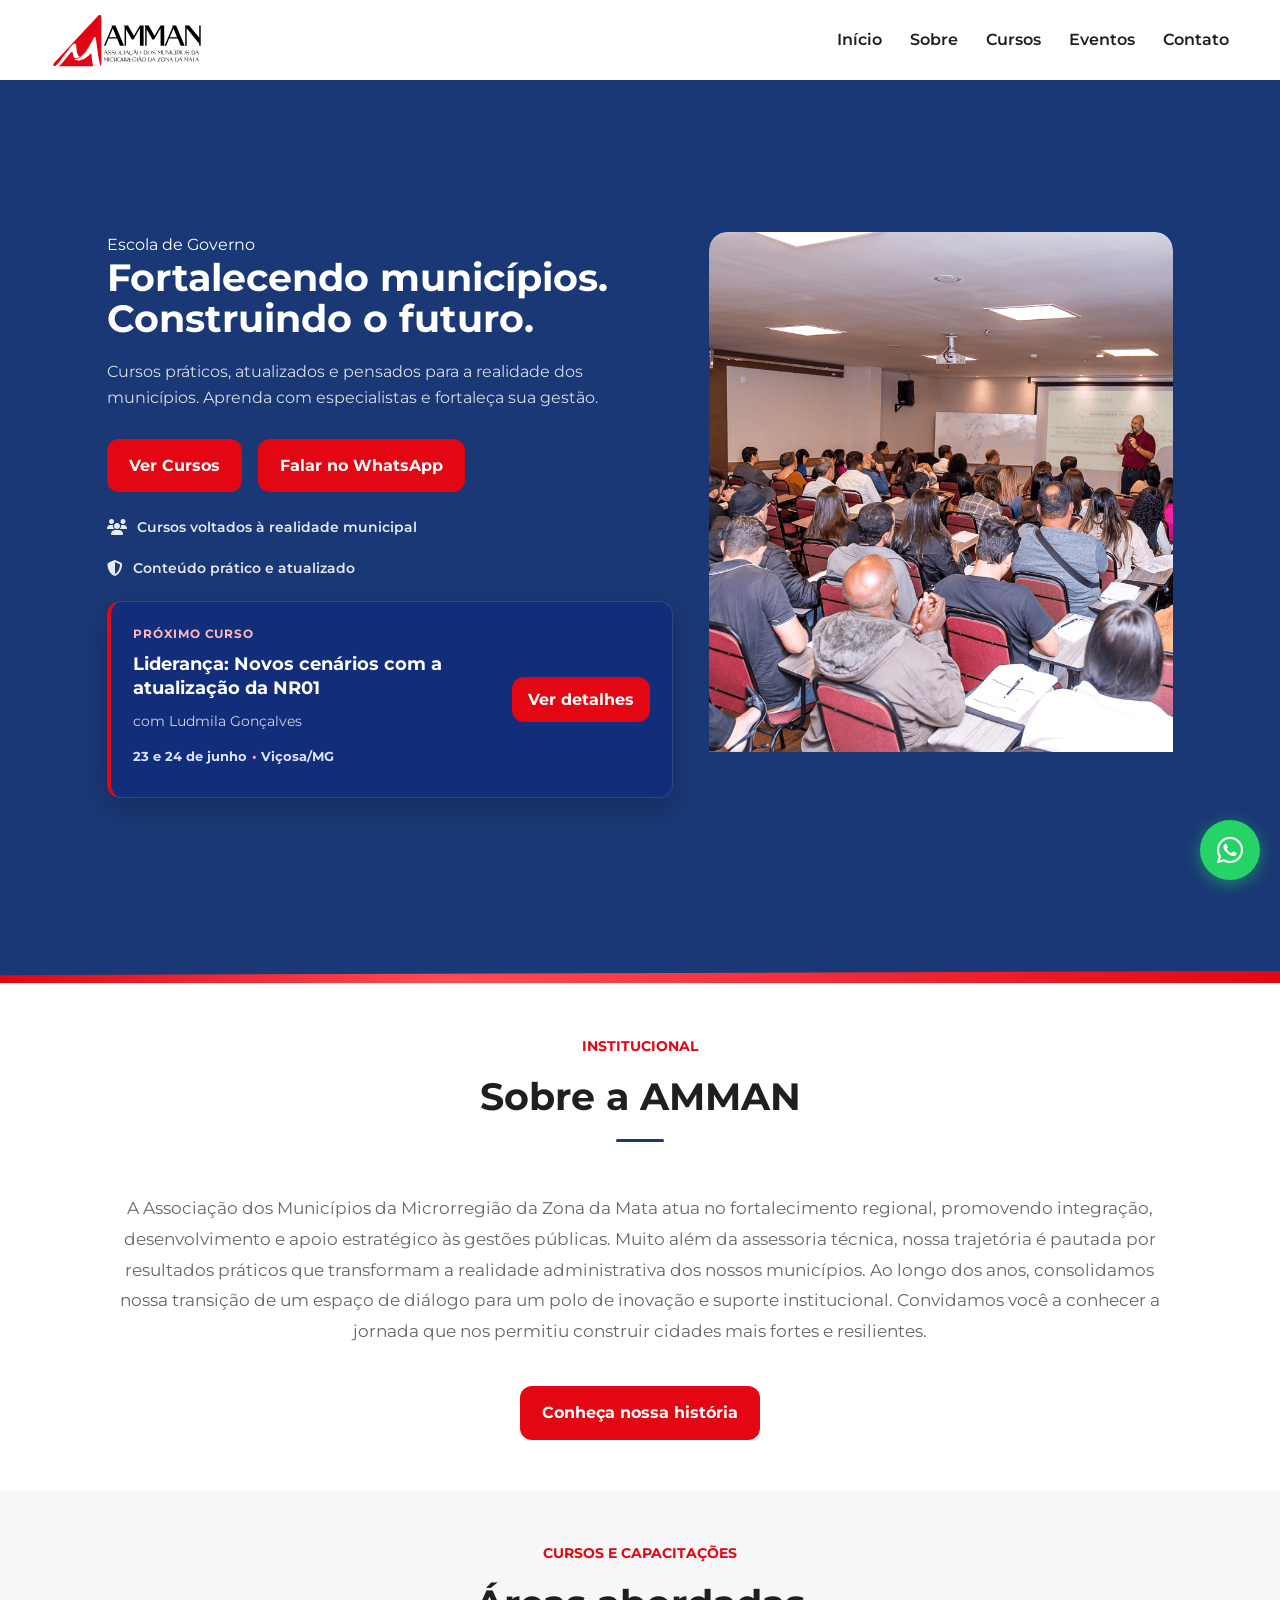
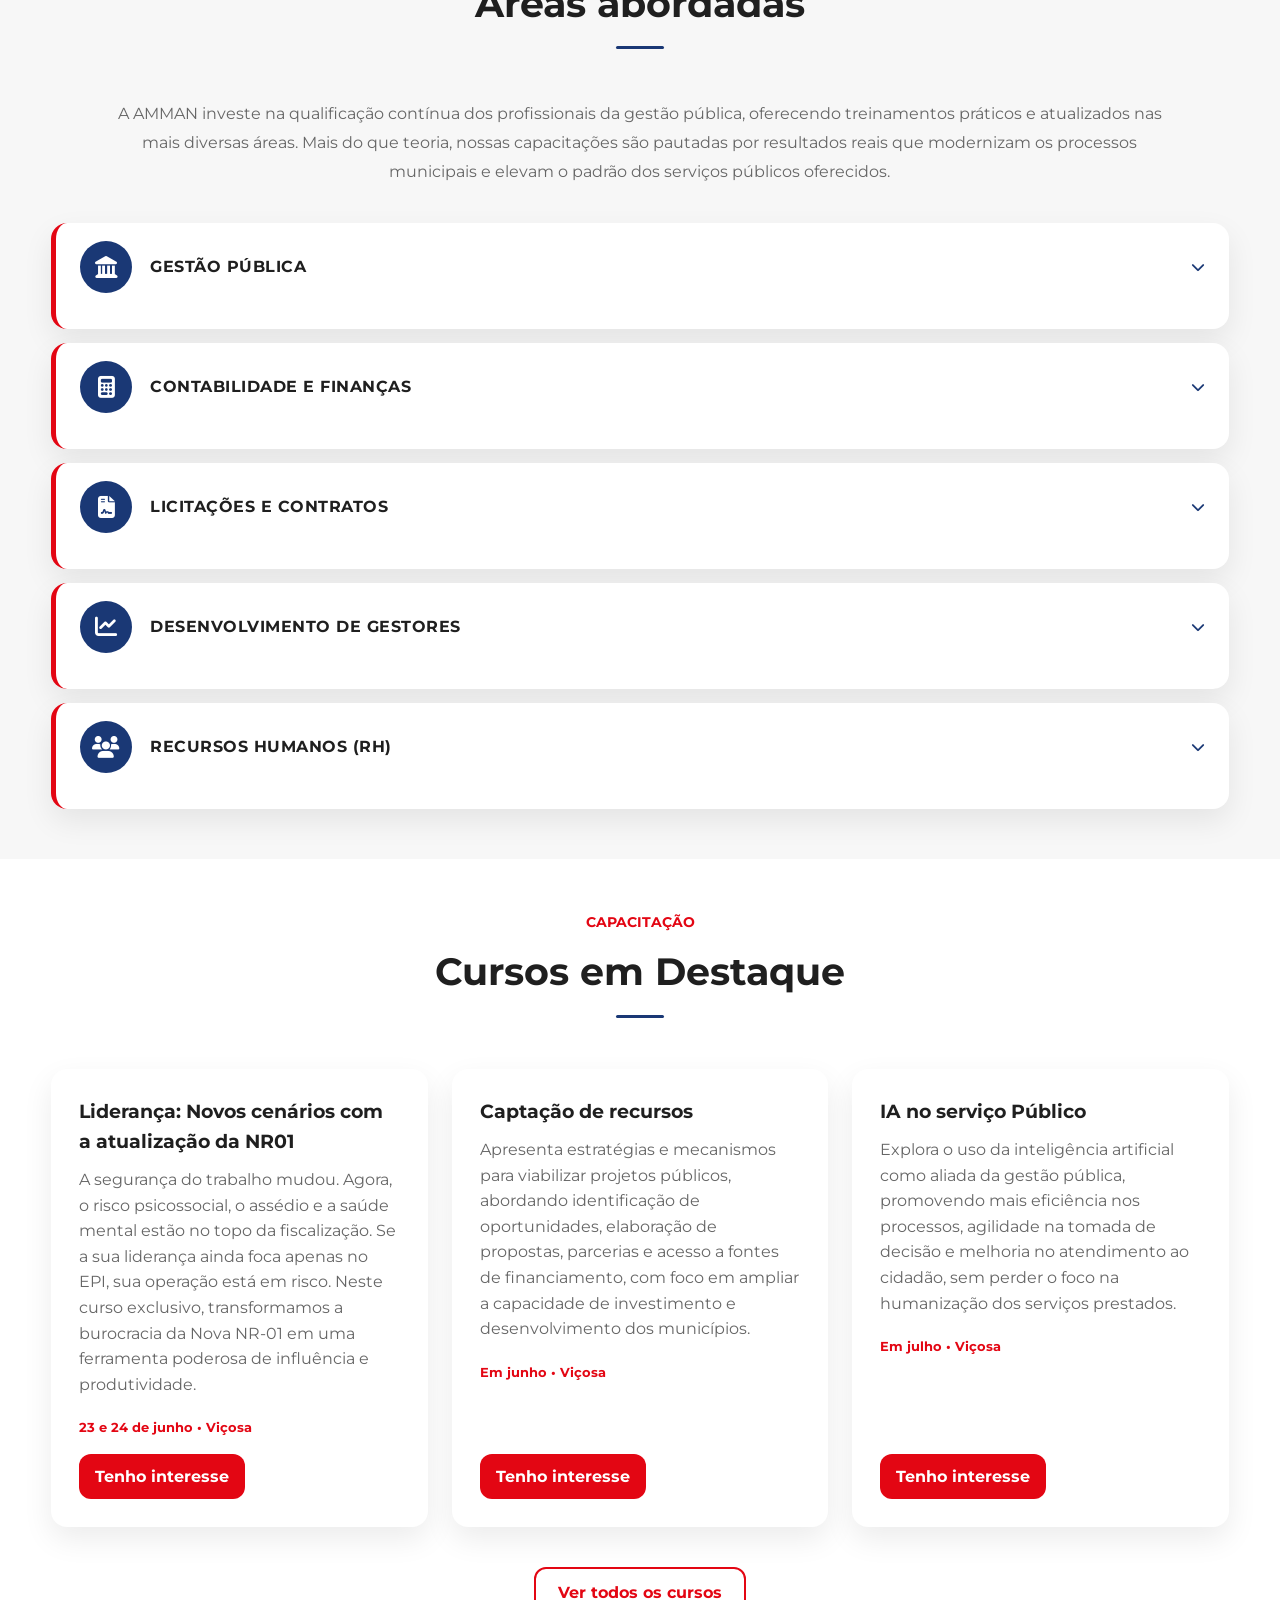
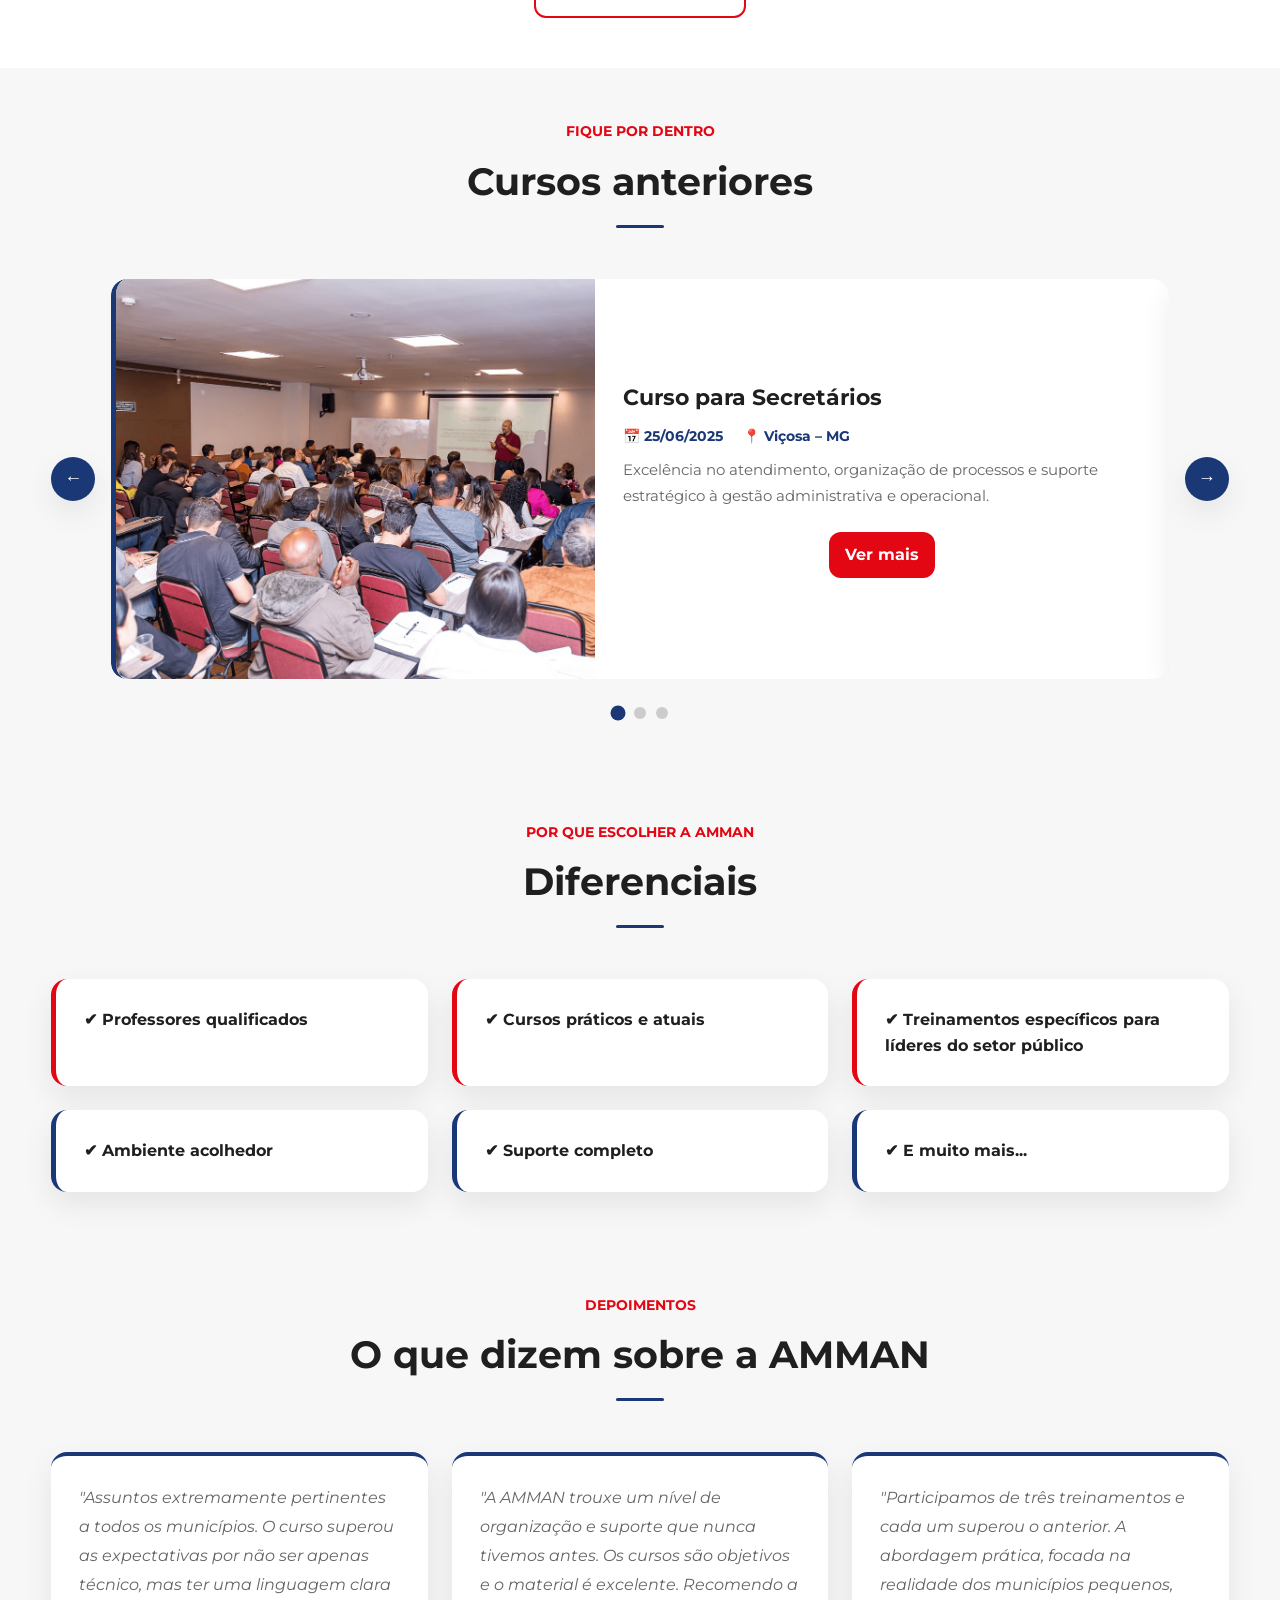
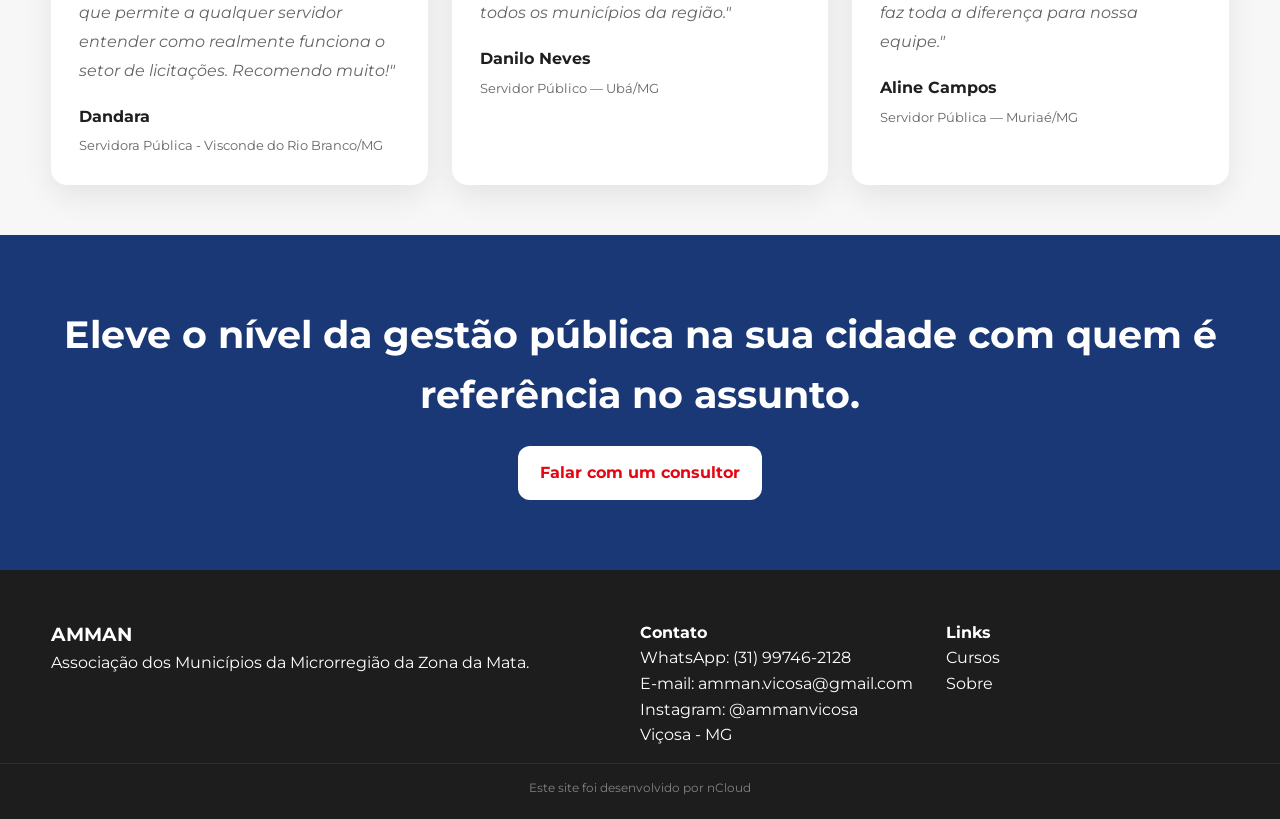
==== commit f6c2c62e: "Add files via upload" ====
--- a/index.html
+++ b/index.html
@@ -82,7 +82,6 @@
         <div class="hero-buttons">
           <a href="#cursos" class="btn btn-primary">Ver Cursos</a>
 		  <a href="https://wa.me/5531997462128?text=Olá%20vim%20do%20site%20e%20gostaria%20de%20obter%20mais%20informações%20sobre%20os%20cursos%20e%20capacitações" target="_blank" rel="noopener noreferrer" class="btn btn-primary">Falar no WhatsApp</a>
-          <!-- <a href="https://wa.me/5531997462128" target="_blank" rel="noopener noreferrer" class="btn btn-primary">Falar no WhatsApp</a> -->
         </div>
 
         <div class="hero-highlights">
@@ -107,7 +106,8 @@
     </div>
   </div>
   <!-- <a href="#eventos" class="btn btn-primary btn-small">Ver detalhes</a> -->
-  <a href="./assets/curso_nr01.png" target="_blank" class="btn btn-primary btn-small">Ver detalhes</a>
+  <!-- <a href="./assets/curso_nr01.png" target="_blank" class="btn btn-primary btn-small">Ver detalhes</a> -->
+  <a href="#modalCursoNR01" class="btn btn-primary btn-small btn-abrir-detalhes">Ver detalhes</a>
 </div>
 		
       </div>
@@ -330,31 +330,38 @@
 
 	  <article class="course-card reveal">
         <h3>Liderança: Novos cenários com a atualização da NR01</h3>
-        <p>NR-01: Gestão de riscos feita por pessoas, para pessoas.</p>
+        <p>A segurança do trabalho mudou. Agora, o risco psicossocial, o assédio e a saúde mental estão no topo da fiscalização.
+		Se a sua liderança ainda foca apenas no EPI, sua operação está em risco.
+		Neste curso exclusivo, transformamos a burocracia da Nova NR-01 em uma ferramenta poderosa de influência e produtividade.</p>
         <small>23 e 24 de junho • Viçosa</small>
-        <a href="#curso-interno" class="btn btn-small">Ver detalhes</a>
+        <a href="https://wa.me/5531997462128?text=Olá,%20tenho%20interesse%20no%20curso:%20Liderança:%20Novos%20cenários%20com%20a%20atualização%20da%20NR01" class="btn btn-small">Tenho interesse</a>
       </article>      
 	  
 	  <article class="course-card reveal">
         <h3>Captação de recursos</h3>
-        <p>Estratégias e mecanismos para viabilizar projetos públicos.</p>
+        <p>Apresenta estratégias e mecanismos para viabilizar projetos públicos, abordando identificação de oportunidades,
+		elaboração de propostas, parcerias e acesso a fontes de financiamento, com foco em ampliar a capacidade de
+		investimento e desenvolvimento dos municípios.</p>
         <small>Em junho • Viçosa</small>
-        <a href="#curso-interno" class="btn btn-small">Ver detalhes</a>
+        <a href="https://wa.me/5531997462128?text=Olá,%20tenho%20interesse%20no%20curso:%20Captação%20de%20recursos" class="btn btn-small">Tenho interesse</a>
       </article>
 
       <article class="course-card reveal">
         <h3>IA no serviço Público</h3>
-        <p>Ampliar a eficiência e humanizar o atendimento ao cidadão.</p>
+        <p>Explora o uso da inteligência artificial como aliada da gestão pública, promovendo mais eficiência nos processos,
+		agilidade na tomada de decisão e melhoria no atendimento ao cidadão, sem perder o foco na humanização dos serviços prestados.</p>
         <small>Em julho • Viçosa</small>
-        <a href="#curso-interno" class="btn btn-small">Ver detalhes</a>
+        <a href="https://wa.me/5531997462128?text=Olá,%20tenho%20interesse%20no%20curso:%20IA%20no%20serviço%20público" class="btn btn-small">Tenho interesse</a>
       </article>
 
     </div>
 		
 	<div class="center-button">
-		<a href="cursos.html" class="btn btn-outline">
-			Ver todos os cursos
-		</a>
+		
+		<button class="btn btn-cursos-todos" id="btnVerCursos" type="button">
+		 Ver todos os cursos
+		</button>		
+		
 	</div>
   </div>
 </section>
@@ -532,6 +539,79 @@
   <i class="fab fa-whatsapp"></i>
 </a>
 
+
+<!-- =============================================
+     MODAL DE CAPTAÇÃO DE LEADS
+     ============================================= -->
+<div class="modal-overlay" id="modalLeads" role="dialog" aria-modal="true" aria-labelledby="modalTitulo">
+  <div class="modal-box">
+
+    <!-- Botão fechar (X) -->
+    <button class="modal-fechar" id="modalFechar" aria-label="Fechar">&times;</button>
+
+    <!-- Cabeçalho -->
+    <h3 id="modalTitulo">Acesse nossos cursos</h3>
+    <p class="modal-subtitulo">
+      Preencha seus dados para acessar o catálogo completo de capacitações da AMMAN.
+    </p>
+
+    <!-- Formulário -->
+    <form class="modal-form" id="formLeads" novalidate>
+      <div class="campo">
+        <label for="leadNome">Nome completo</label>
+        <input type="text" id="leadNome" name="nome" placeholder="Seu nome" autocomplete="name">
+      </div>
+      <div class="campo">
+		<label for="leadEmail">E-mail</label>
+		<input type="email" id="leadEmail" name="email" placeholder="seu@email.com" autocomplete="email">
+		<span class="campo-erro" id="erroEmail"></span>
+      </div>
+      <div class="campo">
+		<label for="leadTelefone">Telefone / WhatsApp</label>
+		<input type="tel" id="leadTelefone" name="telefone" placeholder="(00) 00000-0000" autocomplete="tel">
+		<span class="campo-erro" id="erroTelefone"></span>
+	  </div>
+      <div class="campo">
+        <label for="leadCidade">Cidade</label>
+        <input type="text" id="leadCidade" name="cidade" placeholder="Sua cidade" autocomplete="address-level2">
+      </div>
+
+      <div class="modal-acoes">
+        <button type="submit" class="btn btn-primary" id="btnEnviarLead">
+          Acessar os cursos
+        </button>
+        <div class="modal-feedback" id="modalFeedback"></div>
+        <button type="button" class="modal-pular" id="btnPular">Pular</button>
+      </div>
+    </form>
+
+  </div>
+</div>
+
+<!-- MODAL DE DETALHES DO CURSO -->
+<div class="modal-overlay" id="modalCursoNR01" role="dialog" aria-modal="true" aria-labelledby="tituloModalCurso">
+  <div class="modal-box" style="max-width: 600px;">
+    <!-- Botão fechar X -->
+    <button class="modal-fechar modal-fechar-curso" aria-label="Fechar">&times;</button>
+    
+    <!-- Cabeçalho -->
+    <h3 id="tituloModalCurso" style="margin-bottom: 15px; font-size: 22px;">Liderança: Novos cenários com a atualização da NR01</h3>
+    
+    <!-- Corpo / Texto do Modal -->
+    <div style="font-size: 15px; color: var(--gray); line-height: 1.6; margin-bottom: 25px;">
+      <p style="font-weight: 600; color: var(--dark); margin-bottom: 10px;">Você está pronto para o novo padrão de gestão do Ministério do Trabalho?</p>
+      <p style="margin-bottom: 10px;">A segurança do trabalho mudou. Agora, o risco psicossocial, o assédio e a saúde mental estão no topo da fiscalização. Se a sua liderança ainda foca apenas no EPI, sua operação está em risco.</p>
+      <p>Neste curso exclusivo, transformamos a burocracia da Nova NR-01 em uma ferramenta poderosa de influência e produtividade. Dois dias de conhecimento, atualização e transformação para líderes que fazem a diferença.</p>
+    </div>
+    
+    <!-- Ações do Modal -->
+    <div class="modal-acoes" style="margin-top: 0;">
+      <a href="https://wa.me/5531997462128?text=Olá,%20tenho%20interesse%20no%20curso%20de%20Atualização%20da%20NR01" target="_blank" class="btn btn-primary" style="width: 100%; display: block; text-align: center;">Tenho interesse</a>
+    </div>
+  </div>
+</div>
+
 <script src="script.js"></script>
+
 </body>
 </html>
--- a/style.css
+++ b/style.css
@@ -123,10 +123,14 @@
 }
 
 .hero-redline {
-  width: 100%;
-  height: 12px;
-  background: linear-gradient(90deg, var(--red) 0%, #ff4a55 35%, var(--red) 100%);
-  clip-path: polygon(0 35%, 100% 0, 100% 100%, 0 100%);
+position: absolute;
+bottom: 0;
+left: 0;
+width: 100%;
+height: 12px;
+background: linear-gradient(90deg, var(--red) 0%, #ff4a55 35%, var(--red) 100%);
+clip-path: polygon(0 35%, 100% 0, 100% 100%, 0 100%);
+z-index: 10;
 }
 
 .hero-content{
@@ -467,17 +471,9 @@
     height: 8px;
     width: 100%;
     margin: 0;
-  }
-}
-
-
-/* .hero-card{
-background:var(--white);
-padding:30px;
-border-radius:var(--radius);
-box-shadow:var(--shadow);
-border-top:5px solid var(--red);
-} */
+    bottom: 0;
+  }
+}
 
 .floating{
 animation:float 3s ease-in-out infinite;
@@ -532,6 +528,27 @@
 .btn-small{
 padding:10px 16px;
 margin-top:14px;
+}
+
+.btn-cursos-todos{
+background:#fff;
+color:var(--red);
+border:2px solid var(--red);
+padding:14px 22px;
+border-radius:12px;
+font-weight:700;
+font-family:'Montserrat',sans-serif; /* <- Adicione para padronizar a fonte */
+font-size: 16px; /* <- Adicione para o tamanho ficar correto */
+display:inline-block;
+transition:.25s;
+cursor:pointer;
+}
+
+.btn-cursos-todos:hover{
+  background:var(--red);
+  color:#fff;
+  transform:translateY(-2px);
+  box-shadow:var(--shadow);
 }
 
 /* SECTIONS */
@@ -641,13 +658,26 @@
 
 .course-card p{
 color:var(--gray);
+margin-bottom: 10px;
 }
 
 .course-card small{
 display:block;
 margin-top:10px;
+margin-bottom:15px;
 color:var(--red);
 font-weight:700;
+}
+
+.course-card{
+  display:flex;
+  flex-direction:column;
+  height:100%;
+}
+
+.course-card .btn-small{
+  margin-top:auto;
+  align-self:flex-start;
 }
 
 /* CTA */
@@ -813,6 +843,19 @@
 }
 }
 
+@media (max-width:768px){
+  .course-card .btn-small{
+    align-self:center;
+    margin-top:auto;
+  }
+
+  .center-button{
+    display:flex;
+    justify-content:center;
+    margin-top:28px;
+  }
+}
+
 .center-button{
 text-align:center;
 margin-top:40px;
@@ -1163,4 +1206,213 @@
   height: 7px;
   border-radius: 50%;
   background: var(--red);
+}
+
+/* =============================================
+   MODAL DE CAPTAÇÃO DE LEADS
+   ============================================= */
+
+/* Overlay — fundo escurecido que cobre a página */
+.modal-overlay {
+display: none;
+position: fixed;
+inset: 0;
+background: rgba(0, 0, 0, 0.55);
+z-index: 2000;
+align-items: center;
+justify-content: center;
+padding: 16px;
+}
+
+/* Quando o modal está ativo */
+.modal-overlay.active {
+  display: flex;
+}
+
+/* Caixa do modal — usa as mesmas variáveis do site */
+.modal-box {
+background: var(--white);
+border-radius: var(--radius);
+box-shadow: var(--shadow);
+border-top: 4px solid var(--blue);
+width: 100%;
+max-width: 480px;
+max-height: calc(100vh - 32px);
+padding: 36px 32px 28px;
+position: relative;
+animation: modalEntrar 0.28s ease;
+overflow-y: auto;
+overflow-x: hidden;
+}
+
+@keyframes modalEntrar {
+  from { opacity: 0; transform: translateY(18px); }
+  to   { opacity: 1; transform: translateY(0); }
+}
+
+/* Botão X de fechar */
+.modal-fechar {
+  position: absolute;
+  top: 14px;
+  right: 18px;
+  background: none;
+  border: none;
+  font-size: 22px;
+  color: var(--gray);
+  cursor: pointer;
+  line-height: 1;
+  padding: 4px;
+  transition: color 0.2s;
+}
+
+.modal-fechar:hover {
+  color: var(--dark);
+}
+
+/* Título e subtítulo */
+.modal-box h3 {
+  font-size: 20px;
+  color: var(--blue);
+  margin-bottom: 6px;
+}
+
+.modal-box p.modal-subtitulo {
+  font-size: 14px;
+  color: var(--gray);
+  margin-bottom: 22px;
+  line-height: 1.5;
+}
+
+/* Campos do formulário */
+.modal-form .campo {
+  margin-bottom: 14px;
+}
+
+.modal-form label {
+  display: block;
+  font-size: 13px;
+  font-weight: 600;
+  color: var(--dark);
+  margin-bottom: 5px;
+}
+
+.modal-form input {
+  width: 100%;
+  padding: 11px 14px;
+  font-size: 16px; /* 16px evita zoom automático no iOS */
+  font-family: 'Montserrat', sans-serif;
+  border: 1.5px solid #d0d8ea;
+  border-radius: 10px;
+  color: var(--dark);
+  background: #fff;
+  transition: border-color 0.2s, box-shadow 0.2s;
+  outline: none;
+}
+
+.modal-form input:focus {
+  border-color: var(--blue);
+  box-shadow: 0 0 0 3px rgba(26, 56, 117, 0.10);
+}
+
+/* Área de ações (botão + link pular) */
+.modal-acoes {
+  margin-top: 20px;
+  display: flex;
+  flex-direction: column;
+  align-items: center;
+  gap: 12px;
+}
+
+/* Botão enviar — reutiliza as classes .btn e .btn-primary do site */
+.modal-acoes .btn-primary {
+  width: 100%;
+  text-align: center;
+  padding: 13px;
+  font-size: 15px;
+  border: none;
+  cursor: pointer;
+  border-radius: 12px;
+  font-family: 'Montserrat', sans-serif;
+  font-weight: 700;
+}
+
+/* Estado de carregamento do botão */
+.modal-acoes .btn-primary:disabled {
+  opacity: 0.65;
+  cursor: not-allowed;
+  transform: none;
+}
+
+/* Link "Pular" */
+.modal-pular {
+  font-size: 12px;
+  color: var(--gray);
+  background: none;
+  border: none;
+  cursor: pointer;
+  text-decoration: underline;
+  font-family: 'Montserrat', sans-serif;
+  padding: 4px 8px; /* área de toque maior no mobile */
+}
+
+.modal-pular:hover {
+  color: var(--dark);
+}
+
+/* Mensagem de feedback (sucesso/erro) */
+.modal-feedback {
+  display: none;
+  font-size: 13px;
+  text-align: center;
+  margin-top: 8px;
+  padding: 8px 12px;
+  border-radius: 8px;
+}
+
+.modal-feedback.sucesso {
+  background: #e8f4ea;
+  color: #2d7a3a;
+  display: block;
+}
+
+.modal-feedback.erro {
+  background: #fdecea;
+  color: #c0392b;
+  display: block;
+}
+
+/* Responsivo mobile */
+@media (max-width: 480px) {
+  .modal-overlay {
+    padding: 12px;
+  }
+
+  .modal-box {
+    padding: 24px 18px 20px;
+    max-height: calc(100vh - 24px);
+  }
+
+  .modal-box h3 {
+    font-size: 18px;
+    padding-right: 28px;
+  }
+}
+
+/* Erro inline por campo */
+.campo-erro {
+  display: none;
+  font-size: 12px;
+  color: #c0392b;
+  margin-top: 4px;
+  padding-left: 2px;
+}
+
+.campo-erro.visivel {
+  display: block;
+}
+
+/* Borda vermelha no input com erro */
+.modal-form input.input-invalido {
+  border-color: #c0392b;
+  box-shadow: 0 0 0 3px rgba(192, 57, 43, 0.10);
 }
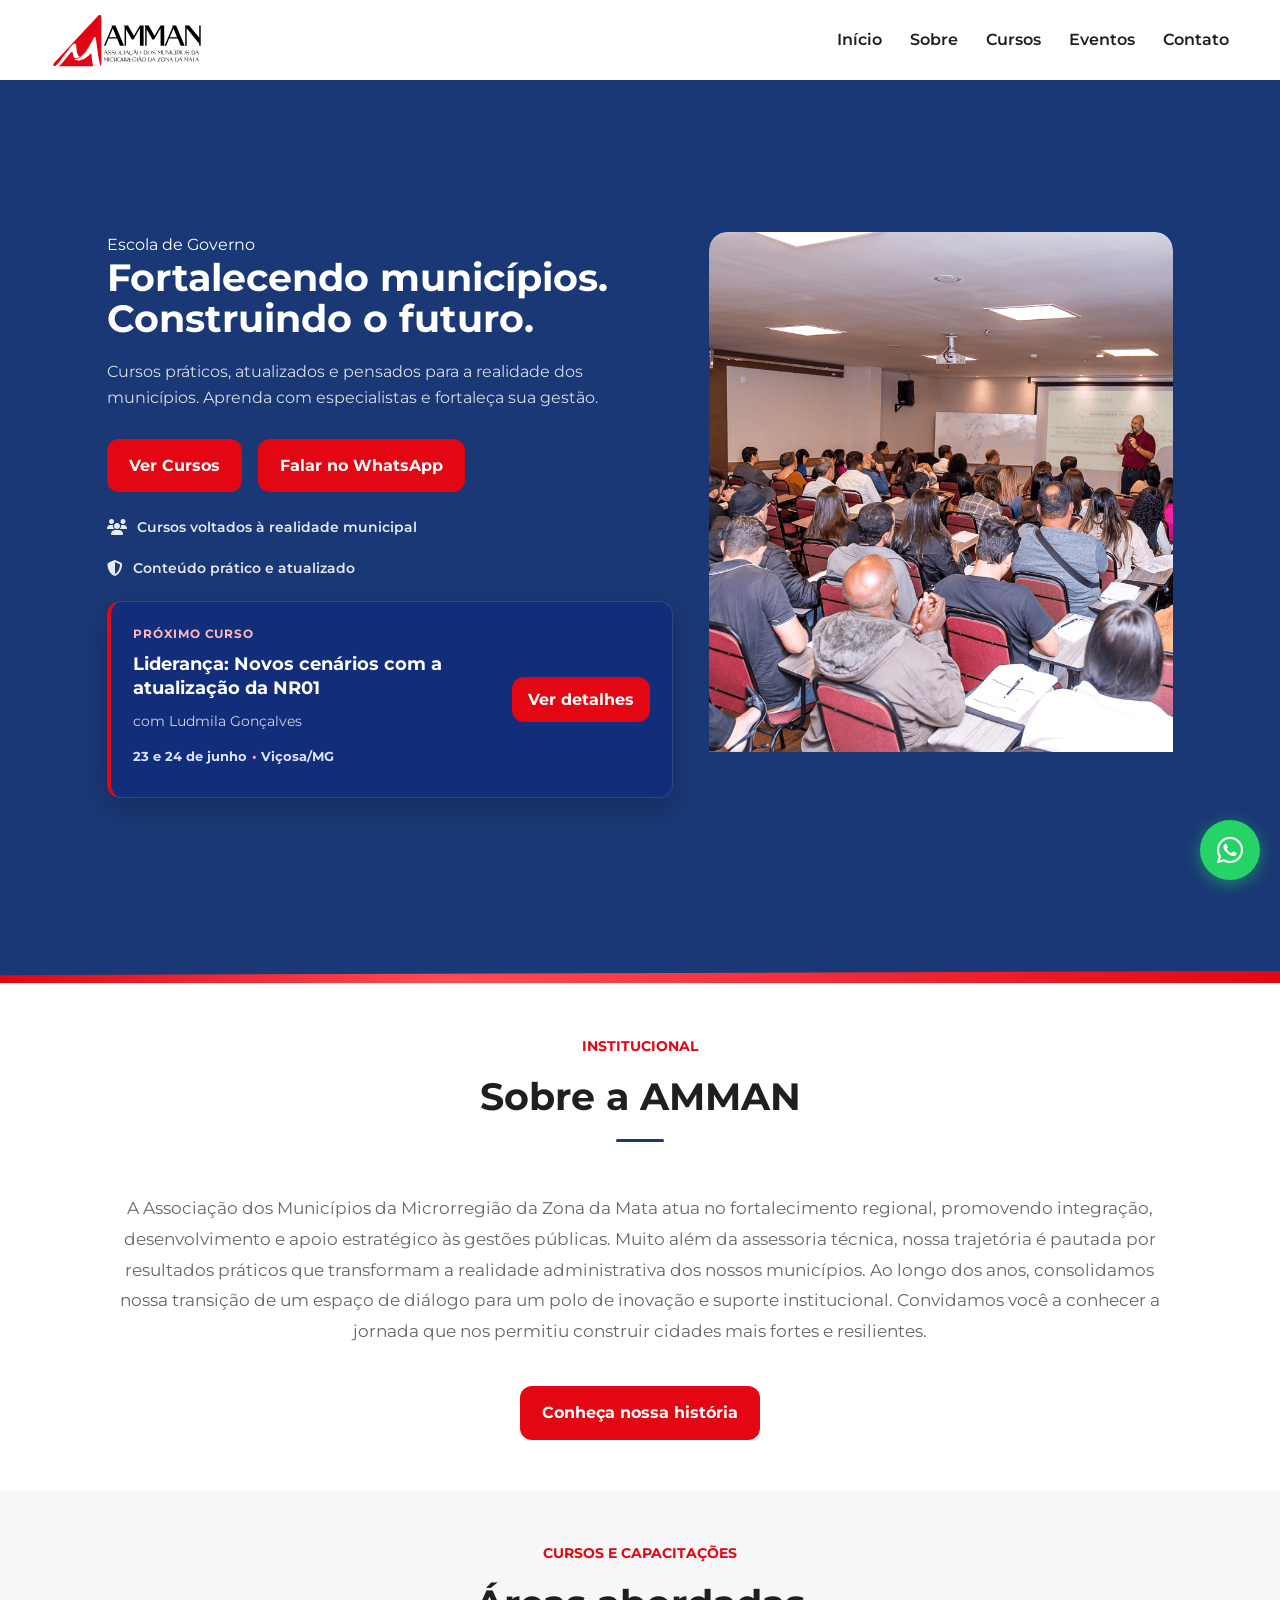
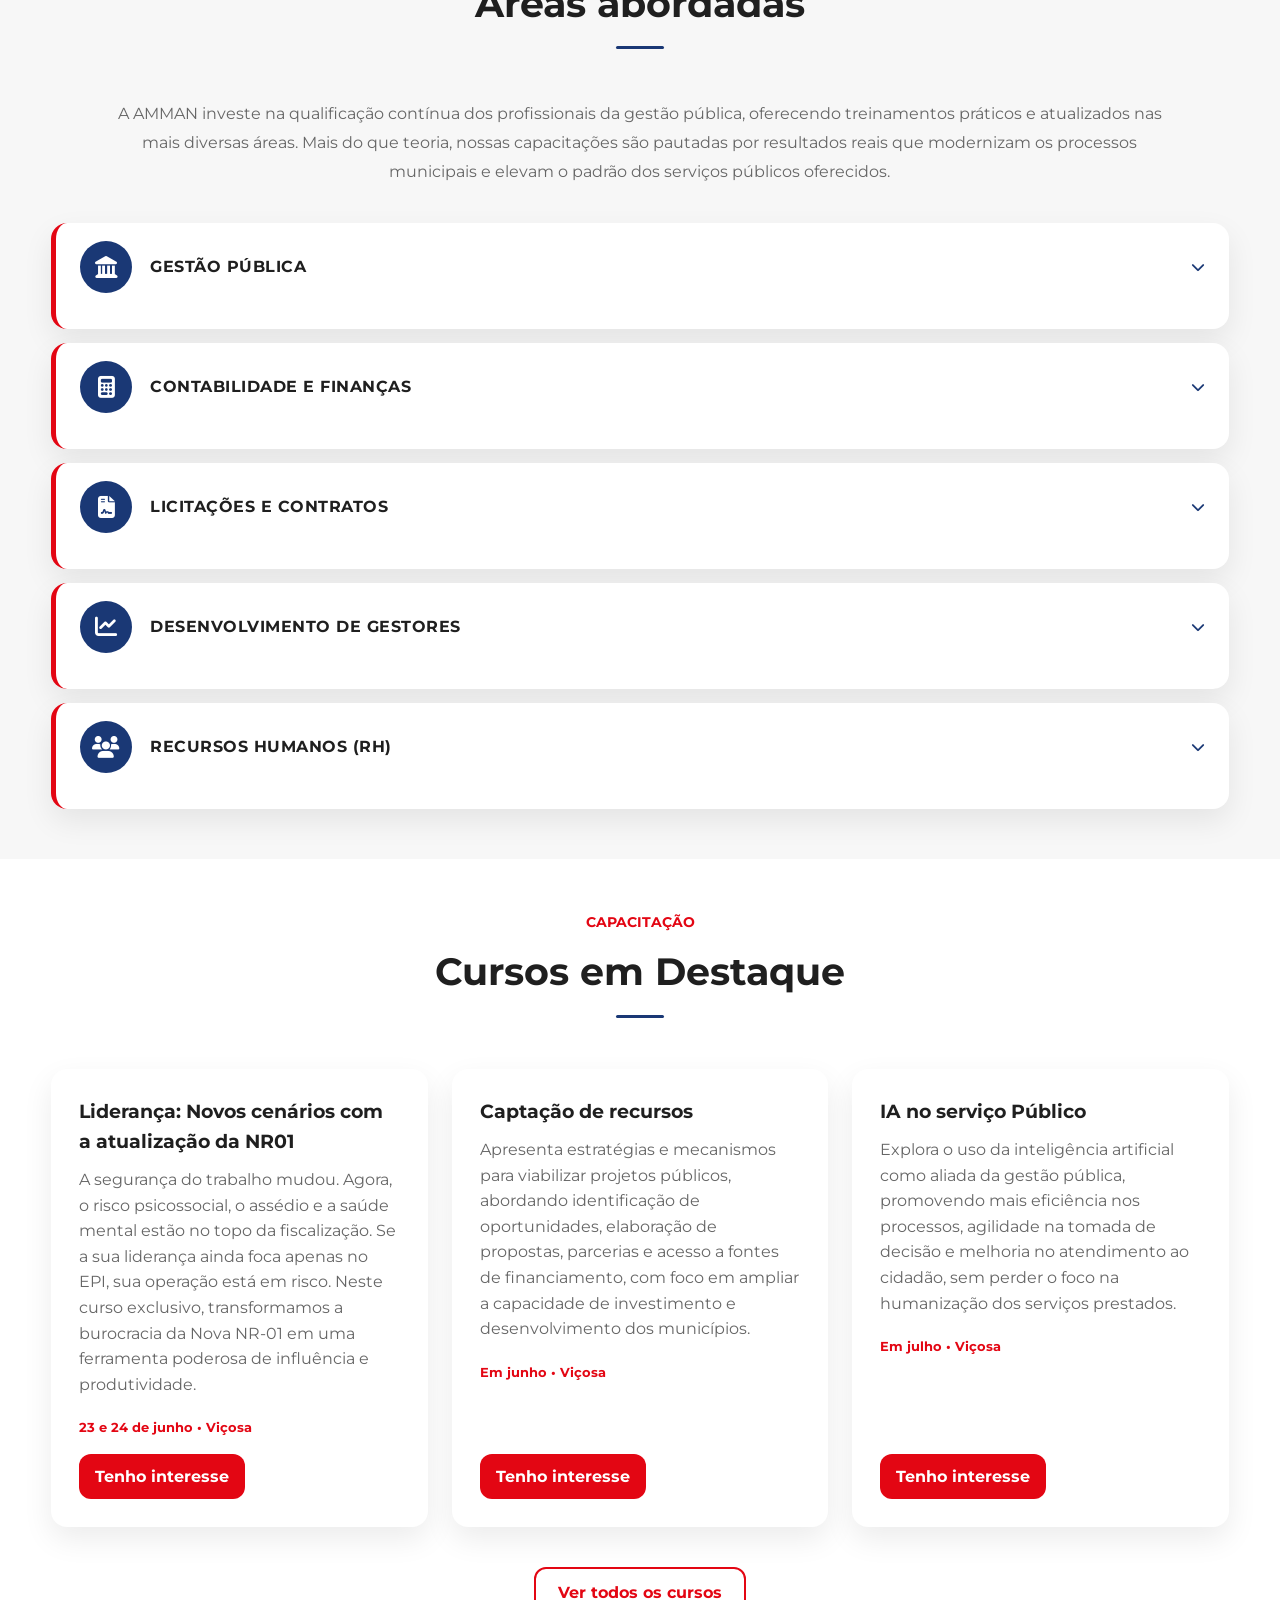
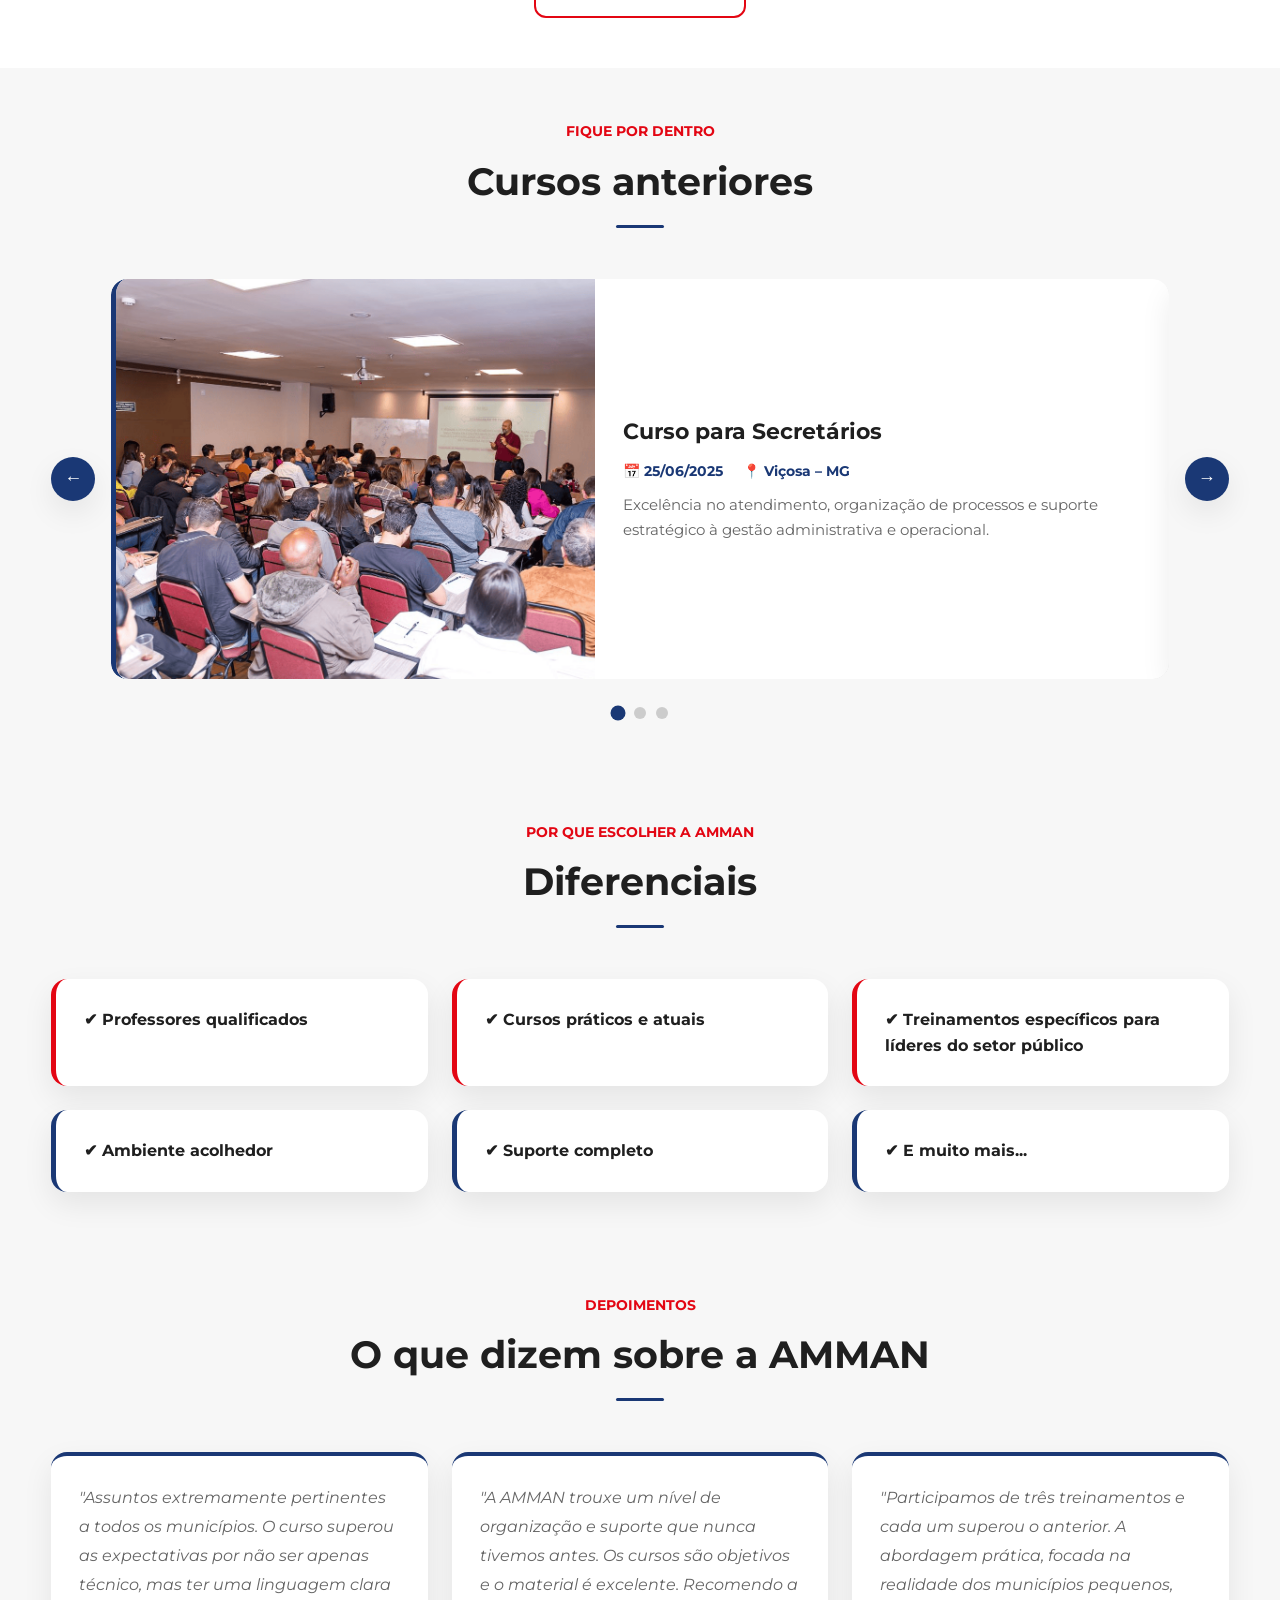
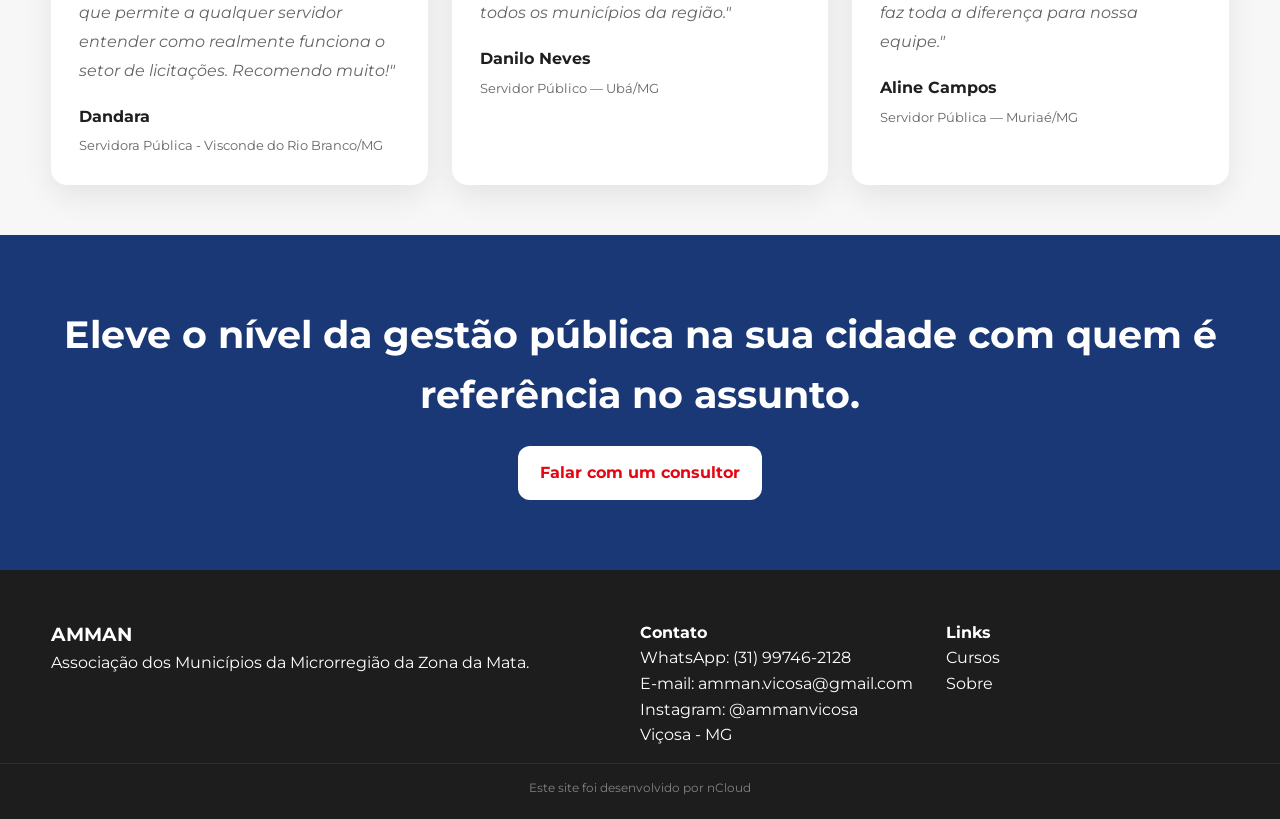
==== commit 8eeccb03: "Update index.html" ====
--- a/index.html
+++ b/index.html
@@ -391,7 +391,7 @@
                 <span>📍 Viçosa – MG</span>
               </p>
               <p class="evento-desc">Excelência no atendimento, organização de processos e suporte estratégico à gestão administrativa e operacional.</p>
-              <a href="#" class="btn btn-small">Ver mais</a>
+              <!-- <a href="#" class="btn btn-small">Ver mais</a> -->
             </div>
           </div>
 
@@ -404,7 +404,7 @@
                 <span>📍 Viçosa – MG</span>
               </p>
               <p class="evento-desc">Otimização do fluxo de materiais, rigor no controle de estoque e máxima eficiência logística.</p>
-              <a href="#" class="btn btn-small">Ver mais</a>
+              <!-- <a href="#" class="btn btn-small">Ver mais</a> -->
             </div>
           </div>
 
@@ -417,7 +417,7 @@
                 <span>📍 Viçosa – MG</span>
               </p>
               <p class="evento-desc">Domínio prático da Lei 14.133/21 para contratações públicas seguras, transparentes e modernizadas.</p>
-              <a href="#" class="btn btn-small">Ver mais</a>
+              <!-- <a href="#" class="btn btn-small">Ver mais</a> -->
             </div>
           </div>
 
@@ -614,4 +614,4 @@
 <script src="script.js"></script>
 
 </body>
-</html>+</html>
